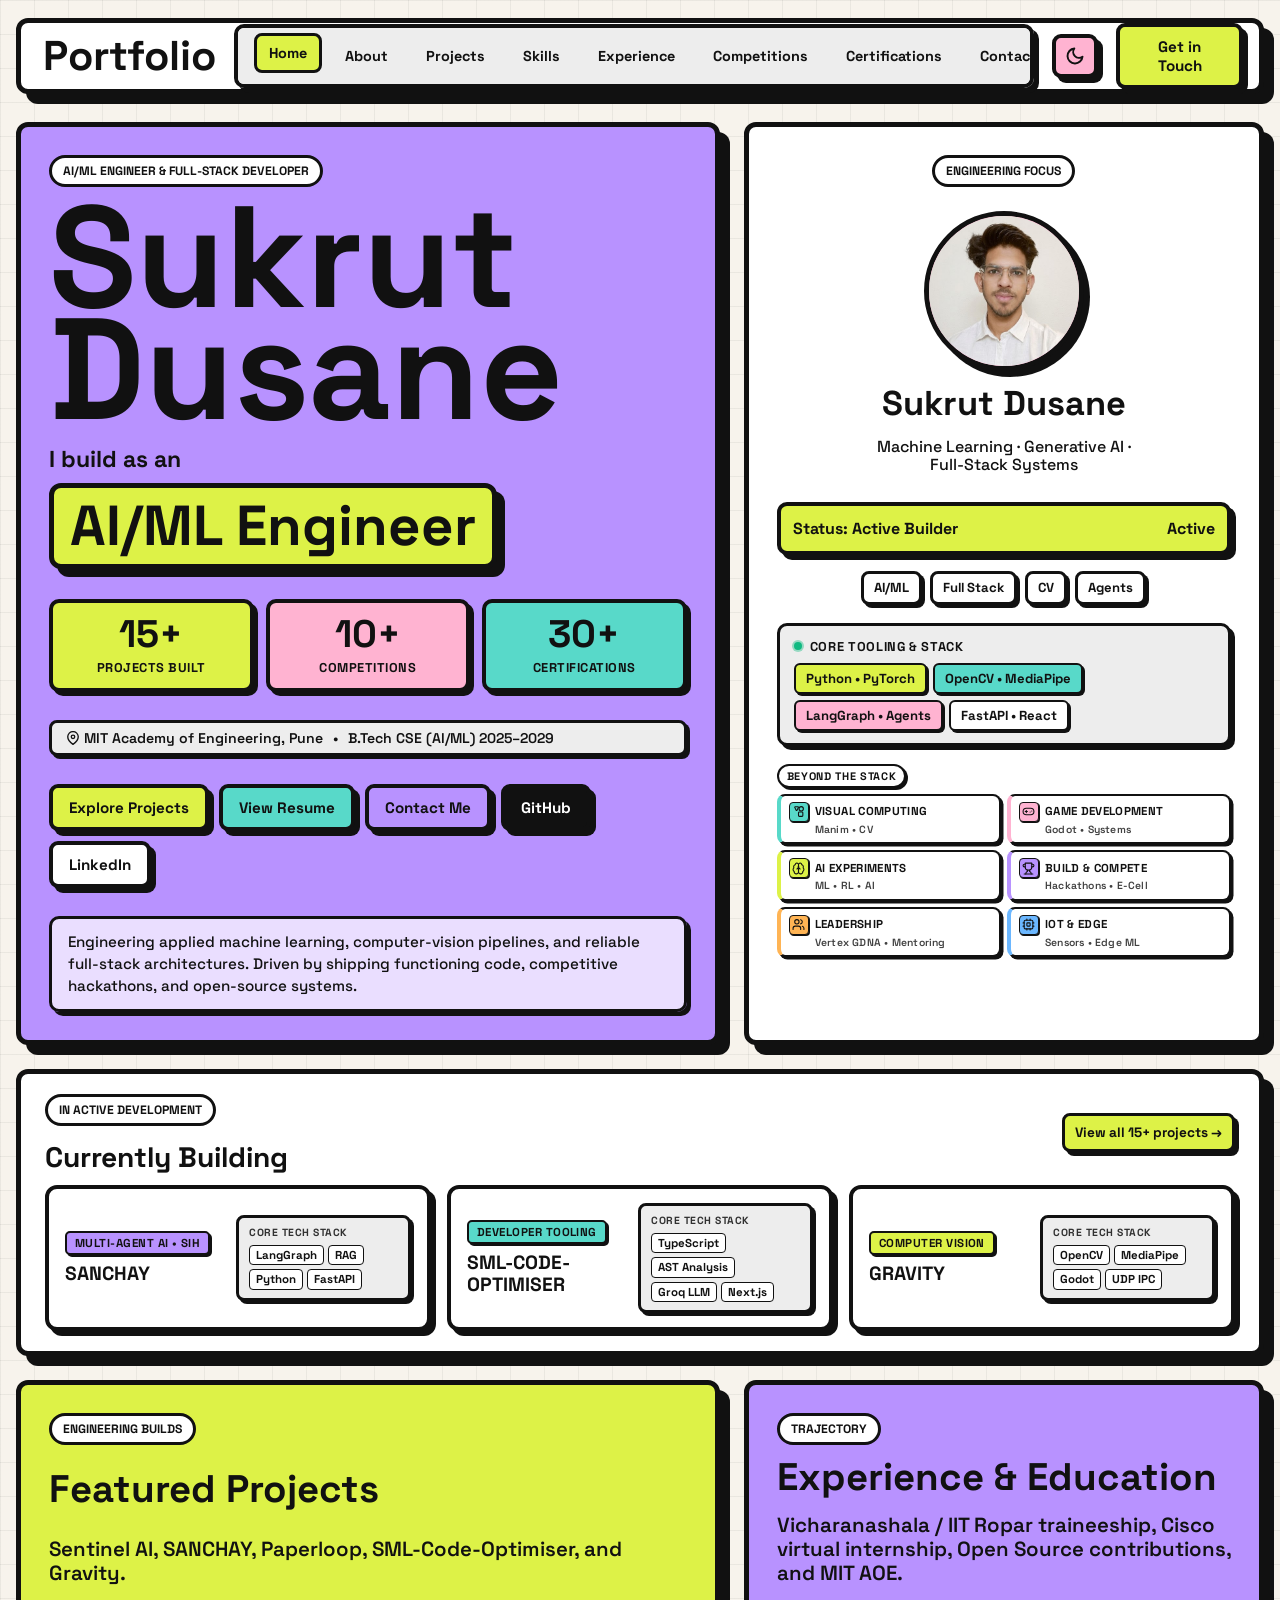
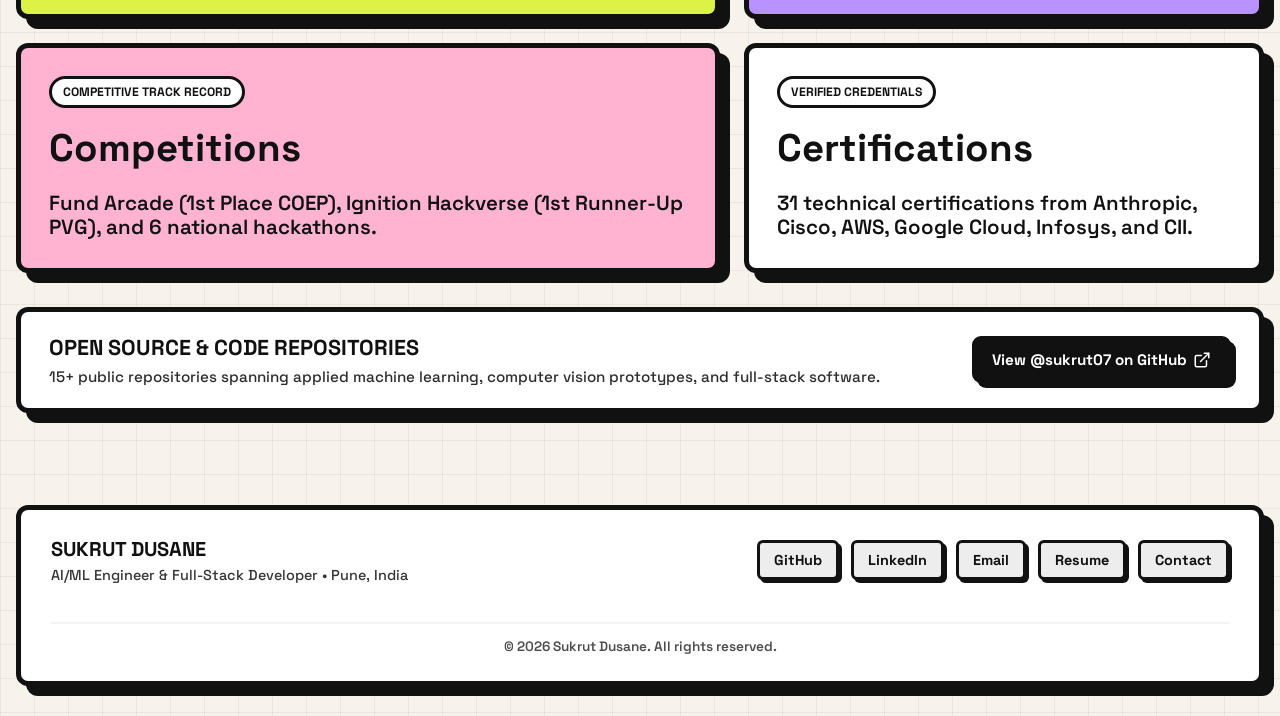
==== index.html @ 4e92581a "feat(nav): add Skills navigation tab between Projects and Experience across all pages" ====
<!DOCTYPE html>
<html lang="en">

<head>
  <meta charset="UTF-8" />
  <meta name="viewport" content="width=device-width, initial-scale=1.0" />
  <meta name="description" content="Sukrut Dusane — AI/ML Engineer & Full-Stack Developer building practical AI systems, intelligent web applications, and computer-vision projects. CSE (AI/ML) at MIT AOE, Pune." />
  <meta name="author" content="Sukrut Dusane" />
  <link rel="canonical" href="https://portfoliosukrut.vercel.app/" />

  <!-- Open Graph / Facebook -->
  <meta property="og:type" content="website" />
  <meta property="og:url" content="https://portfoliosukrut.vercel.app/" />
  <meta property="og:title" content="Sukrut Dusane | AI/ML Engineer & Full-Stack Developer" />
  <meta property="og:description" content="I build practical AI systems, intelligent web applications, and computer-vision projects." />
  <meta property="og:image" content="assets/profile.png" />

  <!-- Twitter -->
  <meta name="twitter:card" content="summary_large_image" />
  <meta name="twitter:url" content="https://portfoliosukrut.vercel.app/" />
  <meta name="twitter:title" content="Sukrut Dusane | AI/ML Engineer & Full-Stack Developer" />
  <meta name="twitter:description" content="I build practical AI systems, intelligent web applications, and computer-vision projects." />
  <meta name="twitter:image" content="assets/profile.png" />

  <title>Sukrut Dusane | AI/ML Engineer & Full-Stack Developer</title>

  <!-- Structured Data (JSON-LD) -->
  <script type="application/ld+json">
  {
    "@context": "https://schema.org",
    "@type": "Person",
    "name": "Sukrut Dusane",
    "url": "https://portfoliosukrut.vercel.app/",
    "jobTitle": "AI/ML Engineer & Full-Stack Developer",
    "alumniOf": {
      "@type": "CollegeOrUniversity",
      "name": "MIT Academy of Engineering, Pune"
    },
    "sameAs": [
      "https://github.com/sukrut07",
      "https://www.linkedin.com/in/sukrut-dusane-b44813386/"
    ]
  }
  </script>

  <link rel="preconnect" href="https://fonts.googleapis.com" />
  <link rel="preconnect" href="https://fonts.gstatic.com" crossorigin />
  <link href="https://fonts.googleapis.com/css2?family=Space+Grotesk:wght@400;500;600;700&display=swap" rel="stylesheet" />
  <link rel="icon" type="image/svg+xml" href="favicon.svg?v=3" />
  <link rel="icon" type="image/png" href="favicon.png?v=3" />
  <link rel="stylesheet" href="style.css" />
</head>

<body data-page="home">
  <header class="navbar" aria-label="Primary navigation">
    <a class="brand" href="index.html" aria-label="Portfolio home">Portfolio</a>
    <nav class="menu-bar" aria-label="Portfolio pages">
      <a href="index.html" data-nav="home">Home</a>
      <a href="about.html" data-nav="about">About</a>
      <a href="projects.html" data-nav="projects">Projects</a>
      <a href="skills.html" data-nav="skills">Skills</a>
      <a href="qualifications.html" data-nav="experience">Experience</a>
      <a href="participations.html" data-nav="achievements">Competitions</a>
      <a href="certifications.html" data-nav="certifications">Certifications</a>
      <a href="contact.html" data-nav="contact">Contact</a>
    </nav>
    <button class="touch-button" type="button" data-open-modal>Get in Touch</button>
  </header>

  <main class="page-shell home-grid profile-first-grid" aria-label="Portfolio home dashboard">
    <!-- Hero Main Section -->
    <section class="card hero-card profile-hero-card reveal" aria-labelledby="hero-title">
      <div>
        <div class="eyebrow">AI/ML Engineer & Full-Stack Developer</div>
        <h1 id="hero-title">Sukrut Dusane</h1>
        <p class="hero-role">
          <span class="role-prefix" id="role-prefix">I build as an</span>
          <span class="role-placard" id="role-placard">AI/ML Engineer</span>
        </p>
      </div>

      <div class="hero-stats-grid">
        <div class="hero-stat-box" style="background: var(--lime);">
          <div class="hero-stat-number" data-target="15">15+</div>
          <div class="hero-stat-label">Projects Built</div>
        </div>
        <div class="hero-stat-box" style="background: var(--pink);">
          <div class="hero-stat-number" data-target="10">10+</div>
          <div class="hero-stat-label">Competitions</div>
        </div>
        <div class="hero-stat-box" style="background: var(--cyan);">
          <div class="hero-stat-number" data-target="30">30+</div>
          <div class="hero-stat-label">Certifications</div>
        </div>
      </div>

      <div class="hero-meta-bar">
        <span>
          <svg width="14" height="14" viewBox="0 0 24 24" fill="none" stroke="currentColor" stroke-width="2.3" stroke-linecap="round" stroke-linejoin="round" aria-hidden="true" style="display:inline-block; vertical-align:-2px; margin-right:4px;"><path d="M21 10c0 7-9 13-9 13s-9-6-9-13a9 9 0 0 1 18 0z"></path><circle cx="12" cy="10" r="3"></circle></svg>MIT Academy of Engineering, Pune
        </span>
        <span>•</span>
        <span>B.Tech CSE (AI/ML) 2025–2029</span>
      </div>

      <div class="hero-actions-group">
        <a href="projects.html" class="cta-button btn-lime">Explore Projects</a>
        <a href="assets/resume.png" target="_blank" rel="noreferrer" class="ghost-button btn-cyan">View Resume</a>
        <button type="button" class="ghost-button btn-purple" data-open-modal>Contact Me</button>
        <a href="https://github.com/sukrut07" target="_blank" rel="noreferrer" class="ghost-button btn-dark" aria-label="GitHub Profile">GitHub</a>
        <a href="https://www.linkedin.com/in/sukrut-dusane-b44813386/" target="_blank" rel="noreferrer" class="ghost-button btn-white" aria-label="LinkedIn Profile">LinkedIn</a>
      </div>

      <p class="hero-copy">
        Engineering applied machine learning, computer-vision pipelines, and reliable full-stack architectures. Driven by shipping functioning code, competitive hackathons, and open-source systems.
      </p>
    </section>

    <!-- Profile Identity Card -->
    <aside class="card profile-card reveal" aria-labelledby="profile-title">
      <span class="panel-label">Engineering Focus</span>
      <span class="profile-frame">
        <img src="assets/profile.png" alt="Sukrut Dusane" width="160" height="160" fetchpriority="high" />
        <span class="profile-fallback" aria-hidden="true">SD</span>
      </span>
      <h2 id="profile-title" class="profile-name">Sukrut Dusane</h2>
      <p class="profile-tag" id="profile-tagline">Machine Learning · Generative AI · Full-Stack Systems</p>
      <div class="profile-meter" aria-label="Current status">
        <span id="profile-status">Status: Active Builder</span>
        <strong id="profile-score" class="focus-badge">Active</strong>
      </div>
      <div class="hero-strip" aria-label="Core domains">
        <span>AI/ML</span>
        <span>Full Stack</span>
        <span>CV</span>
        <span>Agents</span>
      </div>

      <div class="hero-tech-card" aria-label="Core Engineering Stack">
        <div class="hero-tech-card-header">
          <span class="hero-tech-pulse" aria-hidden="true"></span>
          <span>Core Tooling &amp; Stack</span>
        </div>
        <div class="hero-tech-chips">
          <span class="hero-tech-chip chip-lime">Python • PyTorch</span>
          <span class="hero-tech-chip chip-cyan">OpenCV • MediaPipe</span>
          <span class="hero-tech-chip chip-pink">LangGraph • Agents</span>
          <span class="hero-tech-chip chip-white">FastAPI • React</span>
        </div>
      </div>

      <!-- Beyond the Stack Section (Constrained inside available space) -->
      <section class="beyond-stack-section" aria-label="Beyond the Stack">
        <div class="beyond-stack-header">
          <span class="beyond-mini-badge">Beyond the Stack</span>
        </div>
        <div class="beyond-stack-grid">
          <!-- Card 01: Visual Computing -->
          <article class="beyond-card beyond-accent-cyan">
            <div class="beyond-card-header">
              <span class="beyond-icon-badge">
                <svg viewBox="0 0 24 24" width="13" height="13" fill="none" stroke="currentColor" stroke-width="2" stroke-linecap="round" stroke-linejoin="round" aria-hidden="true"><path d="M8.3 10a.7.7 0 0 1-.626-.379L5.055 4.38a.7.7 0 0 1 .625-1.02h5.64a.7.7 0 0 1 .625 1.02L9.325 9.62A.7.7 0 0 1 8.3 10Z"/><circle cx="17" cy="7" r="4"/><rect width="8" height="8" x="12" y="13" rx="1.5"/></svg>
              </span>
              <strong class="beyond-card-title">Visual Computing</strong>
            </div>
            <span class="beyond-card-sub">Manim • CV</span>
          </article>

          <!-- Card 02: Game Development -->
          <article class="beyond-card beyond-accent-pink">
            <div class="beyond-card-header">
              <span class="beyond-icon-badge">
                <svg viewBox="0 0 24 24" width="13" height="13" fill="none" stroke="currentColor" stroke-width="2" stroke-linecap="round" stroke-linejoin="round" aria-hidden="true"><line x1="6" y1="12" x2="10" y2="12"/><line x1="8" y1="10" x2="8" y2="14"/><line x1="15" y1="13" x2="15.01" y2="13"/><line x1="18" y1="11" x2="18.01" y2="11"/><rect width="20" height="12" x="2" y="6" rx="6"/></svg>
              </span>
              <strong class="beyond-card-title">Game Development</strong>
            </div>
            <span class="beyond-card-sub">Godot • Systems</span>
          </article>

          <!-- Card 03: AI Experiments -->
          <article class="beyond-card beyond-accent-lime">
            <div class="beyond-card-header">
              <span class="beyond-icon-badge">
                <svg viewBox="0 0 24 24" width="13" height="13" fill="none" stroke="currentColor" stroke-width="2" stroke-linecap="round" stroke-linejoin="round" aria-hidden="true"><path d="M12 5a3 3 0 1 0-5.997.125 4 4 0 0 0-2.526 5.77 4 4 0 0 0 .556 6.588A4 4 0 1 0 12 18Z"/><path d="M12 5a3 3 0 1 1 5.997.125 4 4 0 0 1 2.526 5.77 4 4 0 0 1-.556 6.588A4 4 0 1 1 12 18Z"/><path d="M15 13a4.5 4.5 0 0 1-3-4 4.5 4.5 0 0 1-3 4"/><path d="M12 8v4"/><path d="M12 16v2"/></svg>
              </span>
              <strong class="beyond-card-title">AI Experiments</strong>
            </div>
            <span class="beyond-card-sub">ML • RL • AI</span>
          </article>

          <!-- Card 04: Build & Compete -->
          <article class="beyond-card beyond-accent-purple">
            <div class="beyond-card-header">
              <span class="beyond-icon-badge">
                <svg viewBox="0 0 24 24" width="13" height="13" fill="none" stroke="currentColor" stroke-width="2" stroke-linecap="round" stroke-linejoin="round" aria-hidden="true"><path d="M6 9H4.5a2.5 2.5 0 0 1 0-5H6"/><path d="M18 9h1.5a2.5 2.5 0 0 0 0-5H18"/><path d="M4 22h16"/><path d="M10 14.66V17c0 .55-.47.98-.97 1.21C7.85 18.75 7 20.24 7 22"/><path d="M14 14.66V17c0 .55.47.98.97 1.21C16.15 18.75 17 20.24 17 22"/><path d="M18 2H6v7a6 6 0 0 0 12 0V2Z"/></svg>
              </span>
              <strong class="beyond-card-title">Build &amp; Compete</strong>
            </div>
            <span class="beyond-card-sub">Hackathons • E-Cell</span>
          </article>

          <!-- Card 05: Leadership -->
          <article class="beyond-card beyond-accent-orange" style="border-left: 4px solid var(--neon-orange);">
            <div class="beyond-card-header">
              <span class="beyond-icon-badge" style="background: var(--neon-orange);">
                <svg viewBox="0 0 24 24" width="13" height="13" fill="none" stroke="currentColor" stroke-width="2" stroke-linecap="round" stroke-linejoin="round" aria-hidden="true"><path d="M16 21v-2a4 4 0 0 0-4-4H6a4 4 0 0 0-4 4v2"/><circle cx="9" cy="7" r="4"/><path d="M22 21v-2a4 4 0 0 0-3-3.87"/><path d="M16 3.13a4 4 0 0 1 0 7.75"/></svg>
              </span>
              <strong class="beyond-card-title">LEADERSHIP</strong>
            </div>
            <span class="beyond-card-sub">Vertex GDNA • Mentoring</span>
          </article>

          <!-- Card 06: IoT & Edge -->
          <article class="beyond-card beyond-accent-blue" style="border-left: 4px solid var(--electric-blue);">
            <div class="beyond-card-header">
              <span class="beyond-icon-badge" style="background: var(--electric-blue);">
                <svg viewBox="0 0 24 24" width="13" height="13" fill="none" stroke="currentColor" stroke-width="2" stroke-linecap="round" stroke-linejoin="round" aria-hidden="true"><rect width="16" height="16" x="4" y="4" rx="2"/><rect width="6" height="6" x="9" y="9" rx="1"/><path d="M15 2v2"/><path d="M15 20v2"/><path d="M2 15h2"/><path d="M2 9h2"/><path d="M20 15h2"/><path d="M20 9h2"/><path d="M9 2v2"/><path d="M9 20v2"/></svg>
              </span>
              <strong class="beyond-card-title">IOT &amp; EDGE</strong>
            </div>
            <span class="beyond-card-sub">Sensors • Edge ML</span>
          </article>
        </div>
      </section>
    </aside>

    <!-- Currently Building Section -->
    <section class="currently-building-section card accent-white reveal" aria-labelledby="building-title">
      <div class="card-header">
        <div>
          <span class="panel-label">In Active Development</span>
          <h2 id="building-title">Currently Building</h2>
        </div>
        <a class="mini-link" href="projects.html">View all 15+ projects →</a>
      </div>

      <div class="building-grid">
        <article class="building-card">
          <div class="building-card-main">
            <span class="building-card-tag" style="background: var(--purple);">Multi-Agent AI • SIH</span>
            <h3 class="building-card-title">SANCHAY</h3>
          </div>
          <div class="building-tech-box">
            <span class="building-tech-title">CORE TECH STACK</span>
            <div class="building-tech-tags">
              <span>LangGraph</span>
              <span>RAG</span>
              <span>Python</span>
              <span>FastAPI</span>
            </div>
          </div>
        </article>

        <article class="building-card">
          <div class="building-card-main">
            <span class="building-card-tag" style="background: var(--cyan);">Developer Tooling</span>
            <h3 class="building-card-title">SML-Code-Optimiser</h3>
          </div>
          <div class="building-tech-box">
            <span class="building-tech-title">CORE TECH STACK</span>
            <div class="building-tech-tags">
              <span>TypeScript</span>
              <span>AST Analysis</span>
              <span>Groq LLM</span>
              <span>Next.js</span>
            </div>
          </div>
        </article>

        <article class="building-card">
          <div class="building-card-main">
            <span class="building-card-tag" style="background: var(--lime);">Computer Vision</span>
            <h3 class="building-card-title">Gravity</h3>
          </div>
          <div class="building-tech-box">
            <span class="building-tech-title">CORE TECH STACK</span>
            <div class="building-tech-tags">
              <span>OpenCV</span>
              <span>MediaPipe</span>
              <span>Godot</span>
              <span>UDP IPC</span>
            </div>
          </div>
        </article>
      </div>
    </section>

    <!-- Navigation Hub Cards -->
    <a class="card route-card accent-lime reveal" href="projects.html">
      <span class="panel-label">Engineering Builds</span>
      <h2>Featured Projects</h2>
      <p>Sentinel AI, SANCHAY, Paperloop, SML-Code-Optimiser, and Gravity.</p>
    </a>

    <a class="card route-card accent-purple reveal" href="qualifications.html">
      <span class="panel-label">Trajectory</span>
      <h2>Experience & Education</h2>
      <p>Vicharanashala / IIT Ropar traineeship, Cisco virtual internship, Open Source contributions, and MIT AOE.</p>
    </a>

    <a class="card route-card accent-pink reveal" href="participations.html">
      <span class="panel-label">Competitive Track Record</span>
      <h2>Competitions</h2>
      <p>Fund Arcade (1st Place COEP), Ignition Hackverse (1st Runner-Up PVG), and 6 national hackathons.</p>
    </a>

    <a class="card route-card accent-white reveal" href="certifications.html">
      <span class="panel-label">Verified Credentials</span>
      <h2>Certifications</h2>
      <p>31 technical certifications from Anthropic, Cisco, AWS, Google Cloud, Infosys, and CII.</p>
    </a>

    <!-- GitHub Proof Section -->
    <section class="github-proof-strip reveal" aria-label="Open Source Proof">
      <div class="github-proof-info">
        <h3>Open Source & Code Repositories</h3>
        <p>15+ public repositories spanning applied machine learning, computer vision prototypes, and full-stack software.</p>
      </div>
      <a href="https://github.com/sukrut07" target="_blank" rel="noreferrer" class="cta-button btn-dark">
        <span>View @sukrut07 on GitHub</span>
        <svg width="18" height="18" viewBox="0 0 24 24" fill="none" stroke="currentColor" stroke-width="2" stroke-linecap="round" stroke-linejoin="round" style="margin-left: 6px;"><path d="M18 13v6a2 2 0 0 1-2 2H5a2 2 0 0 1-2-2V8a2 2 0 0 1 2-2h6"></path><polyline points="15 3 21 3 21 9"></polyline><line x1="10" y1="14" x2="21" y2="3"></line></svg>
      </a>
    </section>
  </main>

  <!-- Consistent Site Footer -->
  <footer class="site-footer" role="contentinfo">
    <div class="footer-bio">
      <h3>Sukrut Dusane</h3>
      <p>AI/ML Engineer & Full-Stack Developer • Pune, India</p>
    </div>
    <div class="footer-links">
      <a href="https://github.com/sukrut07" target="_blank" rel="noreferrer" class="footer-link">GitHub</a>
      <a href="https://www.linkedin.com/in/sukrut-dusane-b44813386/" target="_blank" rel="noreferrer" class="footer-link">LinkedIn</a>
      <a href="mailto:sukrutdusane@gmail.com" class="footer-link">Email</a>
      <a href="assets/resume.png" target="_blank" rel="noreferrer" class="footer-link">Resume</a>
      <button type="button" class="footer-link" data-open-modal style="cursor: pointer;">Contact</button>
    </div>
    <div class="footer-copyright">
      <span>© 2026 Sukrut Dusane. All rights reserved.</span>
    </div>
  </footer>

  <!-- Contact Modal -->
  <div class="modal" id="contact-modal" role="dialog" aria-modal="true" aria-labelledby="modal-title" hidden>
    <div class="modal-backdrop" data-close-modal></div>
    <section class="modal-panel" tabindex="-1">
      <button class="modal-close" type="button" data-close-modal aria-label="Close contact modal">×</button>
      <span class="panel-label">Contact</span>
      <h2 id="modal-title">Let's build something intelligent.</h2>
      <p>Reach out for AI/ML engineering, full-stack systems, computer vision prototypes, or hackathon collaborations.</p>
      <div class="modal-actions-list">
        <a href="mailto:sukrutdusane@gmail.com" class="modal-action-row btn-lime">
          <span>Email Sukrut</span>
          <svg width="20" height="20" viewBox="0 0 24 24" fill="none" stroke="currentColor" stroke-width="2" stroke-linecap="round" stroke-linejoin="round">
            <path d="M4 4h16c1.1 0 2 .9 2 2v12c0 1.1-.9 2-2 2H4c-1.1 0-2-.9-2-2V6c0-1.1.9-2 2-2z"></path>
            <polyline points="22,6 12,13 2,6"></polyline>
          </svg>
        </a>
        <a href="https://www.linkedin.com/in/sukrut-dusane-b44813386/" target="_blank" rel="noreferrer" class="modal-action-row btn-purple">
          <span>LinkedIn</span>
          <svg width="20" height="20" viewBox="0 0 24 24" fill="none" stroke="currentColor" stroke-width="2" stroke-linecap="round" stroke-linejoin="round">
            <path d="M16 8a6 6 0 0 1 6 6v7h-4v-7a2 2 0 0 0-2-2 2 2 0 0 0-2 2v7h-4v-7a6 6 0 0 1 6-6z"></path>
            <rect x="2" y="9" width="4" height="12"></rect>
            <circle cx="4" cy="4" r="2"></circle>
          </svg>
        </a>
        <a href="https://github.com/sukrut07" target="_blank" rel="noreferrer" class="modal-action-row btn-dark">
          <span>GitHub</span>
          <svg width="20" height="20" viewBox="0 0 24 24" fill="none" stroke="currentColor" stroke-width="2" stroke-linecap="round" stroke-linejoin="round">
            <path d="M9 19c-5 1.5-5-2.5-7-3m14 6v-3.87a3.37 3.37 0 0 0-.94-2.61c3.14-.35 6.44-1.54 6.44-7A5.44 5.44 0 0 0 20 4.77 5.07 5.07 0 0 0 19.91 1S18.73.65 16 2.48a13.38 13.38 0 0 0-7 0C6.27.65 5.09 1 5.09 1A5.07 5.07 0 0 0 5 4.77a5.44 5.44 0 0 0-1.5 3.78c0 5.42 3.3 6.61 6.44 7A3.37 3.37 0 0 0 9 18.13V22"></path>
          </svg>
        </a>
        <a href="tel:9175117543" class="modal-action-row btn-white">
          <span>+91 91751 17543</span>
          <svg width="20" height="20" viewBox="0 0 24 24" fill="none" stroke="currentColor" stroke-width="2" stroke-linecap="round" stroke-linejoin="round">
            <path d="M22 16.92v3a2 2 0 0 1-2.18 2 19.79 19.79 0 0 1-8.63-3.07 19.5 19.5 0 0 1-6-6 19.79 19.79 0 0 1-3.07-8.67A2 2 0 0 1 4.11 2h3a2 2 0 0 1 2 1.72 12.84 12.84 0 0 0 .7 2.81 2 2 0 0 1-.45 2.11L8.09 9.91a16 16 0 0 0 6 6l1.27-1.27a2 2 0 0 1 2.11-.45 12.84 12.84 0 0 0 2.81.7A2 2 0 0 1 22 16.92z"></path>
          </svg>
        </a>
      </div>
    </section>
  </div>

  <script src="projects-data.js"></script>
  <script src="script.js"></script>
</body>

</html>
---- style.css ----
:root {
  --bg: #f7f3ec;
  --black: #111111;
  --white: #ffffff;
  --purple: #b892ff;
  --lime: #ddf247;
  --pink: #ffb3d1;
  --cyan: #58d9c9;
  --electric-blue: #6bb7ff;
  --neon-orange: #ffb454;
  --neon-mint: #bfffd8;
  --gray: #ededed;
  --grid-line: rgba(17, 17, 17, 0.055);
  --border: 5px solid var(--black);
  --radius: 12px;
  --shadow: 10px 10px 0 var(--black);
  --shadow-hover: 15px 15px 0 var(--black);
  --max-width: 1380px;
}

* {
  box-sizing: border-box;
}

html {
  scroll-behavior: smooth;
}

@media (prefers-reduced-motion: reduce) {
  *,
  *::before,
  *::after {
    animation-duration: 0.01ms !important;
    animation-iteration-count: 1 !important;
    transition-duration: 0.01ms !important;
    scroll-behavior: auto !important;
  }
}

body {
  margin: 0;
  min-height: 100vh;
  color: var(--black);
  background:
    linear-gradient(90deg, var(--grid-line) 1px, transparent 1px),
    linear-gradient(var(--grid-line) 1px, transparent 1px),
    var(--bg);
  background-size: 34px 34px;
  font-family: "Space Grotesk", Arial, sans-serif;
  font-weight: 500;
}

body.dark {
  --bg: #111111;
  --black: #f7f3ec;
  --white: #1e1e1e;
  --gray: #2c2c2c;
  --grid-line: rgba(247, 243, 236, 0.08);
  --purple: #c4a1ff;
  --lime: #d8ff3e;
  --pink: #ff8fb7;
  --cyan: #54ebd7;
  --electric-blue: #70baff;
  --neon-orange: #ffb86c;
  --neon-mint: #86efac;
  color: var(--black);
}

body.dark .hero-stat-box,
body.dark .achievement-tag,
body.dark .achievement-tag-small,
body.dark .btn-primary,
body.dark .filter-pill.active,
body.dark .building-card-tag,
body.dark .node-step,
body.dark .achievement-ribbon.gold,
body.dark .achievement-ribbon.silver,
body.dark .achievement-ribbon.bronze {
  color: #111111 !important;
}

body.modal-open {
  overflow: hidden;
}

a {
  color: inherit;
  text-decoration: none;
}

button,
a {
  font-family: inherit;
}

button {
  color: inherit;
}

.navbar {
  position: sticky;
  top: 18px;
  z-index: 20;
  width: min(calc(100% - 32px), var(--max-width));
  height: 76px;
  margin: 18px auto 28px;
  display: flex;
  align-items: center;
  justify-content: space-between;
  gap: 18px;
  padding: 12px 16px 12px 22px;
  background: var(--white);
  border: var(--border);
  border-radius: var(--radius);
  box-shadow: var(--shadow);
}

.brand {
  flex: 0 0 auto;
  font-size: clamp(1.65rem, 4vw, 2.6rem);
  font-weight: 700;
  letter-spacing: 0;
  line-height: 1;
}

.nav-actions {
  display: flex;
  align-items: center;
  gap: 12px;
}

.menu-bar {
  flex: 1 1 auto;
  display: flex;
  align-items: center;
  gap: 8px;
  padding: 8px;
  overflow-x: auto;
  border: 4px solid var(--black);
  border-radius: 10px;
  background: var(--gray);
  box-shadow: 5px 5px 0 var(--black);
}

.menu-bar::before,
.menu-bar::after {
  content: "";
  margin: auto;
}

.menu-bar a {
  display: inline-flex;
  min-height: 38px;
  align-items: center;
  justify-content: center;
  padding: 8px 12px;
  border: 3px solid transparent;
  border-radius: 8px;
  font-size: 0.9rem;
  font-weight: 700;
  white-space: nowrap;
  transition: transform 180ms ease, background 180ms ease, border-color 180ms ease;
}

.menu-bar a:hover,
.menu-bar a:focus-visible,
.menu-bar a.active {
  transform: translateY(-3px);
  border-color: var(--black);
  background: var(--lime);
  outline: none;
}

.nav-link,
.touch-button,
.cta-button,
.ghost-button {
  display: inline-flex;
  min-height: 44px;
  align-items: center;
  justify-content: center;
  padding: 10px 16px;
  border: 4px solid var(--black);
  border-radius: 9px;
  background: var(--lime);
  color: var(--black);
  box-shadow: 5px 5px 0 var(--black);
  font-size: 0.95rem;
  font-weight: 700;
  cursor: pointer;
  transition: transform 180ms ease, box-shadow 180ms ease, background 180ms ease;
}

.nav-link {
  background: var(--gray);
}

.touch-button:hover,
.nav-link:hover,
.cta-button:hover,
.ghost-button:hover,
.theme-toggle:hover {
  transform: translate(-2px, -2px);
  box-shadow: 8px 8px 0 var(--black);
}

.theme-toggle {
  display: inline-flex;
  align-items: center;
  justify-content: center;
  width: 48px;
  min-height: 44px;
  border: 4px solid var(--black);
  border-radius: 9px;
  background: var(--pink);
  box-shadow: 5px 5px 0 var(--black);
  color: var(--black);
  font-size: 1.05rem;
  font-weight: 700;
  cursor: pointer;
  transition: transform 180ms ease, box-shadow 180ms ease, background 180ms ease;
}

.theme-toggle svg {
  width: 20px;
  height: 20px;
  stroke: currentColor;
  display: block;
}

.dashboard {
  width: min(calc(100% - 32px), var(--max-width));
  margin: 0 auto;
  padding: 0 0 52px;
  display: grid;
  grid-template-columns: repeat(3, minmax(0, 1fr));
  grid-auto-rows: minmax(230px, auto);
  gap: 24px;
}

.page-shell {
  width: min(calc(100% - 32px), var(--max-width));
  margin: 0 auto;
  padding: 0 0 52px;
}

.home-grid {
  display: grid;
  grid-template-columns: 1.15fr 0.85fr;
  gap: 24px;
}

.profile-first-grid {
  grid-template-columns: 1.15fr 0.85fr;
}

.home-grid .hero-card {
  grid-column: 1;
  grid-row: 1;
  min-height: auto;
  justify-content: flex-start;
}

.profile-first-grid .profile-hero-card {
  grid-column: 1;
  grid-row: 1;
  min-height: auto;
  justify-content: flex-start;
  gap: 14px;
}

.profile-first-grid .profile-hero-card,
.profile-first-grid .profile-card {
  opacity: 1;
  transform: none;
}

.profile-first-grid .profile-card {
  grid-column: 2;
  grid-row: 1;
  min-height: auto;
}

.dynamic-profile {
  grid-column: 2;
  grid-row: 1;
}

.route-card {
  justify-content: space-between;
}

.route-card p,
.page-hero p,
.text-card p,
.contact-card p {
  margin-top: 18px;
  font-size: clamp(1.05rem, 1.6vw, 1.35rem);
  font-weight: 600;
  line-height: 1.18;
}

.card.accent-lime {
  background: var(--lime);
}

.card.accent-pink {
  background: var(--pink);
}

.card.accent-purple {
  background: var(--purple);
}

.card.accent-white {
  background: var(--white);
}

.inner-grid,
.contact-grid {
  display: grid;
  grid-template-columns: repeat(2, minmax(0, 1fr));
  gap: 24px;
}

.page-hero {
  min-height: 300px;
  background: var(--purple);
  justify-content: space-between;
}

.page-hero h1 {
  max-width: 1120px;
  font-size: clamp(3rem, 7vw, 6.6rem);
  line-height: 0.92;
}

.page-hero p {
  max-width: 760px;
}

.inner-grid .page-hero,
.project-page-hero,
.contact-card {
  grid-column: span 2;
}

.text-card {
  min-height: 300px;
  justify-content: space-between;
}

.projects-page-card,
.skills-page-card,
.qualifications-card,
.certifications-card {
  min-height: 480px;
}

.skills-page-card {
  padding: clamp(20px, 2.8vw, 34px);
  overflow: visible;
}

.project-list-large {
  grid-template-columns: repeat(auto-fit, minmax(280px, 1fr));
  align-items: start;
  overflow: visible;
  gap: 22px;
  padding: 4px 0;
}

.contact-grid .socials-card,
.contact-grid .resume-card {
  min-height: 360px;
}

.contact-card h1 {
  max-width: 980px;
  font-size: clamp(3.2rem, 8vw, 7.5rem);
  line-height: 0.9;
}

.profile-meter {
  width: 100%;
  display: flex;
  align-items: center;
  justify-content: space-between;
  gap: 12px;
  margin-top: 20px;
  padding: 12px;
  border: 4px solid var(--black);
  border-radius: 10px;
  background: var(--lime);
  box-shadow: 5px 5px 0 var(--black);
  font-weight: 700;
}

.profile-meter.changing,
.role-placard.changing,
.profile-tag.changing {
  animation: placardFlip 360ms ease both;
}

.profile-meter span {
  text-align: left;
}

.card {
  position: relative;
  display: flex;
  flex-direction: column;
  min-width: 0;
  min-height: 230px;
  padding: clamp(18px, 2.4vw, 28px);
  overflow: hidden;
  background: var(--white);
  border: var(--border);
  border-radius: var(--radius);
  box-shadow: var(--shadow);
  transition:
    transform 220ms ease,
    box-shadow 220ms ease,
    border-color 220ms ease,
    background 220ms ease;
}

.card:hover,
.card:focus-visible {
  transform: translateY(-8px) rotate(-0.6deg);
  box-shadow: var(--shadow-hover);
  border-color: var(--purple);
  outline: none;
}

.hero-card {
  background: var(--purple);
  min-height: auto;
  justify-content: flex-start;
}

.projects-card {
  grid-row: span 2;
  background: var(--gray);
}

.skills-card {
  grid-column: span 2;
  background: var(--lime);
}

.certifications-card {
  background: var(--pink);
}

.cert-page-grid {
  display: grid;
  gap: 24px;
}

.certificates-grid {
  display: grid;
  grid-template-columns: repeat(3, minmax(0, 1fr));
  align-items: start;
  gap: 24px;
}

body[data-page="certifications"] .certificates-grid {
  grid-template-columns: repeat(4, minmax(0, 1fr));
  gap: 18px;
}

.cert-card {
  min-height: 0;
  padding: 0;
  overflow: visible;
  background: var(--pink);
  content-visibility: auto;
  contain-intrinsic-size: 520px;
}

.certificates-grid .cert-card:nth-child(6n + 1) {
  background: var(--purple);
}

.certificates-grid .cert-card:nth-child(6n + 2) {
  background: var(--lime);
}

.certificates-grid .cert-card:nth-child(6n + 3) {
  background: var(--pink);
}

.certificates-grid .cert-card:nth-child(6n + 4) {
  background: var(--cyan);
}

.certificates-grid .cert-card:nth-child(6n + 5) {
  background: var(--electric-blue);
}

.certificates-grid .cert-card:nth-child(6n) {
  background: var(--neon-orange);
}

.certificates-grid .cert-card:nth-child(9n) {
  background: var(--neon-mint);
}

.cert-card img {
  display: block;
  width: 100%;
  aspect-ratio: 1.56;
  object-fit: cover;
  border-bottom: 5px solid var(--black);
  border-radius: 7px 7px 0 0;
  background: var(--gray);
}

.cert-content {
  display: grid;
  gap: 14px;
  padding: 18px;
}

body[data-page="certifications"] .cert-content {
  gap: 10px;
  padding: 14px;
}

body[data-page="certifications"] .cert-content .panel-label {
  margin-bottom: 8px;
  padding: 6px 9px;
  font-size: 0.66rem;
}

.cert-toggle {
  width: 100%;
  display: flex;
  align-items: center;
  justify-content: space-between;
  gap: 12px;
  padding: 0;
  border: 0;
  background: transparent;
  color: inherit;
  font-family: inherit;
  cursor: pointer;
  text-align: left;
}

.cert-toggle h2 {
  min-height: 2.1em;
  font-size: clamp(1.45rem, 2.2vw, 2.25rem);
}

body[data-page="certifications"] .cert-toggle h2 {
  min-height: 2.35em;
  font-size: clamp(1.05rem, 1.35vw, 1.45rem);
  line-height: 1.04;
}

.cert-toggle .cert-icon {
  font-size: 1.8rem;
  font-weight: 700;
  line-height: 1;
}

body[data-page="certifications"] .cert-toggle .cert-icon {
  font-size: 1.35rem;
}

.cert-body {
  display: grid;
  grid-template-rows: 0fr;
  transition: grid-template-rows 220ms ease;
}

.cert-collapsible.open .cert-body {
  grid-template-rows: 1fr;
}

.cert-inner {
  overflow: hidden;
  display: flex;
  flex-direction: column;
  gap: 14px;
}

body[data-page="certifications"] .cert-inner {
  gap: 10px;
}

.cert-content dl {
  display: grid;
  gap: 10px;
  margin: 0;
}

body[data-page="certifications"] .cert-content dl {
  gap: 8px;
}

.cert-content dl div {
  display: grid;
  grid-template-columns: 96px minmax(0, 1fr);
  gap: 10px;
  align-items: start;
  padding: 10px;
  border: 3px solid var(--black);
  border-radius: 9px;
  background: var(--white);
}

body[data-page="certifications"] .cert-content dl div {
  grid-template-columns: 76px minmax(0, 1fr);
  gap: 8px;
  padding: 8px;
  border-width: 2px;
  border-radius: 7px;
}

.cert-content dt,
.cert-content dd {
  margin: 0;
  line-height: 1.12;
}

body[data-page="certifications"] .cert-content dt,
body[data-page="certifications"] .cert-content dd {
  font-size: 0.82rem;
  line-height: 1.08;
}

.cert-content dt {
  font-weight: 700;
}

.credential-button {
  min-height: 44px;
  justify-self: start;
  padding: 10px 14px;
  border: 4px solid var(--black);
  border-radius: 9px;
  background: var(--lime);
  box-shadow: 5px 5px 0 var(--black);
  font-family: inherit;
  font-size: 0.95rem;
  font-weight: 700;
}

body[data-page="certifications"] .credential-button {
  min-height: 38px;
  padding: 8px 11px;
  border-width: 3px;
  border-radius: 7px;
  box-shadow: 4px 4px 0 var(--black);
  font-size: 0.82rem;
}

.credential-button:disabled {
  cursor: not-allowed;
  opacity: 0.86;
}

.qualifications-card {
  grid-column: span 2;
}

.contact-card {
  appearance: none;
  align-items: flex-start;
  text-align: left;
  background: var(--black);
  color: var(--white);
  cursor: pointer;
}

.socials-card {
  background: var(--purple);
}

.panel-label,
.eyebrow {
  display: inline-flex;
  width: max-content;
  margin-bottom: 14px;
  padding: 7px 11px;
  border: 3px solid var(--black);
  border-radius: 999px;
  background: var(--white);
  color: var(--black);
  font-size: 0.76rem;
  font-weight: 700;
  line-height: 1;
  text-transform: uppercase;
}

h1,
h2,
h3,
p {
  margin: 0;
}

h1 {
  font-size: clamp(4rem, 12vw, 9rem);
  font-weight: 700;
  line-height: 0.78;
}

h2 {
  font-size: clamp(1.75rem, 3vw, 3rem);
  font-weight: 700;
  line-height: 0.94;
}

h3 {
  margin-bottom: 10px;
  font-size: 0.95rem;
  font-weight: 700;
  text-transform: uppercase;
}

.hero-role {
  max-width: 720px;
  margin-top: 22px;
  font-size: clamp(1.8rem, 4.4vw, 4.2rem);
  font-weight: 700;
  line-height: 0.92;
}

.role-prefix {
  display: block;
  margin-bottom: 12px;
  font-size: clamp(1.05rem, 1.8vw, 1.45rem);
  line-height: 1;
  transition: opacity 200ms ease;
}

.role-prefix.changing {
  opacity: 0;
}

.role-placard {
  display: inline-flex;
  padding: 12px 16px;
  border: 5px solid var(--black);
  border-radius: 12px;
  background: var(--lime);
  box-shadow: 8px 8px 0 var(--black);
}

.hero-copy {
  margin-top: 14px;
  font-size: clamp(0.95rem, 1.15vw, 1.08rem);
  font-weight: 500;
  line-height: 1.45;
  color: #111111;
  background: rgba(255, 255, 255, 0.7);
  border: 3px solid var(--black);
  border-radius: 10px;
  padding: 12px 16px;
  box-shadow: 4px 4px 0 var(--black);
}

.hero-tech-card {
  width: 100%;
  margin-top: 10px;
  background: var(--gray);
  border: 3px solid var(--black);
  border-radius: 10px;
  box-shadow: 4px 4px 0 var(--black);
  padding: 12px 14px;
  display: flex;
  flex-direction: column;
  gap: 8px;
  text-align: left;
}

.hero-tech-card-header {
  display: flex;
  align-items: center;
  gap: 8px;
  font-size: 0.8rem;
  font-weight: 700;
  text-transform: uppercase;
  letter-spacing: 0.05em;
  color: var(--black);
}

.hero-tech-pulse {
  width: 8px;
  height: 8px;
  background: #10b981;
  border-radius: 50%;
  box-shadow: 0 0 0 2px rgba(16, 185, 129, 0.4);
  animation: pulse-ring 2s infinite;
}

@keyframes pulse-ring {
  0% {
    transform: scale(0.95);
    box-shadow: 0 0 0 0 rgba(16, 185, 129, 0.7);
  }
  70% {
    transform: scale(1);
    box-shadow: 0 0 0 6px rgba(16, 185, 129, 0);
  }
  100% {
    transform: scale(0.95);
    box-shadow: 0 0 0 0 rgba(16, 185, 129, 0);
  }
}

.hero-tech-chips {
  display: flex;
  flex-wrap: wrap;
  gap: 6px;
}

.hero-tech-chip {
  display: inline-flex;
  align-items: center;
  padding: 5px 10px;
  font-size: 0.82rem;
  font-weight: 700;
  border: 2px solid var(--black);
  border-radius: 6px;
  box-shadow: 2px 2px 0 var(--black);
  background: var(--white);
  color: var(--black);
  transition: transform 0.15s ease;
}

.hero-tech-chip:hover {
  transform: translate(-1px, -1px);
}

.hero-tech-chip.chip-lime {
  background: var(--lime);
}

.hero-tech-chip.chip-cyan {
  background: var(--cyan);
}

.hero-tech-chip.chip-pink {
  background: var(--pink);
}

.hero-tech-chip.chip-white {
  background: var(--white);
}

/* ==========================================================================
   Beyond the Stack Section (Profile Card - Constrained White Space)
   ========================================================================== */

.beyond-stack-section {
  width: 100%;
  margin-top: 10px;
  display: flex;
  flex-direction: column;
  gap: 6px;
  text-align: left;
}

.beyond-stack-header {
  display: flex;
  align-items: center;
  justify-content: flex-start;
}

.beyond-mini-badge {
  display: inline-flex;
  align-items: center;
  padding: 3px 8px;
  border: 2px solid var(--black);
  border-radius: 999px;
  background: var(--white);
  font-size: 0.68rem;
  font-weight: 800;
  text-transform: uppercase;
  letter-spacing: 0.06em;
  color: var(--black);
  box-shadow: 2px 2px 0 var(--black);
}

.beyond-stack-grid {
  display: grid;
  grid-template-columns: repeat(2, minmax(0, 1fr));
  gap: 6px;
  width: 100%;
}

.beyond-card {
  position: relative;
  background: var(--white);
  border: 2px solid var(--black);
  border-radius: 8px;
  box-shadow: 2.5px 2.5px 0 var(--black);
  padding: 6px 8px;
  display: flex;
  flex-direction: column;
  justify-content: center;
  gap: 2px;
  overflow: hidden;
  transition: transform 160ms ease, box-shadow 160ms ease;
  text-align: left;
}

.beyond-card:hover {
  transform: translateY(-2px);
  box-shadow: 3.5px 3.5px 0 var(--black);
}

.beyond-card:hover .beyond-icon-badge {
  transform: scale(1.08);
}

.beyond-accent-cyan {
  border-left: 4px solid var(--cyan);
}

.beyond-accent-pink {
  border-left: 4px solid var(--pink);
}

.beyond-accent-lime {
  border-left: 4px solid var(--lime);
}

.beyond-accent-purple {
  border-left: 4px solid var(--purple);
}

.beyond-card-header {
  display: flex;
  align-items: center;
  gap: 6px;
}

.beyond-icon-badge {
  flex-shrink: 0;
  width: 20px;
  height: 20px;
  display: inline-flex;
  align-items: center;
  justify-content: center;
  border: 1.5px solid var(--black);
  border-radius: 4px;
  box-shadow: 1px 1px 0 var(--black);
  transition: transform 160ms ease;
  color: #111111;
}

.beyond-accent-cyan .beyond-icon-badge {
  background: var(--cyan);
}

.beyond-accent-pink .beyond-icon-badge {
  background: var(--pink);
}

.beyond-accent-lime .beyond-icon-badge {
  background: var(--lime);
}

.beyond-accent-purple .beyond-icon-badge {
  background: var(--purple);
}

body.dark .beyond-icon-badge {
  color: #111111 !important;
}

.beyond-card-title {
  font-size: 0.72rem;
  font-weight: 800;
  text-transform: uppercase;
  letter-spacing: 0.03em;
  margin: 0;
  line-height: 1.15;
  color: var(--black);
}

.beyond-card-sub {
  font-size: 0.65rem;
  line-height: 1.2;
  color: var(--black);
  opacity: 0.8;
  font-weight: 600;
  letter-spacing: 0.02em;
  padding-left: 26px;
}

/* Dark mode overrides */
body.dark .profile-card {
  background: var(--white);
  border-color: var(--black);
}

body.dark .profile-name,
body.dark .profile-tag {
  color: var(--black);
}

body.dark .beyond-mini-badge {
  background: var(--white);
  border-color: var(--black);
  color: var(--black);
  box-shadow: 2px 2px 0 var(--black);
}

body.dark .beyond-card {
  background: var(--white);
  border-color: var(--black);
  box-shadow: 2.5px 2.5px 0 var(--black);
}

body.dark .beyond-card:hover {
  box-shadow: 3.5px 3.5px 0 var(--black);
}

body.dark .beyond-card-title,
body.dark .beyond-card-sub {
  color: var(--black);
}

@media (max-width: 480px) {
  .beyond-stack-grid {
    grid-template-columns: 1fr;
  }
}

@media (prefers-reduced-motion: reduce) {
  .beyond-card,
  .beyond-card:hover,
  .beyond-card:hover .beyond-icon-badge {
    transform: none !important;
    transition: none !important;
  }
}

@media (max-width: 520px) {
  .beyond-stack-grid {
    grid-template-columns: 1fr;
  }
}

@media (prefers-reduced-motion: reduce) {
  .beyond-card,
  .beyond-card:hover,
  .beyond-card:hover .beyond-icon-badge {
    transform: none !important;
    transition: none !important;
  }
}


.hero-strip {
  display: flex;
  flex-wrap: wrap;
  gap: 8px;
  margin-top: 8px;
  justify-content: center;
}

.hero-strip span,
.tag-row span {
  display: inline-flex;
  align-items: center;
  justify-content: center;
  min-height: 34px;
  padding: 6px 10px;
  border: 3px solid var(--black);
  border-radius: 8px;
  background: var(--white);
  box-shadow: 3px 3px 0 var(--black);
  font-size: clamp(0.82rem, 0.95vw, 0.92rem);
  font-weight: 700;
  line-height: 1.05;
  text-align: center;
}

.profile-card {
  align-items: center;
  justify-content: flex-start;
  text-align: center;
  gap: 8px;
}

.profile-frame {
  position: relative;
  width: min(72%, 160px);
  aspect-ratio: 1;
  margin: 2px auto 8px;
  border: 5px solid var(--black);
  border-radius: 50%;
  background: var(--pink);
  box-shadow: 6px 6px 0 var(--black);
  overflow: hidden;
  animation: float 4.5s ease-in-out infinite;
}

.profile-frame img,
.profile-fallback {
  position: absolute;
  inset: 0;
  width: 100%;
  height: 100%;
}

.profile-frame img {
  object-fit: cover;
  z-index: 2;
}

.profile-frame img[src=""],
.profile-frame img:not([src]) {
  display: none;
}

.profile-fallback {
  display: grid;
  place-items: center;
  font-size: clamp(3rem, 8vw, 5rem);
  font-weight: 700;
}

.profile-name {
  display: block;
  font-size: clamp(1.55rem, 3vw, 2.15rem);
  font-weight: 700;
  line-height: 0.95;
}

.profile-tag {
  display: block;
  max-width: 260px;
  margin-top: 10px;
  line-height: 1.12;
}

.card-header {
  display: flex;
  align-items: flex-start;
  justify-content: space-between;
  gap: 12px;
  margin-bottom: 18px;
}

.mini-link {
  flex: 0 0 auto;
  padding: 8px 10px;
  border: 3px solid var(--black);
  border-radius: 8px;
  background: var(--lime);
  box-shadow: 4px 4px 0 var(--black);
  font-size: 0.85rem;
  font-weight: 700;
}

.project-list {
  display: grid;
  gap: 14px;
  overflow: auto;
  padding: 4px 6px 6px 0;
}

.project-item,
.accordion-item {
  border: 4px solid var(--black);
  border-radius: 10px;
  background: var(--white);
  box-shadow: 5px 5px 0 var(--black);
}

.project-toggle,
.accordion-item button {
  width: 100%;
  display: flex;
  align-items: center;
  justify-content: space-between;
  gap: 12px;
  padding: 14px;
  border: 0;
  background: transparent;
  text-align: left;
  font-size: 1rem;
  font-weight: 700;
  cursor: pointer;
}

.project-body,
.accordion-content {
  display: grid;
  grid-template-rows: 0fr;
  transition: grid-template-rows 220ms ease;
}

.project-body {
  display: block;
  max-height: 0;
  overflow: hidden;
  transition: max-height 240ms ease;
}

.project-item.open .project-body {
  max-height: 320px;
}

.project-inner,
.accordion-content > * {
  overflow: hidden;
}

.project-item.open .project-body,
.accordion-item.open .accordion-content {
  grid-template-rows: 1fr;
}

.project-inner {
  padding: 0 14px 14px;
}

.project-inner p,
.about-card p,
.modal-panel p {
  font-size: 1.05rem;
  line-height: 1.28;
}

.project-meta {
  display: flex;
  align-items: center;
  justify-content: space-between;
  gap: 10px;
  margin-top: 14px;
  font-weight: 700;
}

.project-list-large .project-item {
  min-height: 112px;
  background: var(--white);
}

.project-list-large .project-item.open {
  min-height: 250px;
}

.project-list-large .project-toggle {
  min-height: 78px;
  align-items: flex-start;
  font-size: clamp(1rem, 1.5vw, 1.22rem);
}

.project-meta a {
  padding: 7px 10px;
  border: 3px solid var(--black);
  border-radius: 8px;
  background: var(--purple);
  box-shadow: 3px 3px 0 var(--black);
}

.project-skeleton {
  display: grid;
  gap: 12px;
  padding: 16px;
  border: 4px solid var(--black);
  border-radius: 10px;
  background: var(--white);
}

.project-skeleton span {
  height: 18px;
  border: 3px solid var(--black);
  background: linear-gradient(90deg, var(--white), var(--pink), var(--white));
  background-size: 220% 100%;
  animation: shimmer 1.2s linear infinite;
}

.about-card,
.resume-card {
  justify-content: space-between;
}

.resume-card {
  background: var(--pink);
}

.resume-card h2 {
  max-width: 360px;
}

.skill-groups {
  display: grid;
  grid-template-columns: repeat(3, minmax(0, 1fr));
  gap: 22px;
  margin-top: 22px;
}

.expanded-skills {
  grid-template-columns: repeat(auto-fit, minmax(280px, 1fr));
  align-items: stretch;
}

.skill-block {
  min-height: 300px;
  padding: clamp(18px, 2vw, 26px);
  border: 4px solid var(--black);
  border-radius: 12px;
  background: var(--white);
  box-shadow: 6px 6px 0 var(--black);
}

.skill-block h2 {
  margin-bottom: 20px;
  font-size: clamp(1.65rem, 2.25vw, 2.45rem);
  line-height: 1;
  overflow-wrap: anywhere;
}

.tag-row {
  display: flex;
  flex-wrap: wrap;
  align-items: flex-start;
  gap: 14px 12px;
  max-width: 100%;
}

.accordion {
  display: grid;
  gap: 13px;
  margin-top: 20px;
}

.accordion-content {
  max-height: 0;
  overflow: hidden;
  transition: max-height 220ms ease;
}

.accordion-item.open .accordion-content {
  max-height: 150px;
}

.accordion-content p {
  padding: 0 14px 12px;
  line-height: 1.1;
}

.qualification-table-wrap {
  width: 100%;
  margin-top: 24px;
  overflow-x: auto;
  border: 4px solid var(--black);
  border-radius: 10px;
  background: var(--white);
  box-shadow: 6px 6px 0 var(--black);
}

.qualification-table {
  width: 100%;
  min-width: 860px;
  border-collapse: separate;
  border-spacing: 0;
  font-size: clamp(0.92rem, 1.2vw, 1.05rem);
  line-height: 1.12;
}

.qualification-table th,
.qualification-table td {
  padding: 16px 18px;
  border-right: 3px solid var(--black);
  border-bottom: 3px solid var(--black);
  text-align: left;
  vertical-align: middle;
}

.qualification-table th {
  position: sticky;
  top: 0;
  z-index: 1;
  background: var(--lime);
  font-weight: 700;
}

.qualification-table th:last-child,
.qualification-table td:last-child {
  border-right: 0;
}

.qualification-table tbody tr:last-child td {
  border-bottom: 0;
}

.qualification-table tbody tr:nth-child(odd) td {
  background: var(--gray);
}

.qualification-table tbody tr:nth-child(even) td {
  background: var(--white);
}

.qualification-table tbody tr:hover td {
  background: var(--pink);
}

.qualification-table td:first-child,
.qualification-table td:nth-child(4),
.qualification-status {
  font-weight: 700;
}

.qualification-link {
  display: block;
  color: inherit;
  text-decoration: none;
}

.qualification-link:focus-visible {
  outline: 3px solid var(--black);
  outline-offset: 4px;
}

.qualification-status {
  display: inline-flex;
  align-items: center;
  min-height: 34px;
  padding: 7px 12px;
  border: 3px solid var(--black);
  border-radius: 8px;
  background: var(--white);
  box-shadow: 4px 4px 0 var(--black);
  line-height: 1;
  white-space: nowrap;
}

.contact-question {
  margin-top: auto;
  font-size: clamp(2.2rem, 5vw, 4.3rem);
  font-weight: 700;
  line-height: 0.9;
}

.contact-action {
  margin-top: 18px;
  padding: 8px 12px;
  border: 3px solid var(--white);
  border-radius: 8px;
  background: var(--purple);
  color: var(--black);
  box-shadow: 5px 5px 0 var(--white);
  font-size: 1.2rem;
  font-weight: 700;
}

.social-grid {
  display: grid;
  grid-template-columns: repeat(2, minmax(0, 1fr));
  gap: 12px;
  margin-top: auto;
}

.social-grid a {
  display: grid;
  gap: 8px;
  min-height: 92px;
  padding: 12px;
  border: 4px solid var(--black);
  border-radius: 10px;
  background: var(--white);
  box-shadow: 5px 5px 0 var(--black);
  font-weight: 700;
  transition: transform 180ms ease, box-shadow 180ms ease;
}

.social-grid a:hover,
.social-grid a:focus-visible {
  transform: translate(-2px, -2px);
  box-shadow: 8px 8px 0 var(--black);
  outline: none;
}

.social-grid span {
  width: 36px;
  height: 36px;
  display: grid;
  place-items: center;
  border: 3px solid var(--black);
  border-radius: 50%;
  background: var(--lime);
}

.about-grid {
  display: grid;
  grid-template-columns: 1.15fr 0.85fr;
  gap: 24px;
}

.about-hero {
  grid-column: 1 / -1;
  min-height: 340px;
  background: var(--electric-blue);
}

.about-hero h1 {
  font-size: clamp(2.8rem, 6vw, 6rem);
}

.about-portrait {
  align-items: center;
  text-align: center;
  background: var(--neon-orange);
}

.about-copy,
.about-lab {
  min-height: 360px;
}

.about-copy {
  background: var(--neon-mint);
}

.about-copy h2 {
  line-height: 1.15;
  margin-bottom: 16px;
}

.about-lab {
  background: var(--lime);
}

.about-copy p {
  font-size: 1.08rem;
  line-height: 1.55;
}

.about-lab li,
.contact-list a {
  font-size: 1.08rem;
  line-height: 1.28;
}

.about-pill-row,
.contact-list {
  display: flex;
  flex-wrap: wrap;
  gap: 12px;
  margin-top: 22px;
}

.about-pill-row span,
.contact-list a {
  padding: 10px 12px;
  border: 3px solid var(--black);
  border-radius: 9px;
  background: var(--white);
  box-shadow: 4px 4px 0 var(--black);
  font-weight: 700;
}

body[data-page="about"] .about-pill-row span:nth-child(6n + 1),
body[data-page="about"] .mini-link:nth-child(6n + 1) {
  background: var(--lime);
}

body[data-page="about"] .about-pill-row span:nth-child(6n + 2),
body[data-page="about"] .mini-link:nth-child(6n + 2) {
  background: var(--cyan) !important;
}

body[data-page="about"] .about-pill-row span:nth-child(6n + 3),
body[data-page="about"] .mini-link:nth-child(6n + 3) {
  background: var(--pink) !important;
}

body[data-page="about"] .about-pill-row span:nth-child(6n + 4),
body[data-page="about"] .mini-link:nth-child(6n + 4) {
  background: var(--purple) !important;
}

body[data-page="about"] .about-pill-row span:nth-child(6n + 5),
body[data-page="about"] .mini-link:nth-child(6n + 5) {
  background: var(--electric-blue);
}

body[data-page="about"] .about-pill-row span:nth-child(6n),
body[data-page="about"] .mini-link:nth-child(6n) {
  background: var(--neon-orange);
}

.brutal-list {
  display: grid;
  gap: 12px;
  margin: 22px 0 0;
  padding-left: 22px;
}

/* ── Core Principles KPI Section ────────────────────────────── */
.principles-section {
  grid-column: 1 / -1;
  padding: 0;
}

.principles-label {
  display: inline-block;
  margin-bottom: 16px;
}

.principles-grid {
  display: grid;
  grid-template-columns: repeat(4, minmax(0, 1fr));
  gap: 20px;
  width: 100%;
}

.principles-card {
  border: 4px solid var(--black);
  border-radius: var(--radius);
  box-shadow: 6px 6px 0 var(--black);
  padding: 24px 22px;
  display: flex;
  flex-direction: column;
  gap: 10px;
  min-height: 0;
  transition: transform 0.15s ease, box-shadow 0.15s ease;
}

.principles-card:hover {
  transform: translate(-2px, -2px);
  box-shadow: 8px 8px 0 var(--black);
}

.principles-card.accent-lime  { background: var(--lime); }
.principles-card.accent-purple { background: var(--purple); }
.principles-card.accent-pink   { background: var(--pink); }
.principles-card.accent-cyan   { background: var(--cyan); }

.principles-num {
  font-size: 2.4rem;
  font-weight: 900;
  line-height: 1;
  letter-spacing: -2px;
  color: var(--black);
  opacity: 0.18;
  display: block;
}

.principles-title {
  font-size: 1.05rem;
  font-weight: 800;
  text-transform: uppercase;
  letter-spacing: 0.02em;
  color: var(--black);
  margin: 0;
  line-height: 1.2;
}

.principles-desc {
  font-size: 0.92rem;
  line-height: 1.45;
  color: var(--black);
  margin: 0;
  opacity: 0.82;
}

@media (max-width: 1023px) {
  .principles-grid {
    grid-template-columns: repeat(2, minmax(0, 1fr));
  }
}

@media (max-width: 767px) {
  .principles-grid {
    grid-template-columns: 1fr;
  }
}


.contact-detail-card {
  justify-content: space-between;
}


.contact-options {
  display: grid;
  grid-template-columns: repeat(2, minmax(0, 1fr));
  gap: 12px;
  margin-top: 22px;
}

.contact-options a {
  padding: 12px;
  border: 3px solid var(--black);
  border-radius: 10px;
  background: var(--gray);
  box-shadow: 4px 4px 0 var(--black);
  font-weight: 700;
}

.modal {
  position: fixed;
  inset: 0;
  z-index: 50;
  display: grid;
  place-items: center;
  padding: 22px;
}

.modal[hidden] {
  display: none;
}

.modal-backdrop {
  position: absolute;
  inset: 0;
  background: rgba(17, 17, 17, 0.72);
}

.modal-panel {
  position: relative;
  width: min(100%, 620px);
  padding: clamp(22px, 4vw, 36px);
  border: 5px solid var(--black);
  border-radius: 12px;
  background: var(--white);
  box-shadow: 14px 14px 0 var(--lime);
  animation: pop 190ms ease both;
}

.modal-close {
  position: absolute;
  top: 14px;
  right: 14px;
  width: 42px;
  height: 42px;
  border: 4px solid var(--black);
  border-radius: 8px;
  background: var(--pink);
  box-shadow: 4px 4px 0 var(--black);
  font-size: 1.8rem;
  font-weight: 700;
  line-height: 1;
  cursor: pointer;
}

.modal-panel h2 {
  max-width: 520px;
  margin-bottom: 18px;
}

.modal-actions {
  display: flex;
  flex-wrap: wrap;
  gap: 14px;
  margin-top: 24px;
}

.ghost-button {
  background: var(--white);
}

.reveal {
  opacity: 0;
  transform: translateY(22px);
}

.reveal.visible {
  opacity: 1;
  transform: translateY(0);
  transition:
    opacity 520ms ease,
    transform 520ms ease,
    box-shadow 220ms ease,
    border-color 220ms ease,
    background 220ms ease;
}

.reveal.visible.card:hover,
.reveal.visible.card:focus-visible {
  transform: translateY(-8px) rotate(-0.6deg);
}

@keyframes float {
  0%,
  100% {
    transform: translateY(0) rotate(-1deg);
  }
  50% {
    transform: translateY(-12px) rotate(2deg);
  }
}

@keyframes shimmer {
  to {
    background-position: -220% 0;
  }
}

@keyframes pop {
  from {
    opacity: 0;
    transform: translateY(14px) scale(0.96);
  }
  to {
    opacity: 1;
    transform: translateY(0) scale(1);
  }
}

@keyframes gridDrift {
  from {
    background-position: 0 0, 0 0, 0 0;
  }
  to {
    background-position: 68px 34px, 68px 34px, 0 0;
  }
}

@keyframes placardFlip {
  0% {
    opacity: 1;
    transform: translateY(0) rotate(0);
  }
  45% {
    opacity: 0;
    transform: translateY(10px) rotate(1deg);
  }
  100% {
    opacity: 1;
    transform: translateY(0) rotate(0);
  }
}

@media (max-width: 1199px) {
  .navbar {
    align-items: flex-start;
    height: auto;
    flex-wrap: wrap;
  }

  .menu-bar {
    order: 3;
    width: 100%;
  }

  .home-grid,
  .inner-grid,
  .contact-grid,
  .about-grid {
    grid-template-columns: 1fr 1fr;
  }

  .certificates-grid {
    grid-template-columns: repeat(2, minmax(0, 1fr));
  }

  body[data-page="certifications"] .certificates-grid {
    grid-template-columns: repeat(2, minmax(0, 1fr));
  }

  .home-grid .hero-card {
    grid-column: 1 / -1;
    grid-row: auto;
    min-height: auto;
  }

  .profile-first-grid .profile-hero-card {
    grid-column: 1 / -1;
    grid-row: auto;
    min-height: auto;
  }

  .profile-first-grid .profile-card,
  .dynamic-profile {
    grid-column: 1 / -1;
    grid-row: auto;
    height: auto;
    min-height: auto;
  }

  .dashboard {
    grid-template-columns: repeat(2, minmax(0, 1fr));
  }

  .projects-card {
    grid-row: span 2;
  }

  .qualifications-card {
    grid-column: span 1;
  }

  .skill-groups:not(.expanded-skills) {
    grid-template-columns: 1fr;
  }

  .expanded-skills {
    grid-template-columns: repeat(2, minmax(0, 1fr));
  }

  .skill-block {
    min-height: 260px;
  }
}

@media (max-width: 767px) {
  .navbar {
    top: 10px;
    width: calc(100% - 20px);
    height: auto;
    margin-top: 10px;
    padding: 12px;
  }

  .nav-link {
    display: none;
  }

  .brand {
    font-size: 2rem;
  }

  .menu-bar {
    gap: 6px;
    padding: 6px;
  }

  .menu-bar a {
    min-height: 34px;
    padding: 7px 9px;
    font-size: 0.82rem;
  }

  .touch-button {
    padding-inline: 12px;
  }

  .dashboard,
  .page-shell {
    width: calc(100% - 20px);
  }

  .dashboard {
    grid-template-columns: 1fr;
    gap: 18px;
  }

  .home-grid,
  .inner-grid,
  .contact-grid,
  .about-grid {
    grid-template-columns: 1fr;
    gap: 18px;
  }

  .hero-card,
  .skills-card,
  .qualifications-card,
  .projects-card {
    grid-column: span 1;
    grid-row: span 1;
  }

  .inner-grid .page-hero,
  .project-page-hero,
  .contact-card {
    grid-column: span 1;
  }

  .hero-card {
    min-height: auto;
  }

  .home-grid .hero-card {
    min-height: auto;
  }

  .profile-first-grid .profile-hero-card {
    min-height: auto;
  }

  .profile-first-grid .profile-card {
    height: auto;
    min-height: auto;
  }

  .page-hero {
    min-height: 360px;
  }

  .page-hero h1,
  .contact-card h1 {
    font-size: clamp(2.6rem, 14vw, 4.8rem);
  }

  .project-list-large {
    grid-template-columns: 1fr;
  }

  .certificates-grid {
    grid-template-columns: 1fr;
  }

  body[data-page="certifications"] .certificates-grid {
    grid-template-columns: 1fr;
  }

  .expanded-skills {
    grid-template-columns: 1fr;
  }

  .skill-block {
    min-height: 0;
  }

  .skill-block h2 {
    font-size: clamp(1.9rem, 12vw, 3rem);
  }

  .contact-options {
    grid-template-columns: 1fr;
  }

  h1 {
    font-size: clamp(4rem, 20vw, 7rem);
  }

  .card {
    min-height: 220px;
    padding: 18px;
  }

  .social-grid {
    grid-template-columns: 1fr;
  }
}

@media (prefers-reduced-motion: reduce) {
  *,
  *::before,
  *::after {
    animation-duration: 0.01ms !important;
    animation-iteration-count: 1 !important;
    scroll-behavior: auto !important;
    transition-duration: 0.01ms !important;
  }
}

.hover-reveal-container {
  position: relative;
  width: 100%;
  aspect-ratio: 1.56;
  overflow: hidden;
  border-bottom: 5px solid var(--black);
  border-radius: 7px 7px 0 0;
  background: var(--gray);
}

.hover-reveal-container img {
  position: absolute;
  top: 0;
  left: 0;
  width: 100%;
  height: 100%;
  border-bottom: none;
  border-radius: 0;
}

.hover-reveal-container .reveal-top {
  z-index: 2;
  transition: transform 350ms cubic-bezier(0.4, 0, 0.2, 1);
}

.cert-card:hover .hover-reveal-container .reveal-top {
  transform: translateX(100%);
}

/* ==========================================================================
   Competitions 4-Column Grid & Interactive Cards
   ========================================================================== */
.competitions-grid {
  display: grid;
  grid-template-columns: repeat(4, minmax(0, 1fr));
  gap: 20px;
  align-items: stretch;
}

.comp-card {
  position: relative;
  overflow: hidden;
  min-height: 250px;
  background: var(--white);
  border: 4px solid var(--black);
  border-radius: var(--radius);
  box-shadow: var(--shadow);
  padding: 20px 18px;
  display: flex;
  flex-direction: column;
  justify-content: space-between;
  cursor: pointer;
  transition: transform 200ms ease, box-shadow 200ms ease, border-color 200ms ease;
  outline: none;
}

.comp-card:hover,
.comp-card:focus-visible {
  transform: translateY(-4px);
  box-shadow: var(--shadow-hover);
  border-color: var(--purple);
}

.comp-card-content {
  display: flex;
  flex-direction: column;
  gap: 8px;
  flex: 1 1 auto;
}

.comp-badge-row {
  display: flex;
  justify-content: space-between;
  align-items: center;
  gap: 8px;
  margin-bottom: 4px;
}

.comp-badge {
  display: inline-flex;
  align-items: center;
  gap: 5px;
  font-size: 0.72rem;
  font-weight: 700;
  text-transform: uppercase;
  letter-spacing: 0.04em;
  padding: 3px 8px;
  border: 2px solid var(--black);
  border-radius: 5px;
  box-shadow: 2px 2px 0 var(--black);
  white-space: nowrap;
}

.comp-badge svg {
  width: 13px;
  height: 13px;
  stroke: currentColor;
  flex-shrink: 0;
}

.comp-badge.win-badge {
  background: var(--lime);
  color: #111111;
}

.comp-badge.runner-badge {
  background: var(--pink);
  color: #111111;
}

.comp-badge.part-badge {
  background: var(--gray);
  color: #111111;
}

.comp-year {
  font-size: 0.8rem;
  font-weight: 700;
  color: var(--black);
}

.comp-title {
  margin: 0;
  font-size: clamp(1.1rem, 1.35vw, 1.35rem);
  font-weight: 700;
  line-height: 1.18;
  color: var(--black);
}

.comp-organizer {
  margin: 0;
  font-size: 0.82rem;
  font-weight: 600;
  color: #333333;
  line-height: 1.3;
}

.comp-desc {
  margin: 4px 0 0;
  font-size: 0.82rem;
  line-height: 1.4;
  color: #222222;
  display: -webkit-box;
  -webkit-line-clamp: 3;
  -webkit-box-orient: vertical;
  overflow: hidden;
}

.comp-footer {
  display: flex;
  justify-content: space-between;
  align-items: center;
  margin-top: 14px;
  padding-top: 10px;
  border-top: 2px dashed rgba(0, 0, 0, 0.25);
}

.comp-pill {
  font-size: 0.72rem;
  font-weight: 700;
  padding: 2px 6px;
  border: 1.5px solid var(--black);
  border-radius: 4px;
  background: var(--white);
  color: var(--black);
  box-shadow: 1.5px 1.5px 0 var(--black);
}

.comp-hover-hint {
  font-size: 0.72rem;
  font-weight: 700;
  color: var(--purple);
  text-transform: uppercase;
  letter-spacing: 0.03em;
}

/* Certificate Hover Overlay contained in card */
.comp-cert-overlay {
  position: absolute;
  inset: 0;
  width: 100%;
  height: 100%;
  background: rgba(18, 18, 22, 0.94);
  display: flex;
  flex-direction: column;
  align-items: center;
  justify-content: center;
  padding: 14px;
  opacity: 0;
  pointer-events: none;
  transform: scale(0.97);
  transition: opacity 220ms ease, transform 220ms ease;
  z-index: 5;
  border-radius: calc(var(--radius) - 4px);
}

.comp-card:hover .comp-cert-overlay,
.comp-card:focus-visible .comp-cert-overlay {
  opacity: 1;
  pointer-events: auto;
  transform: scale(1);
}

.comp-cert-wrap {
  width: 100%;
  height: calc(100% - 32px);
  display: flex;
  align-items: center;
  justify-content: center;
  overflow: hidden;
}

.comp-cert-overlay img {
  max-width: 100%;
  max-height: 100%;
  object-fit: contain;
  border: 2px solid var(--black);
  border-radius: 6px;
  background: #ffffff;
  box-shadow: 0 4px 16px rgba(0, 0, 0, 0.5);
}

.comp-cert-label {
  margin-top: 8px;
  font-size: 0.72rem;
  font-weight: 800;
  text-transform: uppercase;
  letter-spacing: 0.05em;
  color: #111111;
  background: var(--lime);
  padding: 3px 8px;
  border: 2px solid var(--black);
  border-radius: 4px;
  box-shadow: 2px 2px 0 var(--black);
}

/* Certificate Lightbox Modal */
.cert-lightbox-panel {
  max-width: 840px;
  width: min(92vw, 840px);
}

.lightbox-img-wrap {
  margin: 16px 0;
  width: 100%;
  max-height: 65vh;
  display: flex;
  align-items: center;
  justify-content: center;
  background: #111111;
  border: 4px solid var(--black);
  border-radius: 8px;
  padding: 10px;
  overflow: hidden;
}

.lightbox-img-wrap img {
  max-width: 100%;
  max-height: 60vh;
  object-fit: contain;
  border-radius: 4px;
}

.lightbox-actions {
  display: flex;
  justify-content: flex-end;
  gap: 12px;
}

@media (max-width: 1100px) {
  .competitions-grid {
    grid-template-columns: repeat(2, minmax(0, 1fr));
    gap: 16px;
  }
}

@media (max-width: 640px) {
  .competitions-grid {
    grid-template-columns: 1fr;
    gap: 14px;
  }
}

body.dark .comp-card {
  background: #1e1e24;
  border-color: #000000;
}

body.dark .comp-title {
  color: #ffffff;
}

body.dark .comp-organizer {
  color: #bbbbbb;
}

body.dark .comp-desc {
  color: #dddddd;
}

body.dark .comp-year {
  color: #ffffff;
}

body.dark .comp-pill {
  background: #2a2a32;
  color: #ffffff;
}

.hero-stat-box {
  border: 4px solid var(--black);
  border-radius: 10px;
  padding: 16px;
  box-shadow: 5px 5px 0 var(--black);
  transition: transform 200ms ease, box-shadow 200ms ease;
  cursor: default;
}

.hero-stat-box:hover {
  transform: translate(-3px, -3px);
  box-shadow: 8px 8px 0 var(--black);
}

/* ==========================================================================
   Project Filtering & Category Pills
   ========================================================================== */

.filter-bar {
  display: flex;
  flex-wrap: wrap;
  align-items: center;
  gap: 10px;
  margin: 20px 0 28px;
}

.filter-pill {
  display: inline-flex;
  align-items: center;
  gap: 6px;
  padding: 8px 16px;
  border: 3px solid var(--black);
  border-radius: 8px;
  background: var(--white);
  color: var(--black);
  font-size: 0.88rem;
  font-weight: 700;
  cursor: pointer;
  box-shadow: 3px 3px 0 var(--black);
  transition: transform 160ms ease, box-shadow 160ms ease, background 160ms ease;
}

.filter-pill:hover,
.filter-pill:focus-visible {
  transform: translate(-2px, -2px);
  box-shadow: 5px 5px 0 var(--black);
  outline: none;
}

.filter-pill.active {
  background: var(--lime);
  box-shadow: 4px 4px 0 var(--black);
}

/* ==========================================================================
   Featured Projects Grid & Rich Cards
   ========================================================================== */

.featured-section {
  margin-bottom: 40px;
}

.section-headline {
  font-size: clamp(1.6rem, 3.2vw, 2.2rem);
  font-weight: 700;
  margin: 0 0 20px;
  display: flex;
  align-items: center;
  gap: 12px;
}

.featured-grid {
  display: grid;
  grid-template-columns: repeat(2, minmax(0, 1fr));
  gap: 24px;
}

.featured-card {
  display: flex;
  flex-direction: column;
  justify-content: space-between;
  padding: 24px;
  border: var(--border);
  border-radius: var(--radius);
  background: var(--white);
  box-shadow: var(--shadow);
  transition: transform 180ms ease, box-shadow 180ms ease;
  position: relative;
  overflow: hidden;
}

.featured-card:hover {
  transform: translate(-3px, -3px);
  box-shadow: var(--shadow-hover);
}

.featured-card .badge-row {
  display: flex;
  flex-wrap: wrap;
  gap: 8px;
  align-items: center;
  margin-bottom: 14px;
}

.achievement-tag {
  display: inline-flex;
  align-items: center;
  gap: 6px;
  padding: 5px 11px;
  font-size: 0.78rem;
  font-weight: 700;
  text-transform: uppercase;
  border: 2px solid var(--black);
  border-radius: 6px;
  box-shadow: 2px 2px 0 var(--black);
  line-height: 1.2;
}

.category-tag {
  display: inline-flex;
  padding: 4px 8px;
  font-size: 0.74rem;
  font-weight: 700;
  text-transform: uppercase;
  border: 2px solid var(--black);
  border-radius: 6px;
  background: var(--gray);
  color: var(--black);
}

.featured-card h3 {
  font-size: clamp(1.4rem, 2.4vw, 1.85rem);
  font-weight: 700;
  margin: 0 0 8px;
}

.featured-card .tagline {
  font-size: 0.98rem;
  font-weight: 600;
  color: var(--black);
  margin: 0 0 12px;
  line-height: 1.35;
}

.featured-card .summary {
  font-size: 0.92rem;
  line-height: 1.45;
  margin: 0 0 18px;
  flex-grow: 1;
}

.tech-pills {
  display: flex;
  flex-wrap: wrap;
  gap: 6px;
  margin-bottom: 20px;
}

.tech-pill {
  padding: 3px 8px;
  font-size: 0.78rem;
  font-weight: 700;
  border: 2px solid var(--black);
  border-radius: 5px;
  background: var(--gray);
  color: var(--black);
}

.project-actions {
  display: flex;
  flex-wrap: wrap;
  gap: 10px;
  margin-top: auto;
  padding-top: 14px;
  border-top: 2px solid var(--grid-line);
}

.btn-action {
  display: inline-flex;
  align-items: center;
  gap: 6px;
  padding: 8px 14px;
  font-size: 0.86rem;
  font-weight: 700;
  border: 3px solid var(--black);
  border-radius: 7px;
  box-shadow: 3px 3px 0 var(--black);
  cursor: pointer;
  text-decoration: none;
  transition: transform 150ms ease, box-shadow 150ms ease;
  background: var(--white);
  color: var(--black);
}

.btn-action:hover,
.btn-action:focus-visible {
  transform: translate(-2px, -2px);
  box-shadow: 5px 5px 0 var(--black);
  outline: none;
}

.btn-primary {
  background: var(--lime);
  color: var(--black);
}

.btn-secondary {
  background: var(--purple);
  color: var(--white);
}

.btn-dark {
  background: var(--black);
  color: var(--white);
}

/* ==========================================================================
   Project Case-Study Modal
   ========================================================================== */

.project-modal-panel {
  max-width: 820px;
  max-height: 88vh;
  overflow-y: auto;
  text-align: left;
}

.case-study-badge {
  margin-bottom: 12px;
}

.case-study-title {
  font-size: clamp(1.8rem, 3.5vw, 2.6rem);
  font-weight: 700;
  margin: 0 0 6px;
}

.case-study-tagline {
  font-size: 1.05rem;
  font-weight: 600;
  margin-bottom: 20px;
  color: var(--black);
}

.case-study-section {
  margin: 16px 0;
  padding: 16px;
  border: 3px solid var(--black);
  border-radius: 9px;
  background: var(--gray);
}

.case-study-section h4 {
  font-size: 0.88rem;
  font-weight: 700;
  text-transform: uppercase;
  letter-spacing: 0.5px;
  margin: 0 0 8px;
  color: var(--black);
}

.case-study-section p {
  margin: 0;
  font-size: 0.94rem;
  line-height: 1.5;
}

.case-study-list {
  margin: 8px 0 0;
  padding-left: 20px;
  display: grid;
  gap: 8px;
  font-size: 0.92rem;
  line-height: 1.45;
}

/* ==========================================================================
   Experience Grid & Interactive Cards (2-Column Based)
   ========================================================================== */

.experience-section {
  margin: 32px 0 40px;
}

.section-title-wrap {
  display: flex;
  justify-content: space-between;
  align-items: center;
  flex-wrap: wrap;
  gap: 14px;
  margin-bottom: 24px;
}

.section-title-wrap .section-headline {
  margin: 0;
  display: flex;
  align-items: center;
  gap: 14px;
}

/* Neo-Brutalist Themed Icon Badges */
.theme-icon-badge {
  display: inline-flex;
  align-items: center;
  justify-content: center;
  width: 44px;
  height: 44px;
  border: 3px solid var(--black);
  border-radius: 10px;
  box-shadow: 3px 3px 0 var(--black);
  font-size: 1.35rem;
  flex-shrink: 0;
  transition: transform 160ms ease, box-shadow 160ms ease;
}

.theme-icon-badge svg {
  width: 22px;
  height: 22px;
  stroke: currentColor;
  display: block;
}

.theme-icon-badge:hover {
  transform: rotate(-6deg) scale(1.08);
}

.theme-icon-badge.bg-lime {
  background: var(--lime);
  color: #111111;
}

.theme-icon-badge.bg-cyan {
  background: var(--cyan);
  color: #111111;
}

.theme-icon-badge.bg-pink {
  background: var(--pink);
  color: #111111;
}

.theme-icon-badge.bg-purple {
  background: var(--purple);
  color: #111111;
}

.section-badge-pill {
  display: inline-flex;
  align-items: center;
  padding: 6px 14px;
  font-size: 0.82rem;
  font-weight: 700;
  text-transform: uppercase;
  letter-spacing: 0.5px;
  border: 2px solid var(--black);
  border-radius: 8px;
  background: var(--white);
  box-shadow: 2px 2px 0 var(--black);
  color: var(--black);
}

/* 2-Column Experience Grid */
.experience-grid {
  display: grid;
  grid-template-columns: repeat(2, minmax(0, 1fr));
  gap: 24px;
  margin: 0 0 36px;
}

.experience-card {
  display: flex;
  flex-direction: column;
  justify-content: space-between;
  border: var(--border);
  border-radius: var(--radius);
  background: var(--white);
  padding: 24px;
  box-shadow: var(--shadow);
  transition: transform 180ms ease, box-shadow 180ms ease, border-color 180ms ease;
  cursor: pointer;
  position: relative;
  outline: none;
  text-align: left;
}

.experience-card:hover,
.experience-card:focus-visible {
  transform: translate(-4px, -4px);
  box-shadow: var(--shadow-hover);
}

.experience-card:focus-visible {
  outline: 3px solid var(--black);
  outline-offset: 4px;
}

.experience-card.span-2 {
  grid-column: span 2;
}

.experience-card-top {
  display: flex;
  flex-direction: column;
  gap: 12px;
}

.role-badge-row {
  display: flex;
  align-items: center;
  justify-content: space-between;
  gap: 12px;
  flex-wrap: wrap;
}

.role-meta-group {
  display: flex;
  align-items: center;
  gap: 8px;
  flex-wrap: wrap;
}

.experience-badge {
  display: inline-flex;
  align-items: center;
  padding: 5px 12px;
  font-size: 0.78rem;
  font-weight: 700;
  text-transform: uppercase;
  letter-spacing: 0.4px;
  border: 2px solid var(--black);
  border-radius: 6px;
  box-shadow: 2px 2px 0 var(--black);
  color: #111111;
  white-space: nowrap;
}

.experience-year-tag {
  font-size: 0.82rem;
  font-weight: 700;
  color: var(--black);
  opacity: 0.85;
}

.experience-role {
  font-size: clamp(1.25rem, 2vw, 1.45rem);
  font-weight: 700;
  margin: 0;
  line-height: 1.25;
}

.experience-org {
  font-size: 0.98rem;
  font-weight: 600;
  color: var(--black);
  opacity: 0.9;
  margin-top: 4px;
}

.experience-preview-desc {
  font-size: 0.92rem;
  line-height: 1.5;
  color: var(--black);
  margin: 8px 0 0;
}

.experience-tags {
  display: flex;
  flex-wrap: wrap;
  gap: 6px;
  margin-top: 14px;
}

.experience-card-cta {
  display: flex;
  align-items: center;
  justify-content: space-between;
  margin-top: 20px;
  padding-top: 14px;
  border-top: 2px dashed var(--grid-line);
  font-size: 0.86rem;
  font-weight: 700;
  color: var(--black);
}

.experience-card-cta .cta-prompt {
  display: inline-flex;
  align-items: center;
  gap: 6px;
}

.experience-card-cta .cta-arrow {
  display: inline-flex;
  align-items: center;
  justify-content: center;
  width: 26px;
  height: 26px;
  border: 2px solid var(--black);
  border-radius: 6px;
  background: var(--gray);
  box-shadow: 1.5px 1.5px 0 var(--black);
  transition: transform 160ms ease, background 160ms ease;
}

.experience-card:hover .experience-card-cta .cta-arrow {
  transform: translate(2px, -2px);
  background: var(--lime);
}

/* ==========================================================================
   Experience / Internship Modal Panel
   ========================================================================== */

.exp-modal-panel {
  max-width: 760px;
  max-height: 88vh;
  overflow-y: auto;
  text-align: left;
}

.exp-modal-header {
  border-bottom: 3px solid var(--black);
  padding-bottom: 16px;
  margin-bottom: 20px;
}

.exp-modal-header-top {
  display: flex;
  align-items: center;
  justify-content: space-between;
  gap: 12px;
  flex-wrap: wrap;
  margin-bottom: 14px;
}

.exp-modal-badges {
  display: flex;
  align-items: center;
  gap: 8px;
  flex-wrap: wrap;
}

.exp-modal-title {
  font-size: clamp(1.6rem, 3.2vw, 2.3rem);
  font-weight: 700;
  margin: 0 0 6px;
  line-height: 1.15;
}

.exp-modal-org {
  font-size: 1.05rem;
  font-weight: 600;
  color: var(--black);
}

.exp-modal-mode {
  font-size: 0.86rem;
  font-weight: 700;
  text-transform: uppercase;
  letter-spacing: 0.5px;
  margin-top: 6px;
  opacity: 0.75;
}

.exp-modal-section {
  margin: 18px 0;
  padding: 18px;
  border: 3px solid var(--black);
  border-radius: 10px;
  background: var(--gray);
}

.exp-modal-section h4 {
  font-size: 0.88rem;
  font-weight: 700;
  text-transform: uppercase;
  letter-spacing: 0.5px;
  margin: 0 0 10px;
  color: var(--black);
}

.exp-modal-section p {
  margin: 0;
  font-size: 0.95rem;
  line-height: 1.55;
}

.exp-modal-list {
  margin: 0;
  padding: 0;
  list-style: none;
  display: grid;
  gap: 10px;
}

.exp-modal-list li {
  position: relative;
  padding-left: 26px;
  font-size: 0.94rem;
  line-height: 1.5;
}

.exp-modal-list li::before {
  content: "✔";
  position: absolute;
  left: 0;
  top: 1px;
  font-weight: 900;
  font-size: 0.85rem;
  color: var(--black);
}

.exp-competencies-grid {
  display: flex;
  flex-wrap: wrap;
  gap: 8px;
}

.competency-pill {
  display: inline-flex;
  align-items: center;
  gap: 6px;
  padding: 5px 12px;
  font-size: 0.82rem;
  font-weight: 700;
  border: 2px solid var(--black);
  border-radius: 6px;
  background: var(--white);
  box-shadow: 2px 2px 0 var(--black);
  color: var(--black);
}

.competency-pill svg {
  flex-shrink: 0;
  stroke: currentColor;
}

.exp-modal-footer {
  margin-top: 24px;
  padding-top: 18px;
  border-top: 3px solid var(--black);
  display: flex;
  justify-content: flex-end;
}

/* ==========================================================================
   Hackathons & Achievements Highlight Badges
   ========================================================================== */

.achievement-ribbon {
  display: inline-flex;
  align-items: center;
  gap: 6px;
  padding: 4px 10px;
  font-size: 0.76rem;
  font-weight: 700;
  text-transform: uppercase;
  border: 2px solid var(--black);
  border-radius: 6px;
  box-shadow: 2px 2px 0 var(--black);
  margin-bottom: 8px;
}

.achievement-ribbon.gold {
  background: var(--lime);
}

.achievement-ribbon.silver {
  background: var(--cyan);
}

.achievement-ribbon.bronze {
  background: var(--neon-orange);
}

.achievement-ribbon.special {
  background: var(--purple);
  color: var(--white);
}

/* Mobile & Tablet Responsiveness for added sections */
@media (max-width: 1199px) {
  .featured-grid {
    grid-template-columns: 1fr;
  }
}

@media (max-width: 767px) {
  .featured-grid {
    grid-template-columns: 1fr;
  }

  .featured-card {
    padding: 18px;
  }

  .project-actions {
    flex-direction: column;
  }

  .btn-action {
    width: 100%;
    justify-content: center;
  }

  .project-modal-panel {
    padding: 20px 16px;
    width: 95%;
  }

  .experience-grid {
    grid-template-columns: 1fr;
    gap: 16px;
  }

  .experience-card.span-2 {
    grid-column: span 1;
  }

  .experience-card {
    padding: 18px 16px;
  }

  .exp-modal-panel {
    padding: 20px 16px;
    width: 95%;
  }

  .section-title-wrap {
    flex-direction: column;
    align-items: flex-start;
  }
}

/* Reusable UI Components replacing inline styling */
.hero-stats-grid {
  display: grid;
  grid-template-columns: repeat(auto-fit, minmax(130px, 1fr));
  gap: 12px;
  margin: 16px 0 14px;
}

.hero-stat-box {
  border: 4px solid var(--black);
  border-radius: 10px;
  padding: 12px 10px;
  text-align: center;
  box-shadow: 4px 4px 0 var(--black);
  color: #111111;
  transition: transform 150ms ease;
}

.hero-stat-box:hover {
  transform: translateY(-2px);
}

.hero-stat-number {
  font-size: clamp(1.8rem, 3vw, 2.4rem);
  font-weight: 700;
  line-height: 1;
}

.hero-stat-label {
  font-size: 0.8rem;
  font-weight: 700;
  text-transform: uppercase;
  margin-top: 6px;
  letter-spacing: 0.5px;
}

.hero-actions-group {
  display: flex;
  gap: 10px;
  flex-wrap: wrap;
  margin-top: 14px;
}

.hero-meta-bar {
  display: inline-flex;
  align-items: center;
  gap: 10px;
  padding: 6px 14px;
  margin-top: 0;
  background: var(--gray);
  border: 3px solid var(--black);
  border-radius: 8px;
  font-size: 0.88rem;
  font-weight: 600;
  box-shadow: 3px 3px 0 var(--black);
}

.btn-lime {
  background: var(--lime) !important;
  color: #111111 !important;
}

.btn-purple {
  background: var(--purple) !important;
  color: #111111 !important;
}

.btn-pink {
  background: var(--pink) !important;
  color: #111111 !important;
}

.btn-cyan {
  background: var(--cyan) !important;
  color: #111111 !important;
}

.btn-white {
  background: var(--white) !important;
  color: var(--black) !important;
}

.btn-dark {
  background: #111111 !important;
  color: #ffffff !important;
}

/* Modal and Focus Trap Styles */
.modal-actions-list {
  display: flex;
  flex-direction: column;
  gap: 12px;
  align-items: stretch;
  margin-top: 20px;
}

.modal-action-row {
  display: flex;
  justify-content: space-between;
  align-items: center;
  padding: 12px 18px;
  border: 4px solid var(--black);
  border-radius: 9px;
  font-weight: 700;
  box-shadow: 5px 5px 0 var(--black);
  transition: transform 180ms ease, box-shadow 180ms ease;
}

.modal-action-row:hover {
  transform: translate(-2px, -2px);
  box-shadow: 8px 8px 0 var(--black);
}

/* Case Study Visual Architecture Pipeline */
.case-study-pipeline-wrap {
  margin: 16px 0;
  padding: 14px;
  border: 3px solid var(--black);
  border-radius: 9px;
  background: var(--gray);
  box-shadow: 4px 4px 0 var(--black);
}

.pipeline-nodes-container {
  display: flex;
  align-items: center;
  justify-content: space-between;
  gap: 8px;
  overflow-x: auto;
  padding: 8px 4px;
}

.pipeline-node {
  flex: 1;
  min-width: 110px;
  background: var(--white);
  border: 3px solid var(--black);
  border-radius: 8px;
  padding: 10px 8px;
  box-shadow: 3px 3px 0 var(--black);
  text-align: center;
}

.node-step {
  display: inline-block;
  font-size: 0.72rem;
  font-weight: 700;
  padding: 2px 6px;
  background: var(--lime);
  color: #111111;
  border: 2px solid var(--black);
  border-radius: 4px;
  margin-bottom: 4px;
}

.node-title {
  display: block;
  font-size: 0.88rem;
  font-weight: 700;
  color: var(--black);
  margin-bottom: 2px;
}

.node-desc {
  display: block;
  font-size: 0.75rem;
  color: var(--black);
  opacity: 0.85;
  line-height: 1.25;
}

.pipeline-arrow {
  font-size: 1.1rem;
  font-weight: 700;
  color: var(--black);
  user-select: none;
  padding: 0 4px;
}

.project-notice {
  font-size: 0.88rem;
  font-weight: 700;
  padding: 8px 14px;
  border: 2px solid var(--black);
  border-radius: 6px;
  background: var(--purple);
  color: #111111;
  display: inline-block;
}

/* Compact Project Links in More Projects */
.project-compact-link {
  font-size: 0.78rem;
  font-weight: 700;
  border: 2px solid var(--black);
  padding: 3px 8px;
  border-radius: 4px;
  background: var(--gray);
  box-shadow: 2px 2px 0 var(--black);
  transition: transform 120ms ease;
}

.project-compact-link:hover {
  transform: translateY(-2px);
  background: var(--lime);
  color: #111111;
}

.project-compact-link.live-link {
  background: var(--lime);
  color: #111111;
}

.achievement-tag-small {
  font-size: 0.75rem;
  font-weight: 700;
  border: 2px solid var(--black);
  padding: 0.15rem 0.5rem;
  border-radius: 4px;
  color: #111111;
}

.project-category-name {
  font-size: 0.78rem;
  font-weight: 700;
  color: var(--black);
}

.project-inner-tagline {
  font-weight: 700;
  margin-bottom: 6px;
  font-size: 0.95rem;
}

.project-inner-desc {
  margin: 0;
  font-size: 0.9rem;
  line-height: 1.45;
}

.project-inner-tech {
  display: flex;
  flex-wrap: wrap;
  gap: 6px;
  margin: 12px 0 10px;
}

/* Currently Building Section */
.currently-building-section {
  grid-column: 1 / -1;
  min-height: auto;
  padding: 20px 24px;
  margin-top: 0;
  margin-bottom: 0;
}

.currently-building-section .card-header {
  display: flex;
  justify-content: space-between;
  align-items: center;
  margin-bottom: 14px;
}

.currently-building-section .card-header h2 {
  font-size: clamp(1.35rem, 2.2vw, 1.8rem);
  margin-top: 4px;
  margin-bottom: 0;
}

.building-grid {
  display: grid;
  grid-template-columns: repeat(3, 1fr);
  gap: 16px;
  margin-top: 0;
}

.building-card {
  border: 4px solid var(--black);
  border-radius: 12px;
  background: var(--white);
  padding: 14px 16px;
  box-shadow: 5px 5px 0 var(--black);
  transition: transform 180ms ease, box-shadow 180ms ease;
  display: flex;
  align-items: center;
  justify-content: space-between;
  gap: 14px;
  min-height: auto;
}

.building-card:hover {
  transform: translate(-2px, -2px);
  box-shadow: 8px 8px 0 var(--black);
}

.building-card-main {
  display: flex;
  flex-direction: column;
  align-items: flex-start;
  gap: 8px;
  flex: 1 1 auto;
  min-width: 0;
}

.building-card-tag {
  display: inline-block;
  font-size: 0.72rem;
  font-weight: 700;
  text-transform: uppercase;
  letter-spacing: 0.04em;
  padding: 3px 8px;
  border: 2px solid var(--black);
  border-radius: 5px;
  box-shadow: 2px 2px 0 var(--black);
  color: #111111;
  white-space: nowrap;
}

.building-card-title {
  margin: 0;
  font-size: clamp(1.15rem, 1.5vw, 1.45rem);
  font-weight: 700;
  line-height: 1.15;
  color: var(--black);
  word-break: break-word;
}

.building-tech-box {
  background: var(--gray);
  border: 3px solid var(--black);
  border-radius: 8px;
  box-shadow: 3px 3px 0 var(--black);
  padding: 8px 10px;
  display: flex;
  flex-direction: column;
  gap: 6px;
  flex: 0 0 auto;
  max-width: 175px;
}

.building-tech-title {
  font-size: 0.65rem;
  font-weight: 800;
  text-transform: uppercase;
  letter-spacing: 0.05em;
  color: var(--black);
  opacity: 0.85;
}

.building-tech-tags {
  display: flex;
  flex-wrap: wrap;
  gap: 4px;
}

.building-tech-tags span {
  display: inline-block;
  font-size: 0.72rem;
  font-weight: 700;
  padding: 2px 6px;
  background: var(--white);
  border: 1.5px solid var(--black);
  border-radius: 4px;
  color: var(--black);
  line-height: 1.25;
  white-space: nowrap;
}

@media (max-width: 1024px) {
  .building-grid {
    grid-template-columns: repeat(2, 1fr);
  }
}

@media (max-width: 640px) {
  .building-grid {
    grid-template-columns: 1fr;
  }

  .building-card {
    flex-direction: column;
    align-items: flex-start;
    gap: 12px;
  }

  .building-tech-box {
    max-width: 100%;
    width: 100%;
  }
}

body.dark .building-tech-box {
  background: #252528;
  border-color: var(--black);
}

body.dark .building-tech-tags span {
  background: #18181b;
  color: #f4f4f5;
  border-color: #000;
}

/* GitHub Proof Strip */
.github-proof-strip {
  grid-column: 1 / -1;
  border: var(--border);
  border-radius: var(--radius);
  background: var(--white);
  padding: 22px 28px;
  box-shadow: var(--shadow);
  display: flex;
  align-items: center;
  justify-content: space-between;
  gap: 20px;
  flex-wrap: wrap;
  margin-top: 10px;
}

.github-proof-info h3 {
  margin: 0 0 6px;
  font-size: 1.35rem;
  font-weight: 700;
}

.github-proof-info p {
  margin: 0;
  font-size: 0.95rem;
  opacity: 0.88;
}

/* Real Consistent Site Footer */
.site-footer {
  width: min(calc(100% - 32px), var(--max-width));
  margin: 40px auto 30px;
  border: var(--border);
  border-radius: var(--radius);
  background: var(--white);
  box-shadow: var(--shadow);
  padding: 26px 30px;
  display: flex;
  align-items: center;
  justify-content: space-between;
  gap: 24px;
  flex-wrap: wrap;
}

.footer-bio h3 {
  margin: 0 0 4px;
  font-size: 1.25rem;
  font-weight: 700;
}

.footer-bio p {
  margin: 0;
  font-size: 0.9rem;
  opacity: 0.85;
}

.footer-links {
  display: flex;
  align-items: center;
  gap: 12px;
  flex-wrap: wrap;
}

.footer-link {
  font-weight: 700;
  font-size: 0.9rem;
  padding: 8px 14px;
  border: 3px solid var(--black);
  border-radius: 6px;
  background: var(--gray);
  box-shadow: 3px 3px 0 var(--black);
  transition: transform 150ms ease, background 150ms ease;
  color: var(--black);
}

.footer-link:hover {
  transform: translate(-2px, -2px);
  background: var(--lime);
  color: #111111;
}

.footer-copyright {
  width: 100%;
  margin-top: 14px;
  padding-top: 14px;
  border-top: 2px solid var(--grid-line);
  font-size: 0.85rem;
  font-weight: 600;
  opacity: 0.75;
  display: flex;
  justify-content: center;
  text-align: center;
  flex-wrap: wrap;
  gap: 8px;
}

/* Compact Certification System */
.cert-category-block {
  margin-top: 28px;
}

.cert-category-title {
  font-size: 1.35rem;
  font-weight: 700;
  display: flex;
  align-items: center;
  gap: 12px;
  margin-bottom: 16px;
  border-bottom: 3px solid var(--black);
  padding-bottom: 10px;
}

.category-logo-icon {
  display: inline-flex;
  align-items: center;
  justify-content: center;
  width: 38px;
  height: 38px;
  border: 2.5px solid var(--black);
  border-radius: 8px;
  box-shadow: 2px 2px 0 var(--black);
  flex-shrink: 0;
  color: #111111;
  transition: transform 120ms ease;
}

.cat-logo-ai {
  background: var(--lime);
}

.cat-logo-ml {
  background: var(--cyan);
}

.cat-logo-prog {
  background: var(--pink);
}

.cat-logo-cloud {
  background: var(--purple);
  color: #ffffff;
}

body.dark .cat-logo-cloud {
  color: #ffffff;
}

.compact-cert-grid {
  display: grid;
  grid-template-columns: repeat(auto-fill, minmax(290px, 1fr));
  gap: 16px;
}

.compact-cert-card {
  position: relative;
  overflow: hidden;
  border: 3px solid var(--black);
  border-radius: 9px;
  background: var(--white);
  padding: 16px 18px;
  box-shadow: 4px 4px 0 var(--black);
  display: flex;
  flex-direction: column;
  justify-content: space-between;
  min-height: 230px;
  cursor: pointer;
  transition: transform 150ms ease, box-shadow 150ms ease, border-color 150ms ease;
  outline: none;
}

.compact-cert-card:hover,
.compact-cert-card:focus-visible {
  transform: translate(-3px, -3px);
  box-shadow: 6px 6px 0 var(--black);
  border-color: var(--purple);
}

.compact-cert-card:hover .comp-cert-overlay,
.compact-cert-card:focus-visible .comp-cert-overlay {
  opacity: 1;
  pointer-events: auto;
  transform: scale(1);
}

.compact-cert-header {
  display: flex;
  justify-content: space-between;
  align-items: center;
  margin-bottom: 8px;
}

.cert-issuer-badge {
  font-size: 0.72rem;
  font-weight: 700;
  text-transform: uppercase;
  padding: 2px 7px;
  border: 2px solid var(--black);
  border-radius: 4px;
  background: var(--gray);
  color: var(--black);
  box-shadow: 1.5px 1.5px 0 var(--black);
}

.cert-year-tag {
  font-size: 0.78rem;
  font-weight: 700;
  color: var(--black);
  opacity: 0.75;
}

.compact-cert-title {
  font-size: 1.05rem;
  font-weight: 700;
  margin: 0 0 8px;
  line-height: 1.35;
  color: var(--black);
}

.compact-cert-meta {
  font-size: 0.82rem;
  opacity: 0.85;
  margin-bottom: 12px;
  color: #222222;
}

.compact-cert-actions {
  display: flex;
  justify-content: space-between;
  gap: 8px;
  align-items: center;
  margin-top: auto;
  padding-top: 10px;
  border-top: 2px dashed rgba(0, 0, 0, 0.2);
}

.cert-verify-btn {
  display: inline-flex;
  align-items: center;
  justify-content: center;
  gap: 6px;
  font-size: 0.8rem;
  font-weight: 700;
  padding: 5px 12px;
  border: 2px solid var(--black);
  border-radius: 6px;
  background: var(--lime);
  color: #111111;
  box-shadow: 2px 2px 0 var(--black);
  transition: transform 120ms ease, background 120ms ease;
  text-decoration: none;
}

.cert-verify-btn:hover {
  transform: translateY(-2px);
  background: var(--cyan);
}

body.dark .compact-cert-card {
  background: #1e1e24;
  border-color: #000000;
}

body.dark .compact-cert-title {
  color: #ffffff;
}

body.dark .compact-cert-meta {
  color: #bbbbbb;
}

body.dark .cert-year-tag {
  color: #dddddd;
}

/* Card Visual Architecture Flow */
.card-visual-flow {
  margin: 14px 0 16px;
  padding: 10px 12px;
  background: var(--gray);
  border: 2px solid var(--black);
  border-radius: 8px;
  box-shadow: 2px 2px 0 var(--black);
}

.flow-label {
  display: block;
  font-size: 0.72rem;
  font-weight: 700;
  text-transform: uppercase;
  margin-bottom: 6px;
  letter-spacing: 0.5px;
  color: var(--black);
  opacity: 0.8;
}

.flow-tags {
  display: flex;
  align-items: center;
  flex-wrap: wrap;
  gap: 6px;
}

.flow-tag {
  font-size: 0.76rem;
  font-weight: 700;
  padding: 2px 6px;
  background: var(--white);
  border: 1.5px solid var(--black);
  border-radius: 4px;
  color: var(--black);
}

.flow-sep {
  font-size: 0.72rem;
  font-weight: 700;
  color: var(--black);
  opacity: 0.6;
}

/* ==========================================================================
   Projects Page — 4-Column KPI Card Grid System
   ========================================================================== */

/* Section wrapper */
.projects-kpi-section {
  width: min(calc(100% - 32px), var(--max-width));
  margin: 0 auto 60px;
}

/* Section headings for Featured / Engineering Projects groups */
.proj-section-label {
  display: flex;
  align-items: center;
  gap: 10px;
  margin: 0 0 20px;
  font-size: 0.8rem;
  font-weight: 700;
  text-transform: uppercase;
  letter-spacing: 1px;
  color: var(--black);
  opacity: 0.7;
}

.proj-section-label::after {
  content: "";
  flex: 1;
  height: 2px;
  background: var(--grid-line);
  border-radius: 2px;
}

/* Featured group — 3 columns desktop, spacious */
.proj-featured-grid {
  display: grid;
  grid-template-columns: repeat(3, minmax(0, 1fr));
  gap: 20px;
  margin-bottom: 48px;
}

/* Engineering (remaining) group — 4 columns desktop, compact */
.proj-engineering-grid {
  display: grid;
  grid-template-columns: repeat(4, minmax(0, 1fr));
  gap: 18px;
}

/* ── Base KPI Card ── */
.proj-kpi-card {
  display: flex;
  flex-direction: column;
  background: var(--white);
  border: 3px solid var(--black);
  border-radius: 10px;
  box-shadow: 5px 5px 0 var(--black);
  padding: 20px;
  transition: transform 160ms ease, box-shadow 160ms ease;
  cursor: default;
  min-height: 0;
}

.proj-kpi-card:hover {
  transform: translate(-3px, -3px);
  box-shadow: 8px 8px 0 var(--black);
}

/* Featured card — slightly more prominent */
.proj-kpi-card.featured {
  border-width: 4px;
  box-shadow: 6px 6px 0 var(--black);
  padding: 22px;
}

.proj-kpi-card.featured:hover {
  transform: translate(-4px, -4px);
  box-shadow: 10px 10px 0 var(--black);
}

/* ── Card Top Row: number + icon ── */
.proj-kpi-top {
  display: flex;
  align-items: flex-start;
  justify-content: space-between;
  margin-bottom: 14px;
}

.proj-kpi-num {
  font-size: 0.75rem;
  font-weight: 700;
  font-variant-numeric: tabular-nums;
  color: var(--black);
  opacity: 0.45;
  letter-spacing: 0.5px;
}

.proj-kpi-icon {
  display: flex;
  align-items: center;
  justify-content: center;
  width: 36px;
  height: 36px;
  border-radius: 8px;
  border: 2px solid var(--black);
  flex-shrink: 0;
  box-shadow: 2px 2px 0 var(--black);
}

.proj-kpi-card.featured .proj-kpi-icon {
  width: 40px;
  height: 40px;
  border-radius: 9px;
}

.proj-kpi-icon svg {
  width: 18px;
  height: 18px;
  stroke: var(--black);
  fill: none;
  stroke-width: 2;
  stroke-linecap: round;
  stroke-linejoin: round;
  flex-shrink: 0;
}

.proj-kpi-card.featured .proj-kpi-icon svg {
  width: 20px;
  height: 20px;
}

/* ── Card Body ── */
.proj-kpi-body {
  flex: 1;
  display: flex;
  flex-direction: column;
  gap: 6px;
  margin-bottom: 14px;
}

.proj-kpi-category {
  font-size: 0.7rem;
  font-weight: 700;
  text-transform: uppercase;
  letter-spacing: 0.6px;
  color: var(--black);
  opacity: 0.55;
  line-height: 1;
}

.proj-kpi-title {
  font-size: 1.05rem;
  font-weight: 700;
  margin: 0;
  line-height: 1.2;
  color: var(--black);
  text-transform: none;
}

.proj-kpi-card.featured .proj-kpi-title {
  font-size: 1.2rem;
}

.proj-kpi-tagline {
  font-size: 0.84rem;
  line-height: 1.45;
  margin: 4px 0 0;
  color: var(--black);
  opacity: 0.8;
  flex: 1;
}

/* ── Tech Tag Stack ── */
.proj-kpi-stack {
  display: flex;
  flex-wrap: wrap;
  gap: 5px;
  margin-top: 10px;
}

.proj-kpi-tech {
  font-size: 0.7rem;
  font-weight: 700;
  padding: 2px 7px;
  border: 1.5px solid var(--black);
  border-radius: 4px;
  background: var(--gray);
  color: var(--black);
  white-space: nowrap;
}

/* ── Card Actions ── */
.proj-kpi-actions {
  display: flex;
  gap: 8px;
  flex-wrap: wrap;
  padding-top: 12px;
  border-top: 2px solid var(--grid-line);
  margin-top: auto;
}

.proj-kpi-github {
  display: inline-flex;
  align-items: center;
  gap: 5px;
  padding: 6px 12px;
  font-size: 0.78rem;
  font-weight: 700;
  background: var(--black);
  color: var(--white);
  border: 2px solid var(--black);
  border-radius: 6px;
  box-shadow: 2px 2px 0 var(--black);
  text-decoration: none;
  transition: transform 130ms ease, box-shadow 130ms ease;
  white-space: nowrap;
}

.proj-kpi-github:hover,
.proj-kpi-github:focus-visible {
  transform: translate(-2px, -2px);
  box-shadow: 4px 4px 0 var(--black);
  outline: none;
}

.proj-kpi-github svg {
  width: 13px;
  height: 13px;
  stroke: currentColor;
  fill: none;
  flex-shrink: 0;
}

.proj-kpi-live {
  display: inline-flex;
  align-items: center;
  gap: 5px;
  padding: 6px 12px;
  font-size: 0.78rem;
  font-weight: 700;
  background: var(--lime);
  color: var(--black);
  border: 2px solid var(--black);
  border-radius: 6px;
  box-shadow: 2px 2px 0 var(--black);
  text-decoration: none;
  transition: transform 130ms ease, box-shadow 130ms ease;
  white-space: nowrap;
}

.proj-kpi-live:hover,
.proj-kpi-live:focus-visible {
  transform: translate(-2px, -2px);
  box-shadow: 4px 4px 0 var(--black);
  outline: none;
}

.proj-kpi-casestudy {
  display: inline-flex;
  align-items: center;
  gap: 5px;
  padding: 6px 12px;
  font-size: 0.78rem;
  font-weight: 700;
  background: var(--white);
  color: var(--black);
  border: 2px solid var(--black);
  border-radius: 6px;
  box-shadow: 2px 2px 0 var(--black);
  cursor: pointer;
  font-family: inherit;
  transition: transform 130ms ease, box-shadow 130ms ease, background 130ms ease;
  white-space: nowrap;
}

.proj-kpi-casestudy:hover,
.proj-kpi-casestudy:focus-visible {
  transform: translate(-2px, -2px);
  box-shadow: 4px 4px 0 var(--black);
  background: var(--lime);
  outline: none;
}

/* ── Projects Page Hero — make compact ── */
.project-page-hero .panel-label {
  margin-bottom: 8px;
}

.project-page-hero h1 {
  font-size: clamp(2.8rem, 7vw, 5.5rem);
  line-height: 0.9;
  margin-bottom: 12px;
}

.project-page-hero p {
  font-size: 0.98rem;
  line-height: 1.55;
  max-width: 640px;
  margin-top: 12px;
  opacity: 0.85;
}

/* ── Responsive: Tablet ── */
@media (max-width: 1099px) {
  .proj-featured-grid {
    grid-template-columns: repeat(2, minmax(0, 1fr));
  }

  .proj-engineering-grid {
    grid-template-columns: repeat(2, minmax(0, 1fr));
  }
}

@media (max-width: 767px) {
  .proj-featured-grid {
    grid-template-columns: 1fr;
    gap: 16px;
    margin-bottom: 32px;
  }

  .proj-engineering-grid {
    grid-template-columns: 1fr;
    gap: 14px;
  }

  .proj-kpi-card {
    padding: 16px;
  }

  .proj-kpi-card.featured {
    padding: 18px;
  }

  .proj-kpi-title {
    font-size: 1rem;
  }

  .proj-kpi-card.featured .proj-kpi-title {
    font-size: 1.1rem;
  }
}

@media (max-width: 480px) {
  .proj-kpi-actions {
    flex-direction: column;
  }

  .proj-kpi-github,
  .proj-kpi-live,
  .proj-kpi-casestudy {
    width: 100%;
    justify-content: center;
  }
}

/* ── Dark mode support ── */
body.dark .proj-kpi-card {
  background: #1e1e1e;
  border-color: #000000;
}

body.dark .proj-kpi-tech {
  background: #2a2a2a;
}

body.dark .proj-kpi-github {
  background: var(--black);
  color: #111111;
}

body.dark .experience-card {
  background: #1e1e1e;
  border-color: #000000;
}

body.dark .section-badge-pill {
  background: #2a2a2a;
  color: var(--black);
  border-color: #000000;
}

body.dark .competency-pill {
  background: #2a2a2a;
  color: var(--black);
  border-color: #000000;
}

body.dark .exp-modal-section {
  background: #242424;
  border-color: #000000;
}

body.dark .experience-card-cta .cta-arrow {
  background: #2a2a2a;
  color: var(--black);
  border-color: #000000;
}

body.dark .theme-icon-badge.bg-lime,
body.dark .theme-icon-badge.bg-cyan,
body.dark .theme-icon-badge.bg-pink,
body.dark .theme-icon-badge.bg-purple {
  color: #111111;
}

body.dark .experience-badge {
  color: #111111;
}
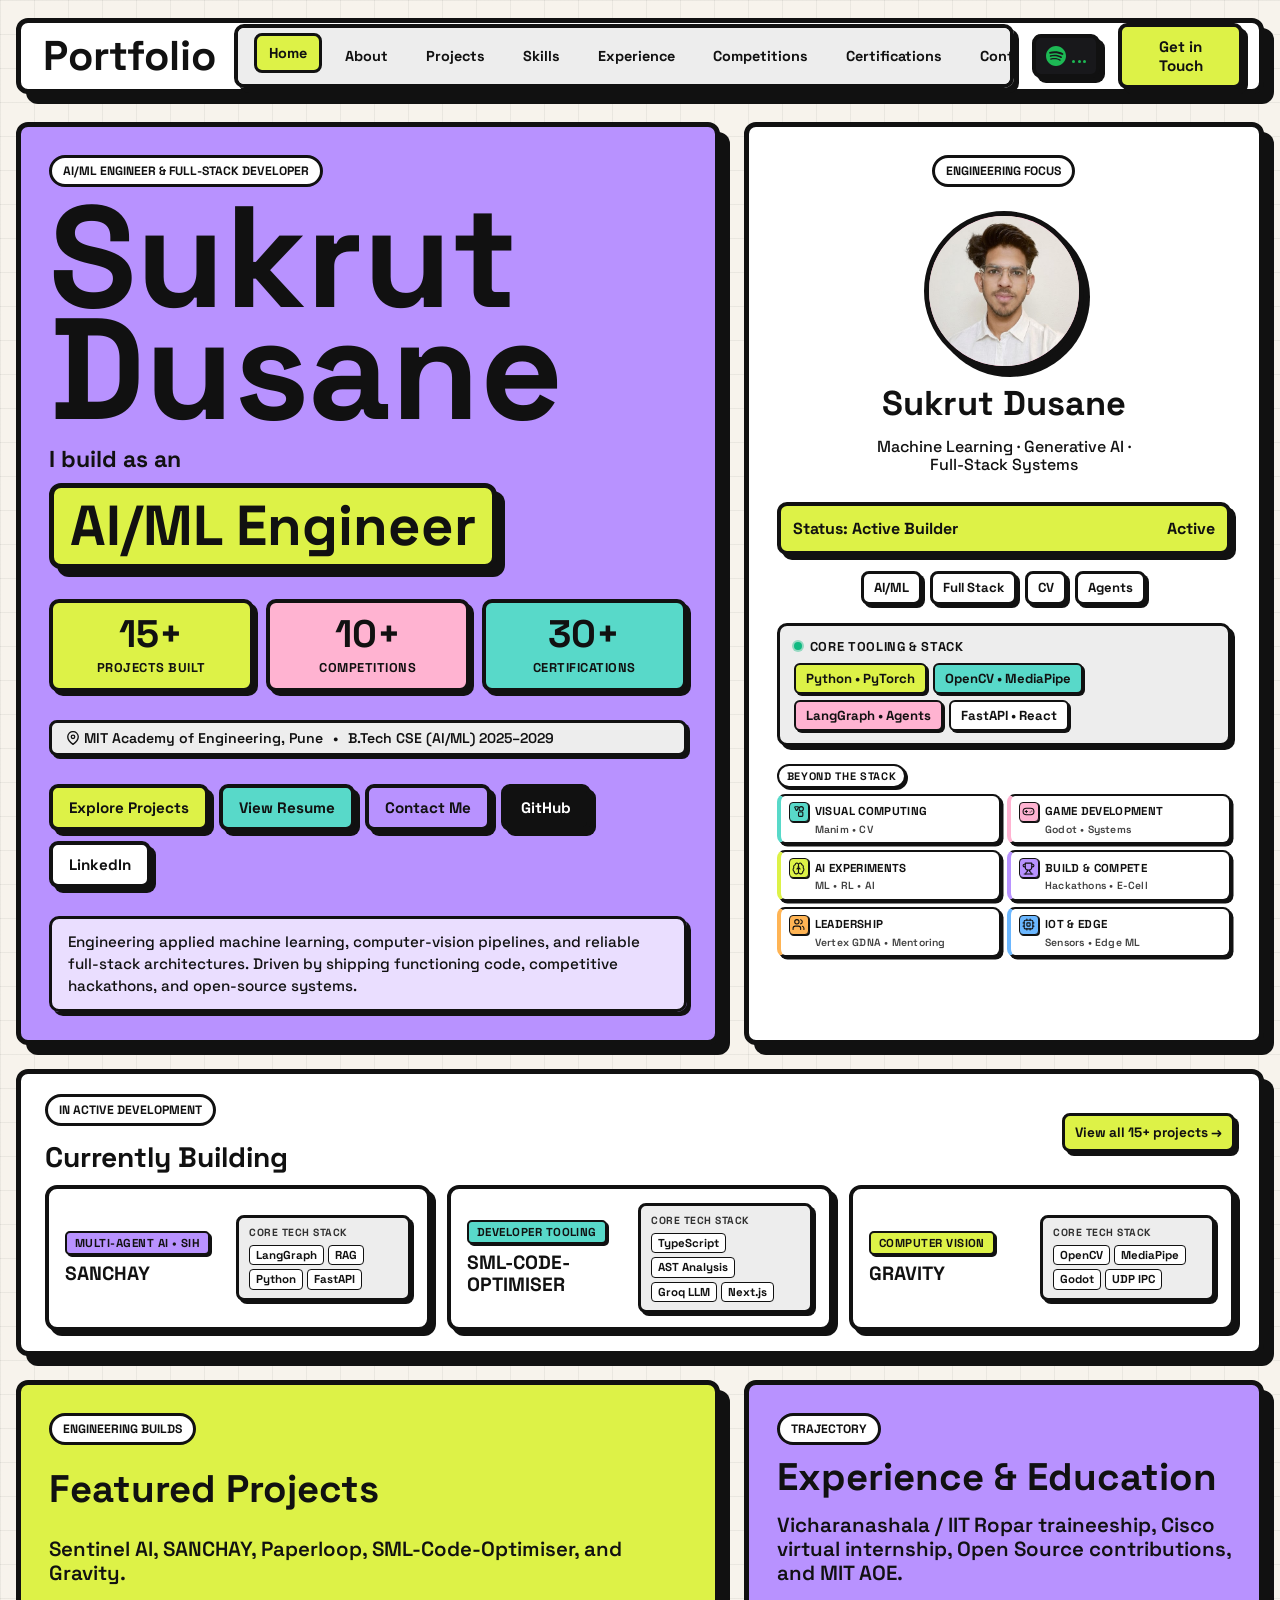
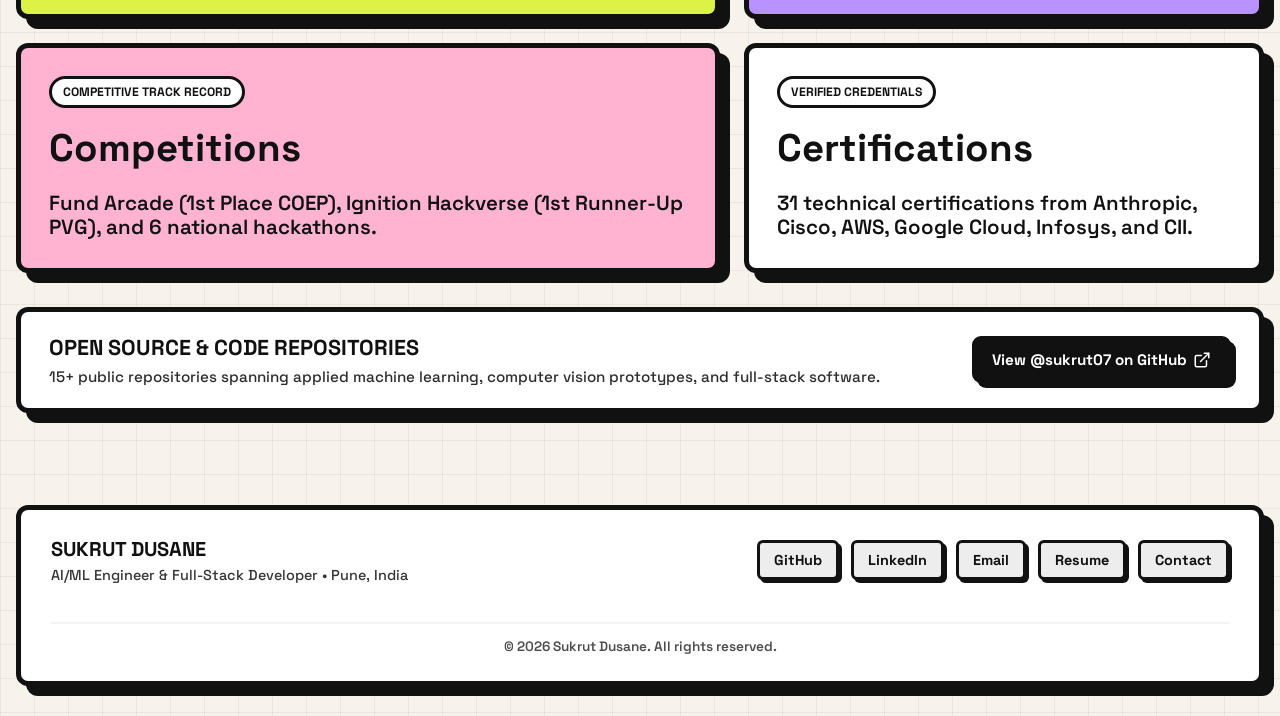
==== commit cdeaa0b7: "feat: embed static Spotify island button in navbars, bust caches, and expand skills to 74" ====
--- a/index.html
+++ b/index.html
@@ -48,7 +48,7 @@
   <link href="https://fonts.googleapis.com/css2?family=Space+Grotesk:wght@400;500;600;700&display=swap" rel="stylesheet" />
   <link rel="icon" type="image/svg+xml" href="favicon.svg?v=3" />
   <link rel="icon" type="image/png" href="favicon.png?v=3" />
-  <link rel="stylesheet" href="style.css" />
+  <link rel="stylesheet" href="style.css?v=2.0" />
 </head>
 
 <body data-page="home">
@@ -64,6 +64,18 @@
       <a href="certifications.html" data-nav="certifications">Certifications</a>
       <a href="contact.html" data-nav="contact">Contact</a>
     </nav>
+    <button class="spotify-nav-btn" id="spotify-nav-btn" type="button" aria-label="Spotify listening status" aria-expanded="false" aria-haspopup="dialog" title="Spotify Listening Status">
+      <span class="spotify-nav-icon" aria-hidden="true">
+        <svg width="20" height="20" viewBox="0 0 24 24" fill="currentColor">
+          <path d="M12 0C5.373 0 0 5.373 0 12s5.373 12 12 12 12-5.373 12-12S18.627 0 12 0zm5.52 17.305c-.217.355-.677.47-1.032.253-2.827-1.728-6.386-2.119-10.578-1.162-.405.093-.812-.162-.905-.568-.093-.406.162-.813.568-.906 4.587-1.049 8.528-.606 11.694 1.35.355.217.47.678.253 1.033zm1.474-3.277c-.273.444-.855.588-1.299.315-3.236-1.99-8.169-2.564-11.996-1.401-.5.152-1.03-.133-1.182-.633-.152-.5.133-1.03.633-1.182 4.38-1.33 9.807-.69 13.53 1.602.443.273.587.855.314 1.299zm.126-3.41c-3.88-2.304-10.28-2.516-13.99-1.39-.596.18-1.229-.16-1.41-.756-.18-.596.16-1.229.756-1.41 4.267-1.296 11.333-1.045 15.807 1.61.536.318.712 1.01.394 1.546-.318.536-1.01.712-1.547.394z"/>
+        </svg>
+      </span>
+      <span class="spotify-eq-bars" aria-hidden="true">
+        <span class="eq-bar bar-1"></span>
+        <span class="eq-bar bar-2"></span>
+        <span class="eq-bar bar-3"></span>
+      </span>
+    </button>
     <button class="touch-button" type="button" data-open-modal>Get in Touch</button>
   </header>
 
@@ -380,8 +392,8 @@
     </section>
   </div>
 
-  <script src="projects-data.js"></script>
-  <script src="script.js"></script>
+  <script src="projects-data.js?v=2.0"></script>
+  <script src="script.js?v=2.0"></script>
 </body>
 
 </html>
--- a/style.css
+++ b/style.css
@@ -199,33 +199,447 @@
 .nav-link:hover,
 .cta-button:hover,
 .ghost-button:hover,
-.theme-toggle:hover {
+.spotify-nav-btn:hover {
   transform: translate(-2px, -2px);
   box-shadow: 8px 8px 0 var(--black);
 }
 
 .theme-toggle {
+  display: none !important;
+  visibility: hidden !important;
+  pointer-events: none !important;
+}
+
+.spotify-nav-btn {
   display: inline-flex;
   align-items: center;
   justify-content: center;
-  width: 48px;
-  min-height: 44px;
+  gap: 6px;
+  min-width: 48px;
+  height: 44px;
+  padding: 0 10px;
   border: 4px solid var(--black);
   border-radius: 9px;
-  background: var(--pink);
+  background: #18181b;
   box-shadow: 5px 5px 0 var(--black);
-  color: var(--black);
-  font-size: 1.05rem;
-  font-weight: 700;
+  color: #1db954;
   cursor: pointer;
   transition: transform 180ms ease, box-shadow 180ms ease, background 180ms ease;
-}
-
-.theme-toggle svg {
+  flex-shrink: 0;
+  position: relative;
+}
+
+.spotify-nav-btn:focus-visible {
+  outline: 3px solid #1db954;
+  outline-offset: 2px;
+}
+
+.spotify-nav-icon {
+  display: inline-flex;
+  align-items: center;
+  justify-content: center;
+  line-height: 0;
+}
+
+.spotify-nav-icon svg {
   width: 20px;
   height: 20px;
-  stroke: currentColor;
+  fill: #1db954;
   display: block;
+}
+
+.spotify-eq-bars {
+  display: inline-flex;
+  align-items: flex-end;
+  gap: 2.5px;
+  height: 14px;
+}
+
+.eq-bar {
+  width: 3px;
+  height: 3px;
+  background: #1db954;
+  border-radius: 2px;
+  transition: height 0.2s ease;
+}
+
+.spotify-nav-btn.is-playing .eq-bar.bar-1 {
+  animation: eqBounce 0.8s ease-in-out infinite alternate;
+}
+.spotify-nav-btn.is-playing .eq-bar.bar-2 {
+  animation: eqBounce 1.1s ease-in-out infinite alternate 0.25s;
+}
+.spotify-nav-btn.is-playing .eq-bar.bar-3 {
+  animation: eqBounce 0.9s ease-in-out infinite alternate 0.5s;
+}
+
+@keyframes eqBounce {
+  0% { height: 3px; }
+  100% { height: 14px; }
+}
+
+@media (prefers-reduced-motion: reduce) {
+  .spotify-nav-btn.is-playing .eq-bar {
+    animation: none !important;
+    height: 9px !important;
+  }
+}
+
+/* ==========================================================================
+   SPOTIFY DYNAMIC ISLAND FLOATING PANEL
+   ========================================================================== */
+.spotify-island-panel {
+  position: fixed;
+  top: 78px;
+  right: 28px;
+  width: 390px;
+  max-width: calc(100vw - 32px);
+  background: #121214;
+  color: #ffffff;
+  border: 4px solid var(--black);
+  border-radius: 18px;
+  box-shadow: 8px 8px 0 var(--black);
+  z-index: 99999;
+  overflow: hidden;
+  opacity: 0;
+  transform: translateY(-10px) scale(0.96);
+  pointer-events: none;
+  transition: opacity 200ms cubic-bezier(0.16, 1, 0.3, 1),
+              transform 200ms cubic-bezier(0.16, 1, 0.3, 1);
+}
+
+.spotify-island-panel.active {
+  opacity: 1;
+  transform: translateY(0) scale(1);
+  pointer-events: auto;
+}
+
+.spotify-island-header {
+  display: flex;
+  align-items: center;
+  justify-content: space-between;
+  padding: 12px 16px;
+  background: #18181b;
+  border-bottom: 2.5px solid var(--black);
+}
+
+.spotify-header-left {
+  display: flex;
+  align-items: center;
+  gap: 8px;
+}
+
+.spotify-green-icon {
+  fill: #1db954;
+  flex-shrink: 0;
+}
+
+.spotify-badge {
+  font-size: 0.75rem;
+  font-weight: 800;
+  text-transform: uppercase;
+  letter-spacing: 0.04em;
+  padding: 3px 9px;
+  border-radius: 999px;
+  border: 1.5px solid var(--black);
+  line-height: 1.2;
+}
+
+.spotify-badge.badge-playing {
+  background: #1db954;
+  color: #000;
+}
+
+.spotify-badge.badge-paused {
+  background: var(--yellow);
+  color: #000;
+}
+
+.spotify-badge.badge-idle {
+  background: #27272a;
+  color: #a1a1aa;
+  border-color: #3f3f46;
+}
+
+.spotify-badge.badge-disconnected {
+  background: var(--pink);
+  color: #000;
+}
+
+.spotify-island-close {
+  display: inline-flex;
+  align-items: center;
+  justify-content: center;
+  width: 26px;
+  height: 26px;
+  background: #27272a;
+  color: #e4e4e7;
+  border: 2px solid var(--black);
+  border-radius: 6px;
+  cursor: pointer;
+  transition: background 150ms ease, color 150ms ease, transform 150ms ease;
+  padding: 0;
+}
+
+.spotify-island-close:hover {
+  background: var(--pink);
+  color: #000;
+  transform: scale(1.05);
+}
+
+.spotify-island-close:focus-visible {
+  outline: 2px solid #1db954;
+}
+
+.spotify-island-body {
+  padding: 16px;
+}
+
+/* Track Layout */
+.spotify-track-layout {
+  display: flex;
+  align-items: center;
+  gap: 14px;
+}
+
+.spotify-art-wrap {
+  flex-shrink: 0;
+}
+
+.spotify-track-art {
+  width: 72px;
+  height: 72px;
+  border-radius: 10px;
+  border: 3px solid var(--black);
+  box-shadow: 3px 3px 0 var(--black);
+  object-fit: cover;
+  display: block;
+  background: #27272a;
+  animation: artPop 250ms cubic-bezier(0.16, 1, 0.3, 1);
+}
+
+@keyframes artPop {
+  0% { transform: scale(0.9); opacity: 0.5; }
+  100% { transform: scale(1); opacity: 1; }
+}
+
+.spotify-art-placeholder {
+  display: flex;
+  align-items: center;
+  justify-content: center;
+  font-size: 1.8rem;
+  color: #71717a;
+  background: #27272a;
+}
+
+.spotify-track-meta {
+  flex: 1;
+  min-width: 0;
+}
+
+.spotify-track-title {
+  font-size: 1.05rem;
+  font-weight: 800;
+  color: #ffffff;
+  line-height: 1.25;
+  margin: 0 0 4px;
+  overflow: hidden;
+  text-overflow: ellipsis;
+  white-space: nowrap;
+}
+
+.spotify-track-artist {
+  font-size: 0.88rem;
+  font-weight: 600;
+  color: #a1a1aa;
+  line-height: 1.3;
+  margin: 0 0 2px;
+  overflow: hidden;
+  text-overflow: ellipsis;
+  white-space: nowrap;
+}
+
+.spotify-track-album {
+  font-size: 0.78rem;
+  color: #71717a;
+  margin: 0 0 8px;
+  overflow: hidden;
+  text-overflow: ellipsis;
+  white-space: nowrap;
+}
+
+.spotify-track-footer {
+  display: flex;
+  align-items: center;
+  justify-content: space-between;
+  gap: 8px;
+  margin-top: 8px;
+  padding-top: 8px;
+  border-top: 1px solid rgba(255, 255, 255, 0.08);
+}
+
+.spotify-footer-status {
+  display: flex;
+  align-items: center;
+  gap: 6px;
+  min-width: 0;
+}
+
+.spotify-indicator-dot {
+  width: 8px;
+  height: 8px;
+  border-radius: 50%;
+  background: #71717a;
+  flex-shrink: 0;
+}
+
+.spotify-indicator-dot.live {
+  background: #1db954;
+  box-shadow: 0 0 8px #1db954;
+  animation: pulseDot 1.6s infinite;
+}
+
+@keyframes pulseDot {
+  0%, 100% { opacity: 1; }
+  50% { opacity: 0.4; }
+}
+
+.spotify-status-note {
+  font-size: 0.75rem;
+  color: #a1a1aa;
+  font-weight: 500;
+  overflow: hidden;
+  text-overflow: ellipsis;
+  white-space: nowrap;
+}
+
+.spotify-track-link {
+  display: inline-flex;
+  align-items: center;
+  gap: 5px;
+  background: #1db954;
+  color: #000000;
+  font-size: 0.75rem;
+  font-weight: 800;
+  padding: 4px 10px;
+  border: 2px solid var(--black);
+  border-radius: 6px;
+  box-shadow: 2px 2px 0 var(--black);
+  text-decoration: none;
+  white-space: nowrap;
+  transition: transform 140ms ease, box-shadow 140ms ease;
+  flex-shrink: 0;
+}
+
+.spotify-track-link:hover {
+  transform: translate(-1px, -1px);
+  box-shadow: 3px 3px 0 var(--black);
+}
+
+/* Empty / Disconnected / Idle States */
+.spotify-empty-state {
+  text-align: center;
+  padding: 12px 8px;
+}
+
+.spotify-empty-icon {
+  font-size: 2.2rem;
+  color: #71717a;
+  margin-bottom: 8px;
+  line-height: 1;
+}
+
+.spotify-empty-title {
+  font-size: 1.05rem;
+  font-weight: 800;
+  color: #ffffff;
+  margin: 0 0 4px;
+}
+
+.spotify-empty-sub {
+  font-size: 0.85rem;
+  color: #a1a1aa;
+  line-height: 1.4;
+  margin: 0 0 14px;
+}
+
+.spotify-connect-action {
+  display: inline-flex;
+  align-items: center;
+  gap: 6px;
+  background: #1db954;
+  color: #000;
+  font-weight: 800;
+  font-size: 0.85rem;
+  padding: 8px 16px;
+  border: 2.5px solid var(--black);
+  border-radius: 8px;
+  box-shadow: 4px 4px 0 var(--black);
+  text-decoration: none;
+  cursor: pointer;
+  transition: transform 140ms ease, box-shadow 140ms ease;
+}
+
+.spotify-connect-action:hover {
+  transform: translate(-2px, -2px);
+  box-shadow: 6px 6px 0 var(--black);
+}
+
+.spotify-open-link {
+  display: inline-flex;
+  align-items: center;
+  gap: 6px;
+  background: #27272a;
+  color: #e4e4e7;
+  font-weight: 700;
+  font-size: 0.8rem;
+  padding: 6px 12px;
+  border: 2px solid var(--black);
+  border-radius: 6px;
+  box-shadow: 3px 3px 0 var(--black);
+  text-decoration: none;
+  transition: transform 140ms ease;
+}
+
+.spotify-open-link:hover {
+  background: #3f3f46;
+  color: #fff;
+  transform: translate(-1px, -1px);
+}
+
+/* Loading State */
+.spotify-loading-state {
+  display: flex;
+  align-items: center;
+  justify-content: center;
+  gap: 10px;
+  padding: 24px 12px;
+  color: #a1a1aa;
+  font-size: 0.9rem;
+  font-weight: 600;
+}
+
+.spotify-spinner {
+  width: 18px;
+  height: 18px;
+  border: 2.5px solid rgba(255, 255, 255, 0.2);
+  border-top-color: #1db954;
+  border-radius: 50%;
+  animation: spotifySpin 0.7s linear infinite;
+}
+
+@keyframes spotifySpin {
+  to { transform: rotate(360deg); }
+}
+
+@media (max-width: 640px) {
+  .spotify-island-panel {
+    top: 72px;
+    right: 12px;
+    left: 12px;
+    width: auto;
+    max-width: none;
+  }
 }
 
 .dashboard {
@@ -4221,4 +4635,662 @@
   color: #111111;
 }
 
-
+/* ==========================================================================
+   Categorized Skills Dashboard & KPI Skill Cards
+   ========================================================================== */
+
+.skills-kpi-summary-grid {
+  display: grid;
+  grid-template-columns: repeat(4, 1fr);
+  gap: 16px;
+  margin: 20px 0 28px;
+}
+
+.skills-summary-card {
+  border: 3.5px solid var(--black);
+  border-radius: 12px;
+  box-shadow: 4px 4px 0 var(--black);
+  padding: 18px;
+  color: #111111;
+  display: flex;
+  flex-direction: column;
+  justify-content: space-between;
+  transition: transform 160ms ease, box-shadow 160ms ease;
+}
+
+.skills-summary-card:hover {
+  transform: translate(-3px, -3px);
+  box-shadow: 7px 7px 0 var(--black);
+}
+
+.summary-card-header {
+  display: flex;
+  justify-content: space-between;
+  align-items: center;
+  margin-bottom: 12px;
+}
+
+.summary-card-icon {
+  display: inline-flex;
+  align-items: center;
+  justify-content: center;
+  width: 38px;
+  height: 38px;
+  background: var(--white);
+  border: 2.5px solid var(--black);
+  border-radius: 8px;
+  box-shadow: 2.5px 2.5px 0 var(--black);
+  color: #111111;
+}
+
+.summary-card-icon svg {
+  width: 20px;
+  height: 20px;
+  stroke: currentColor;
+}
+
+.summary-count {
+  font-size: 0.75rem;
+  font-weight: 800;
+  text-transform: uppercase;
+  letter-spacing: 0.04em;
+  background: var(--white);
+  color: #111111;
+  border: 2px solid var(--black);
+  border-radius: 6px;
+  padding: 4px 8px;
+  box-shadow: 2px 2px 0 var(--black);
+}
+
+.skills-summary-card h3 {
+  font-size: 1.15rem;
+  font-weight: 700;
+  margin: 0 0 4px;
+  line-height: 1.25;
+}
+
+.skills-summary-card p {
+  font-size: 0.82rem;
+  font-weight: 600;
+  margin: 0;
+  opacity: 0.88;
+}
+
+/* Controls: Search & Category Filter Bar */
+.skills-controls-section {
+  margin: 20px 0 32px;
+}
+
+.skills-search-bar-wrap {
+  display: flex;
+  justify-content: space-between;
+  align-items: center;
+  gap: 16px;
+  flex-wrap: wrap;
+  margin-bottom: 16px;
+}
+
+.skills-search-box {
+  position: relative;
+  display: flex;
+  align-items: center;
+  flex: 1 1 320px;
+  max-width: 520px;
+}
+
+.skills-search-box .search-icon {
+  position: absolute;
+  left: 14px;
+  pointer-events: none;
+  color: var(--black);
+}
+
+.skills-search-box input {
+  width: 100%;
+  padding: 12px 38px 12px 42px;
+  border: 3px solid var(--black);
+  border-radius: 10px;
+  background: var(--white);
+  color: var(--black);
+  font-family: inherit;
+  font-size: 0.92rem;
+  font-weight: 600;
+  box-shadow: 3px 3px 0 var(--black);
+  transition: transform 160ms ease, box-shadow 160ms ease;
+}
+
+.skills-search-box input:focus {
+  outline: none;
+  box-shadow: 5px 5px 0 var(--black);
+  transform: translate(-1px, -1px);
+}
+
+.search-clear-btn {
+  position: absolute;
+  right: 12px;
+  background: none;
+  border: none;
+  font-size: 1.3rem;
+  font-weight: bold;
+  cursor: pointer;
+  color: var(--black);
+  padding: 2px 6px;
+  line-height: 1;
+}
+
+.skills-total-badge {
+  font-size: 0.84rem;
+  font-weight: 700;
+  border: 2.5px solid var(--black);
+  border-radius: 7px;
+  padding: 7px 14px;
+  background: var(--gray);
+  box-shadow: 2.5px 2.5px 0 var(--black);
+  color: var(--black);
+}
+
+.skills-filter-bar {
+  display: flex;
+  flex-wrap: wrap;
+  gap: 8px;
+}
+
+.skill-filter-pill {
+  display: inline-flex;
+  align-items: center;
+  gap: 6px;
+  padding: 7px 13px;
+  border: 2.5px solid var(--black);
+  border-radius: 7px;
+  background: var(--white);
+  color: var(--black);
+  font-size: 0.82rem;
+  font-weight: 700;
+  cursor: pointer;
+  box-shadow: 2.5px 2.5px 0 var(--black);
+  transition: transform 140ms ease, box-shadow 140ms ease, background 140ms ease;
+}
+
+.skill-filter-pill:hover,
+.skill-filter-pill:focus-visible {
+  transform: translate(-2px, -2px);
+  box-shadow: 4px 4px 0 var(--black);
+  outline: none;
+}
+
+.skill-filter-pill.active {
+  background: var(--lime);
+  box-shadow: 3px 3px 0 var(--black);
+}
+
+.pill-count {
+  font-size: 0.72rem;
+  background: var(--gray);
+  padding: 1px 6px;
+  border-radius: 4px;
+  border: 1.5px solid var(--black);
+  margin-left: 2px;
+}
+
+.skill-filter-pill.active .pill-count {
+  background: var(--white);
+}
+
+/* Category Sections & KPI Cards */
+.skills-category-block {
+  margin-bottom: 40px;
+}
+
+.skills-category-header {
+  display: flex;
+  align-items: center;
+  justify-content: space-between;
+  flex-wrap: wrap;
+  gap: 12px;
+  margin-bottom: 6px;
+}
+
+.skills-category-title-wrap {
+  display: flex;
+  align-items: center;
+  gap: 12px;
+}
+
+.skills-category-icon-badge {
+  display: inline-flex;
+  align-items: center;
+  justify-content: center;
+  width: 40px;
+  height: 40px;
+  border: 3px solid var(--black);
+  border-radius: 9px;
+  box-shadow: 2.5px 2.5px 0 var(--black);
+  color: #111111;
+  flex-shrink: 0;
+}
+
+.skills-category-icon-badge svg {
+  width: 20px;
+  height: 20px;
+  stroke: currentColor;
+}
+
+.skills-category-title {
+  font-size: 1.45rem;
+  font-weight: 700;
+  margin: 0;
+  color: var(--black);
+}
+
+.skills-category-pill {
+  font-size: 0.75rem;
+  font-weight: 800;
+  text-transform: uppercase;
+  letter-spacing: 0.04em;
+  padding: 4px 10px;
+  border: 2px solid var(--black);
+  border-radius: 6px;
+  box-shadow: 2px 2px 0 var(--black);
+  color: #111111;
+}
+
+.skills-category-desc {
+  font-size: 0.9rem;
+  color: #555555;
+  margin: 4px 0 16px 52px;
+  line-height: 1.4;
+  max-width: 820px;
+}
+
+/* ==========================================================================
+   SKILLS DASHBOARD: 7-COLUMN RESPONSIVE GRID & COLORFUL KPI TILES
+   ========================================================================== */
+
+.skills-kpi-grid {
+  display: grid;
+  grid-template-columns: repeat(7, 1fr);
+  gap: 12px;
+}
+
+/* Fallback to 6 columns on standard desktop screens */
+@media (max-width: 1279px) {
+  .skills-kpi-grid {
+    grid-template-columns: repeat(6, 1fr);
+    gap: 12px;
+  }
+}
+
+/* Medium screens: 4 columns */
+@media (max-width: 1040px) {
+  .skills-kpi-grid {
+    grid-template-columns: repeat(4, 1fr);
+    gap: 12px;
+  }
+}
+
+/* Tablet screens: 3 columns */
+@media (max-width: 768px) {
+  .skills-kpi-grid {
+    grid-template-columns: repeat(3, 1fr);
+    gap: 10px;
+  }
+}
+
+/* Mobile screens: 2 columns */
+@media (max-width: 520px) {
+  .skills-kpi-grid {
+    grid-template-columns: repeat(2, 1fr);
+    gap: 10px;
+  }
+}
+
+/* Compact, Colorful, Title-Only KPI Card */
+.skill-kpi-tile {
+  display: flex;
+  align-items: center;
+  justify-content: center;
+  text-align: center;
+  min-height: 76px;
+  height: 100%;
+  padding: 12px 10px;
+  border: 3px solid var(--black);
+  border-radius: 10px;
+  box-shadow: 3.5px 3.5px 0 var(--black);
+  cursor: pointer;
+  user-select: none;
+  transition: transform 140ms cubic-bezier(0.2, 0, 0, 1), box-shadow 140ms cubic-bezier(0.2, 0, 0, 1);
+  color: #111111 !important;
+  text-decoration: none;
+  position: relative;
+  outline: none;
+  background: var(--white);
+  font-family: inherit;
+  box-sizing: border-box;
+}
+
+.skill-kpi-tile:hover {
+  transform: translate(-3px, -3px);
+  box-shadow: 6px 6px 0 var(--black);
+}
+
+.skill-kpi-tile:focus-visible {
+  transform: translate(-3px, -3px);
+  box-shadow: 6px 6px 0 var(--black);
+  outline: 3px solid var(--black);
+  outline-offset: 2px;
+}
+
+.skill-kpi-tile:active {
+  transform: translate(1px, 1px);
+  box-shadow: 2px 2px 0 var(--black);
+}
+
+.skill-kpi-tile .skill-tile-name {
+  font-family: "Space Grotesk", Arial, sans-serif;
+  font-size: 0.94rem;
+  font-weight: 700;
+  line-height: 1.25;
+  letter-spacing: -0.01em;
+  color: #111111 !important;
+  margin: 0;
+  word-break: break-word;
+}
+
+@media (max-width: 520px) {
+  .skill-kpi-tile {
+    min-height: 68px;
+    padding: 10px 8px;
+  }
+  .skill-kpi-tile .skill-tile-name {
+    font-size: 0.88rem;
+  }
+}
+
+/* Distinct Card Background Colors from Portfolio Palette */
+.skill-kpi-tile.tile-color-lime {
+  background: var(--lime);
+}
+
+.skill-kpi-tile.tile-color-pink {
+  background: var(--pink);
+}
+
+.skill-kpi-tile.tile-color-cyan {
+  background: var(--cyan);
+}
+
+.skill-kpi-tile.tile-color-purple {
+  background: var(--purple);
+}
+
+.skill-kpi-tile.tile-color-orange {
+  background: var(--neon-orange);
+}
+
+.skill-kpi-tile.tile-color-blue {
+  background: var(--electric-blue);
+}
+
+/* Evidence Badges (shared by modal & cards) */
+.evidence-tag {
+  font-size: 0.68rem;
+  font-weight: 800;
+  text-transform: uppercase;
+  letter-spacing: 0.04em;
+  padding: 3px 8px;
+  border: 2px solid var(--black);
+  border-radius: 5px;
+  box-shadow: 2px 2px 0 var(--black);
+  white-space: nowrap;
+}
+
+.evidence-project-used {
+  background: var(--lime);
+  color: #111111 !important;
+}
+
+.evidence-technical-training {
+  background: var(--cyan);
+  color: #111111 !important;
+}
+
+.evidence-coursework {
+  background: var(--purple);
+  color: #111111 !important;
+}
+
+.evidence-exploratory {
+  background: var(--gray);
+  color: #111111 !important;
+}
+
+/* Skill Detail Popup Modal */
+.skill-detail-modal-panel {
+  max-width: 640px;
+  width: min(100%, 640px);
+  max-height: 88vh;
+  overflow-y: auto;
+  box-shadow: 12px 12px 0 var(--black);
+  border: 5px solid var(--black);
+  border-radius: 12px;
+  background: var(--white);
+  animation: pop 190ms ease both;
+}
+
+.skill-modal-header-meta {
+  display: flex;
+  align-items: center;
+  gap: 8px;
+  margin-bottom: 12px;
+  flex-wrap: wrap;
+}
+
+.skill-modal-category-badge {
+  font-size: 0.76rem;
+  font-weight: 800;
+  text-transform: uppercase;
+  letter-spacing: 0.05em;
+  padding: 4px 10px;
+  border: 2px solid var(--black);
+  border-radius: 6px;
+  box-shadow: 2px 2px 0 var(--black);
+  color: #111111 !important;
+  background: var(--lime);
+}
+
+.skill-modal-title {
+  font-size: clamp(1.4rem, 3.5vw, 1.85rem);
+  font-weight: 700;
+  line-height: 1.2;
+  margin: 0 0 18px;
+  color: var(--black);
+}
+
+.skill-modal-body {
+  display: flex;
+  flex-direction: column;
+  gap: 16px;
+}
+
+.skill-modal-section {
+  padding: 12px 14px;
+  background: rgba(17, 17, 17, 0.035);
+  border: 2px solid var(--black);
+  border-radius: 8px;
+}
+
+.skill-modal-section-title {
+  display: flex;
+  align-items: center;
+  gap: 8px;
+  font-size: 0.86rem;
+  font-weight: 800;
+  text-transform: uppercase;
+  letter-spacing: 0.04em;
+  margin: 0 0 6px;
+  color: var(--black);
+}
+
+.skill-modal-section-title svg {
+  flex-shrink: 0;
+  color: inherit;
+}
+
+.skill-modal-text {
+  font-size: 0.92rem;
+  line-height: 1.5;
+  margin: 0;
+  color: #333333;
+}
+
+.skill-modal-footer {
+  display: flex;
+  align-items: center;
+  justify-content: space-between;
+  gap: 12px;
+  flex-wrap: wrap;
+  padding-top: 6px;
+}
+
+.skill-modal-tags {
+  display: flex;
+  flex-wrap: wrap;
+  gap: 6px;
+}
+
+.skill-modal-repo-btn {
+  display: inline-flex;
+  align-items: center;
+  gap: 7px;
+  padding: 8px 14px;
+  background: var(--lime);
+  border: 2.5px solid var(--black);
+  border-radius: 7px;
+  box-shadow: 3px 3px 0 var(--black);
+  font-weight: 800;
+  font-size: 0.84rem;
+  color: #111111 !important;
+  text-decoration: none;
+  transition: transform 140ms ease, box-shadow 140ms ease;
+  white-space: nowrap;
+}
+
+.skill-modal-repo-btn:hover {
+  transform: translate(-2px, -2px);
+  box-shadow: 5px 5px 0 var(--black);
+}
+
+.skill-modal-repo-btn:active {
+  transform: translate(1px, 1px);
+  box-shadow: 1.5px 1.5px 0 var(--black);
+}
+
+/* Responsive queries */
+@media (max-width: 1024px) {
+  .skills-kpi-summary-grid {
+    grid-template-columns: repeat(2, 1fr);
+  }
+}
+
+@media (max-width: 640px) {
+  .skills-kpi-summary-grid {
+    grid-template-columns: 1fr;
+  }
+  .skills-category-desc {
+    margin-left: 0;
+  }
+}
+
+/* Dark Mode Overrides for Skills Dashboard */
+body.dark .skill-kpi-tile {
+  border-color: #000000;
+  box-shadow: 3.5px 3.5px 0 #000000;
+  color: #111111 !important;
+}
+
+body.dark .skill-kpi-tile:hover,
+body.dark .skill-kpi-tile:focus-visible {
+  box-shadow: 6px 6px 0 #000000;
+}
+
+body.dark .skill-kpi-tile .skill-tile-name {
+  color: #111111 !important;
+}
+
+body.dark .skill-detail-modal-panel {
+  border-color: var(--black);
+  box-shadow: 12px 12px 0 #000000;
+  background: #1c1c1c;
+}
+
+body.dark .skill-modal-title {
+  color: #ffffff;
+}
+
+body.dark .skill-modal-section {
+  background: rgba(255, 255, 255, 0.04);
+  border-color: #383838;
+}
+
+body.dark .skill-modal-section-title {
+  color: #ffffff;
+}
+
+body.dark .skill-modal-text {
+  color: #d0d0d0;
+}
+
+body.dark .skill-modal-repo-btn {
+  border-color: #000000;
+  box-shadow: 3px 3px 0 #000000;
+}
+
+body.dark .skills-category-title {
+  color: #ffffff;
+}
+
+body.dark .skills-category-desc {
+  color: #a0a0a0;
+}
+
+body.dark .skills-search-box input {
+  background: #222222;
+  color: #ffffff;
+  border-color: #000000;
+}
+
+body.dark .skills-search-box .search-icon {
+  color: #ffffff;
+}
+
+body.dark .search-clear-btn {
+  color: #ffffff;
+}
+
+body.dark .skills-total-badge {
+  background: #2a2a2a;
+  color: #ffffff;
+  border-color: #000000;
+}
+
+body.dark .skill-filter-pill {
+  background: #242424;
+  color: #ffffff;
+  border-color: #000000;
+}
+
+body.dark .skill-filter-pill.active {
+  background: var(--lime);
+  color: #111111;
+}
+
+body.dark .skill-filter-pill .pill-count {
+  background: #333333;
+  color: #ffffff;
+  border-color: #000000;
+}
+
+body.dark .skill-filter-pill.active .pill-count {
+  background: #111111;
+  color: #ffffff;
+}
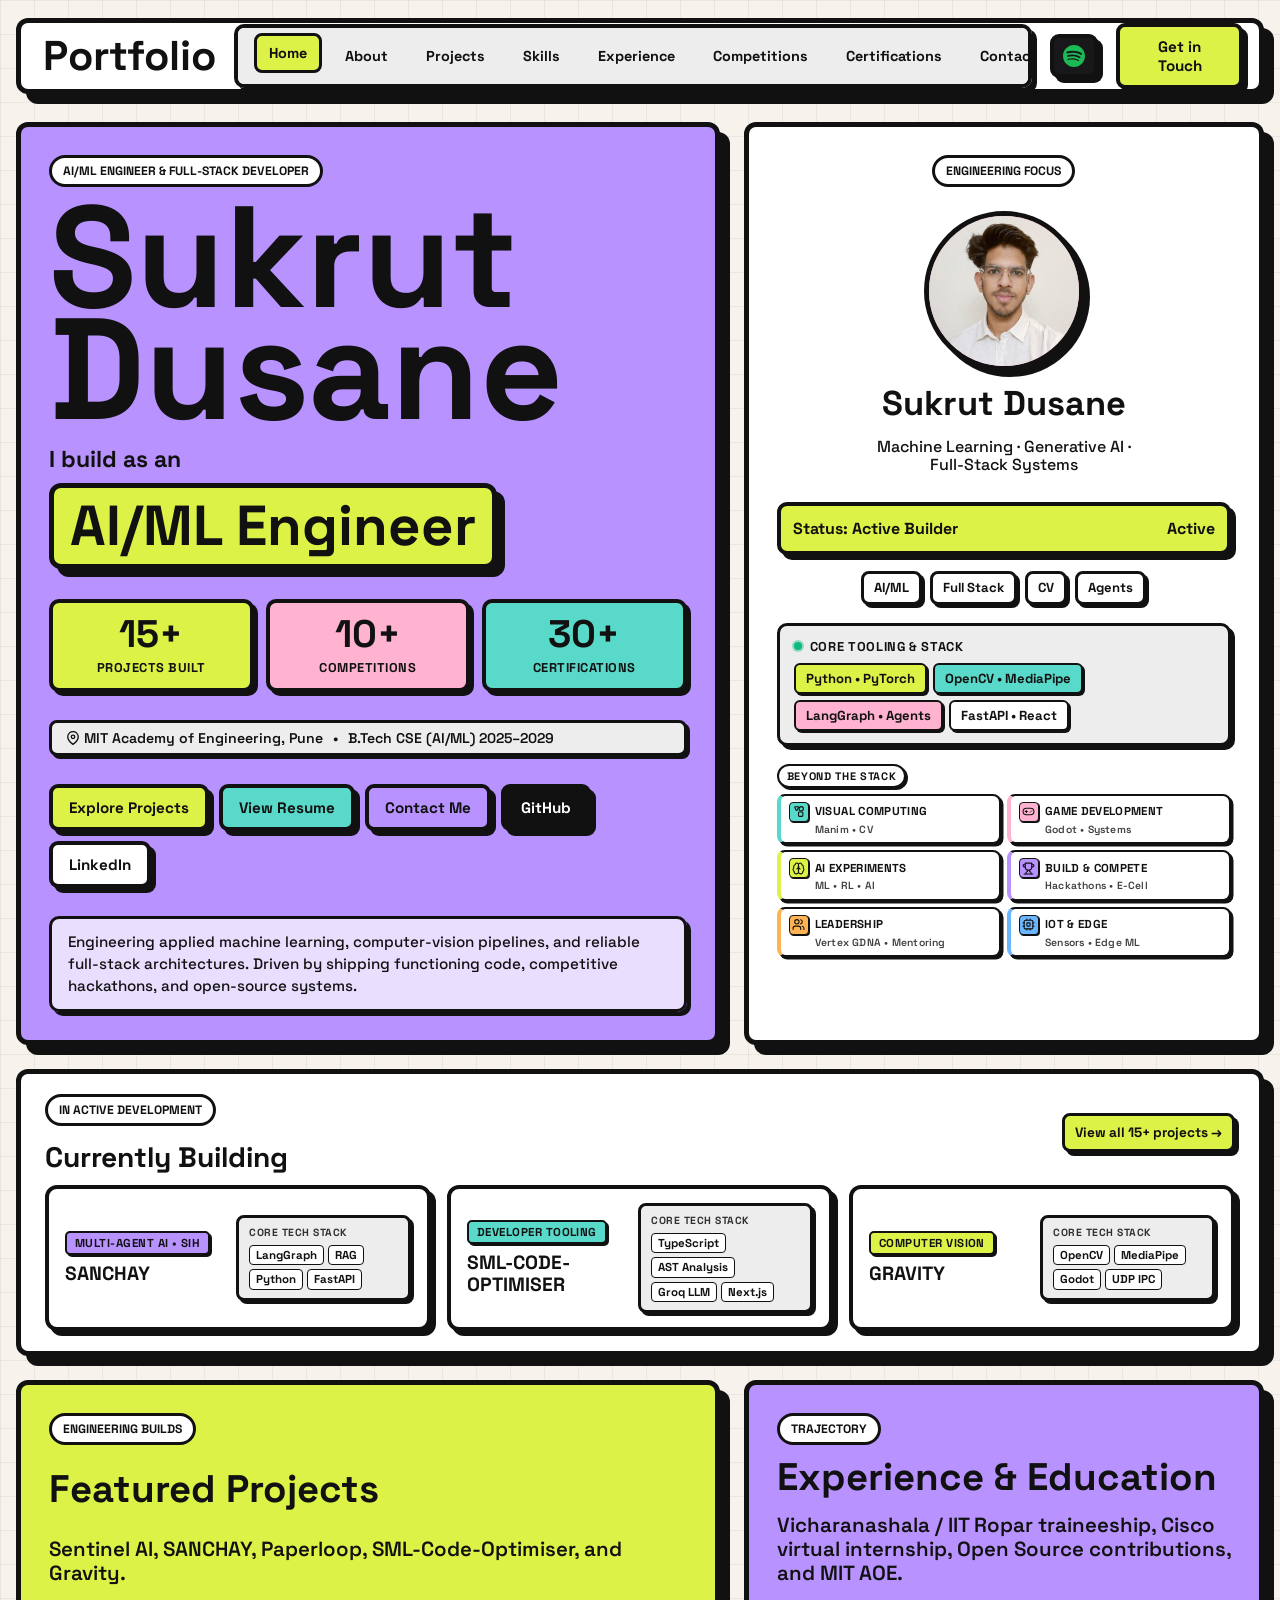
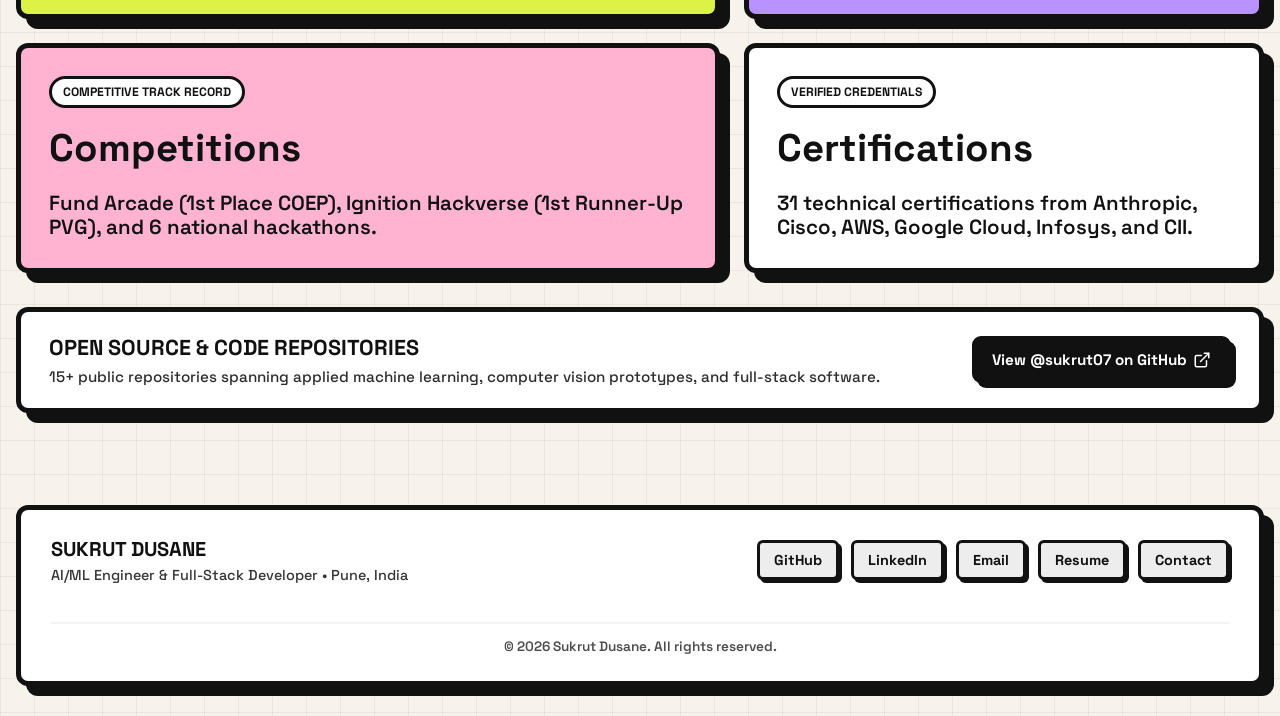
==== commit 0bd83821: "fix(navbar): remove dots and keep only Spotify logo in nav control" ====
--- a/index.html
+++ b/index.html
@@ -48,7 +48,7 @@
   <link href="https://fonts.googleapis.com/css2?family=Space+Grotesk:wght@400;500;600;700&display=swap" rel="stylesheet" />
   <link rel="icon" type="image/svg+xml" href="favicon.svg?v=3" />
   <link rel="icon" type="image/png" href="favicon.png?v=3" />
-  <link rel="stylesheet" href="style.css?v=2.0" />
+  <link rel="stylesheet" href="style.css?v=2.2" />
 </head>
 
 <body data-page="home">
@@ -65,16 +65,9 @@
       <a href="contact.html" data-nav="contact">Contact</a>
     </nav>
     <button class="spotify-nav-btn" id="spotify-nav-btn" type="button" aria-label="Spotify listening status" aria-expanded="false" aria-haspopup="dialog" title="Spotify Listening Status">
-      <span class="spotify-nav-icon" aria-hidden="true">
-        <svg width="20" height="20" viewBox="0 0 24 24" fill="currentColor">
-          <path d="M12 0C5.373 0 0 5.373 0 12s5.373 12 12 12 12-5.373 12-12S18.627 0 12 0zm5.52 17.305c-.217.355-.677.47-1.032.253-2.827-1.728-6.386-2.119-10.578-1.162-.405.093-.812-.162-.905-.568-.093-.406.162-.813.568-.906 4.587-1.049 8.528-.606 11.694 1.35.355.217.47.678.253 1.033zm1.474-3.277c-.273.444-.855.588-1.299.315-3.236-1.99-8.169-2.564-11.996-1.401-.5.152-1.03-.133-1.182-.633-.152-.5.133-1.03.633-1.182 4.38-1.33 9.807-.69 13.53 1.602.443.273.587.855.314 1.299zm.126-3.41c-3.88-2.304-10.28-2.516-13.99-1.39-.596.18-1.229-.16-1.41-.756-.18-.596.16-1.229.756-1.41 4.267-1.296 11.333-1.045 15.807 1.61.536.318.712 1.01.394 1.546-.318.536-1.01.712-1.547.394z"/>
-        </svg>
-      </span>
-      <span class="spotify-eq-bars" aria-hidden="true">
-        <span class="eq-bar bar-1"></span>
-        <span class="eq-bar bar-2"></span>
-        <span class="eq-bar bar-3"></span>
-      </span>
+      <svg width="22" height="22" viewBox="0 0 24 24" fill="currentColor" aria-hidden="true">
+        <path d="M12 0C5.373 0 0 5.373 0 12s5.373 12 12 12 12-5.373 12-12S18.627 0 12 0zm5.52 17.305c-.217.355-.677.47-1.032.253-2.827-1.728-6.386-2.119-10.578-1.162-.405.093-.812-.162-.905-.568-.093-.406.162-.813.568-.906 4.587-1.049 8.528-.606 11.694 1.35.355.217.47.678.253 1.033zm1.474-3.277c-.273.444-.855.588-1.299.315-3.236-1.99-8.169-2.564-11.996-1.401-.5.152-1.03-.133-1.182-.633-.152-.5.133-1.03.633-1.182 4.38-1.33 9.807-.69 13.53 1.602.443.273.587.855.314 1.299zm.126-3.41c-3.88-2.304-10.28-2.516-13.99-1.39-.596.18-1.229-.16-1.41-.756-.18-.596.16-1.229.756-1.41 4.267-1.296 11.333-1.045 15.807 1.61.536.318.712 1.01.394 1.546-.318.536-1.01.712-1.547.394z"/>
+      </svg>
     </button>
     <button class="touch-button" type="button" data-open-modal>Get in Touch</button>
   </header>
@@ -392,8 +385,8 @@
     </section>
   </div>
 
-  <script src="projects-data.js?v=2.0"></script>
-  <script src="script.js?v=2.0"></script>
+  <script src="projects-data.js?v=2.2"></script>
+  <script src="script.js?v=2.2"></script>
 </body>
 
 </html>
--- a/style.css
+++ b/style.css
@@ -214,17 +214,16 @@
   display: inline-flex;
   align-items: center;
   justify-content: center;
-  gap: 6px;
-  min-width: 48px;
+  width: 48px;
   height: 44px;
-  padding: 0 10px;
+  padding: 0;
   border: 4px solid var(--black);
   border-radius: 9px;
   background: #18181b;
   box-shadow: 5px 5px 0 var(--black);
   color: #1db954;
   cursor: pointer;
-  transition: transform 180ms ease, box-shadow 180ms ease, background 180ms ease;
+  transition: transform 180ms ease, box-shadow 180ms ease, background 180ms ease, border-color 180ms ease;
   flex-shrink: 0;
   position: relative;
 }
@@ -234,55 +233,20 @@
   outline-offset: 2px;
 }
 
-.spotify-nav-icon {
-  display: inline-flex;
-  align-items: center;
-  justify-content: center;
-  line-height: 0;
-}
-
-.spotify-nav-icon svg {
-  width: 20px;
-  height: 20px;
+.spotify-nav-btn svg {
+  width: 22px;
+  height: 22px;
   fill: #1db954;
   display: block;
-}
-
-.spotify-eq-bars {
-  display: inline-flex;
-  align-items: flex-end;
-  gap: 2.5px;
-  height: 14px;
-}
-
-.eq-bar {
-  width: 3px;
-  height: 3px;
-  background: #1db954;
-  border-radius: 2px;
-  transition: height 0.2s ease;
-}
-
-.spotify-nav-btn.is-playing .eq-bar.bar-1 {
-  animation: eqBounce 0.8s ease-in-out infinite alternate;
-}
-.spotify-nav-btn.is-playing .eq-bar.bar-2 {
-  animation: eqBounce 1.1s ease-in-out infinite alternate 0.25s;
-}
-.spotify-nav-btn.is-playing .eq-bar.bar-3 {
-  animation: eqBounce 0.9s ease-in-out infinite alternate 0.5s;
-}
-
-@keyframes eqBounce {
-  0% { height: 3px; }
-  100% { height: 14px; }
-}
-
-@media (prefers-reduced-motion: reduce) {
-  .spotify-nav-btn.is-playing .eq-bar {
-    animation: none !important;
-    height: 9px !important;
-  }
+  transition: transform 180ms ease;
+}
+
+.spotify-nav-btn:hover svg {
+  transform: scale(1.08);
+}
+
+.spotify-nav-btn.is-playing {
+  border-color: #1db954;
 }
 
 /* ==========================================================================
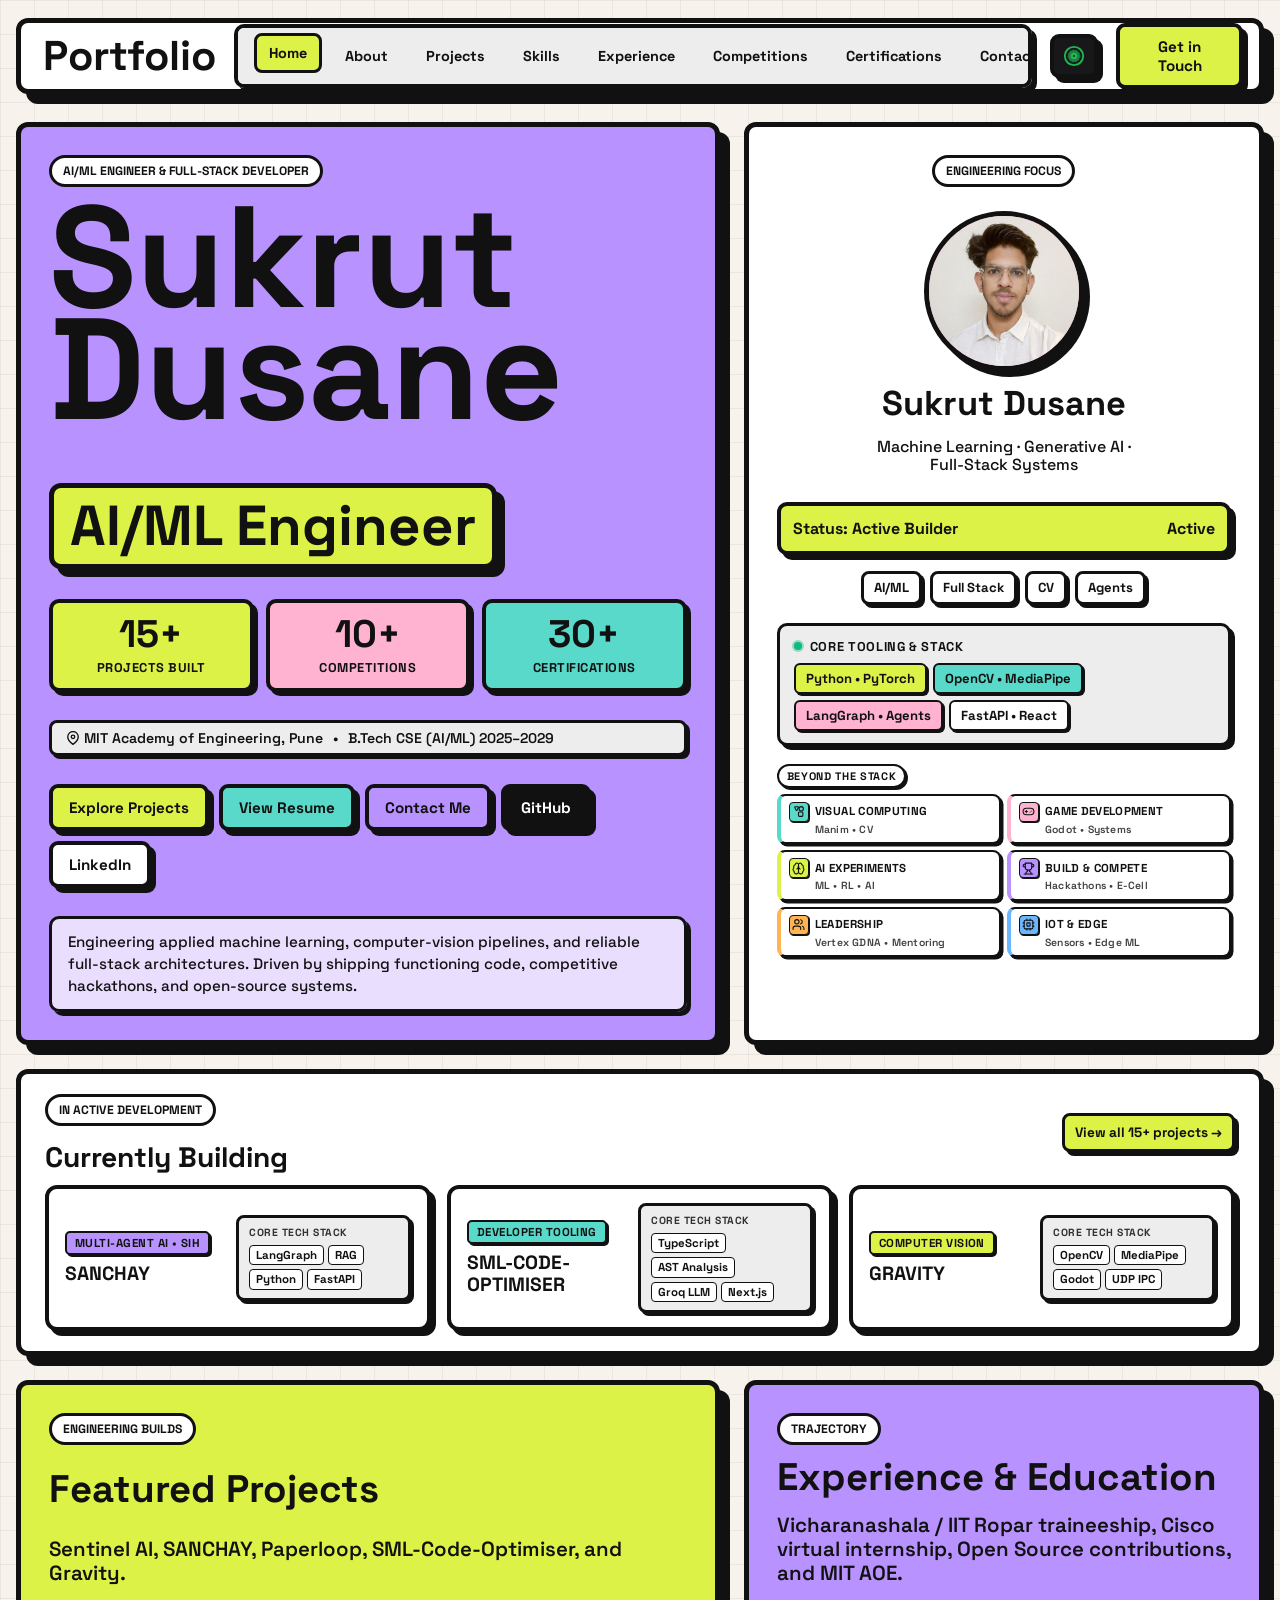
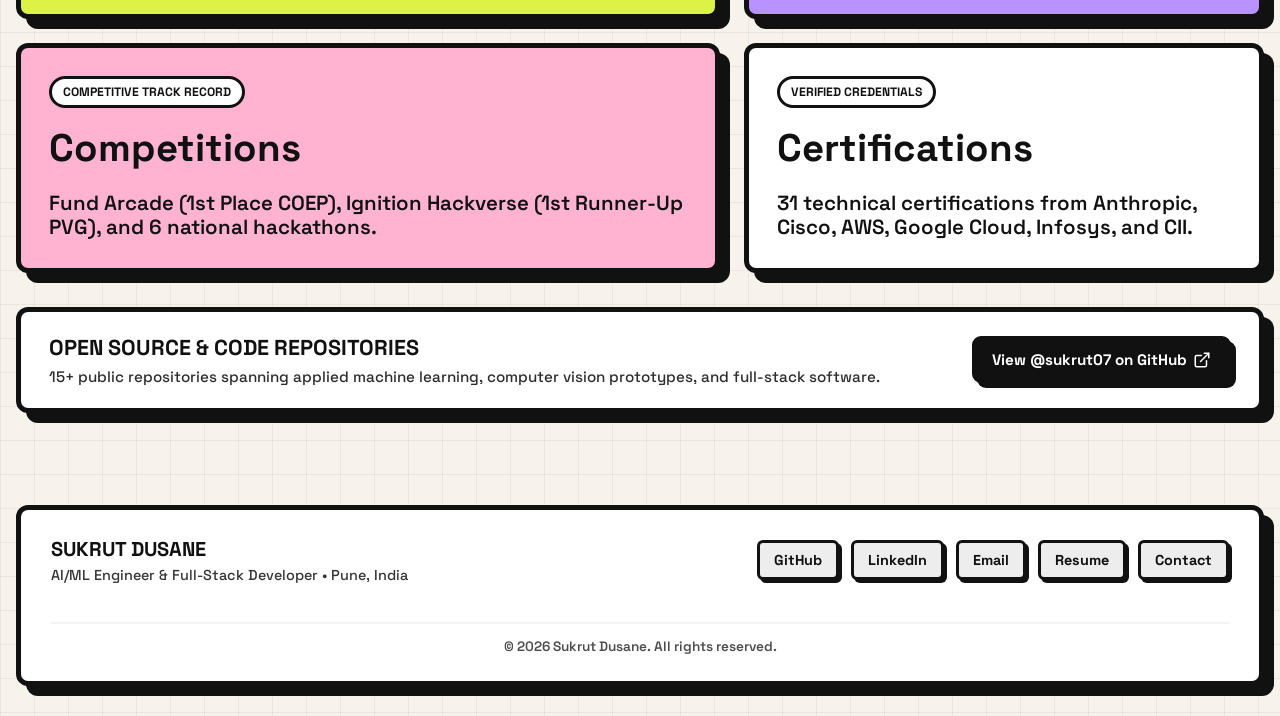
==== commit 61a83073: "feat: replace Spotify popup with vinyl MP3 player" ====
--- a/index.html
+++ b/index.html
@@ -48,7 +48,7 @@
   <link href="https://fonts.googleapis.com/css2?family=Space+Grotesk:wght@400;500;600;700&display=swap" rel="stylesheet" />
   <link rel="icon" type="image/svg+xml" href="favicon.svg?v=3" />
   <link rel="icon" type="image/png" href="favicon.png?v=3" />
-  <link rel="stylesheet" href="style.css?v=2.2" />
+  <link rel="stylesheet" href="style.css?v=2.4" />
 </head>
 
 <body data-page="home">
@@ -64,9 +64,12 @@
       <a href="certifications.html" data-nav="certifications">Certifications</a>
       <a href="contact.html" data-nav="contact">Contact</a>
     </nav>
-    <button class="spotify-nav-btn" id="spotify-nav-btn" type="button" aria-label="Spotify listening status" aria-expanded="false" aria-haspopup="dialog" title="Spotify Listening Status">
-      <svg width="22" height="22" viewBox="0 0 24 24" fill="currentColor" aria-hidden="true">
-        <path d="M12 0C5.373 0 0 5.373 0 12s5.373 12 12 12 12-5.373 12-12S18.627 0 12 0zm5.52 17.305c-.217.355-.677.47-1.032.253-2.827-1.728-6.386-2.119-10.578-1.162-.405.093-.812-.162-.905-.568-.093-.406.162-.813.568-.906 4.587-1.049 8.528-.606 11.694 1.35.355.217.47.678.253 1.033zm1.474-3.277c-.273.444-.855.588-1.299.315-3.236-1.99-8.169-2.564-11.996-1.401-.5.152-1.03-.133-1.182-.633-.152-.5.133-1.03.633-1.182 4.38-1.33 9.807-.69 13.53 1.602.443.273.587.855.314 1.299zm.126-3.41c-3.88-2.304-10.28-2.516-13.99-1.39-.596.18-1.229-.16-1.41-.756-.18-.596.16-1.229.756-1.41 4.267-1.296 11.333-1.045 15.807 1.61.536.318.712 1.01.394 1.546-.318.536-1.01.712-1.547.394z"/>
+    <button class="spotify-nav-btn" id="spotify-nav-btn" type="button" aria-label="Music Player - Timeless" aria-expanded="false" aria-haspopup="dialog" title="Music Player - Timeless">
+      <svg class="nav-vinyl-icon" width="22" height="22" viewBox="0 0 24 24" fill="none" aria-hidden="true">
+        <circle cx="12" cy="12" r="10" fill="#18181b" stroke="currentColor" stroke-width="2"/>
+        <circle cx="12" cy="12" r="6.5" stroke="currentColor" stroke-width="1" stroke-dasharray="2 1.5" opacity="0.65"/>
+        <circle cx="12" cy="12" r="3.2" fill="#1db954" stroke="currentColor" stroke-width="1"/>
+        <circle cx="12" cy="12" r="1" fill="#18181b"/>
       </svg>
     </button>
     <button class="touch-button" type="button" data-open-modal>Get in Touch</button>
@@ -385,8 +388,8 @@
     </section>
   </div>
 
-  <script src="projects-data.js?v=2.2"></script>
-  <script src="script.js?v=2.2"></script>
+  <script src="projects-data.js?v=2.4"></script>
+  <script src="script.js?v=2.4"></script>
 </body>
 
 </html>
--- a/style.css
+++ b/style.css
@@ -247,362 +247,372 @@
 
 .spotify-nav-btn.is-playing {
   border-color: #1db954;
+  box-shadow: 5px 5px 0 var(--black), 0 0 14px rgba(29, 185, 84, 0.45);
+}
+
+.spotify-nav-btn.is-playing svg {
+  animation: spinVinyl 6s linear infinite;
 }
 
 /* ==========================================================================
-   SPOTIFY DYNAMIC ISLAND FLOATING PANEL
+   ROTATING VINYL MP3 MINI-PLAYER (DYNAMIC ISLAND STYLE)
    ========================================================================== */
-.spotify-island-panel {
+.vinyl-player-panel {
   position: fixed;
   top: 78px;
   right: 28px;
-  width: 390px;
-  max-width: calc(100vw - 32px);
+  width: 320px;
+  max-width: calc(100vw - 24px);
   background: #121214;
   color: #ffffff;
-  border: 4px solid var(--black);
-  border-radius: 18px;
-  box-shadow: 8px 8px 0 var(--black);
+  border: 3.5px solid var(--black);
+  border-radius: 16px;
+  box-shadow: 6px 6px 0 var(--black);
   z-index: 99999;
   overflow: hidden;
   opacity: 0;
-  transform: translateY(-10px) scale(0.96);
+  transform: translateY(-8px) scale(0.96);
   pointer-events: none;
-  transition: opacity 200ms cubic-bezier(0.16, 1, 0.3, 1),
-              transform 200ms cubic-bezier(0.16, 1, 0.3, 1);
-}
-
-.spotify-island-panel.active {
+  transition: opacity 180ms cubic-bezier(0.16, 1, 0.3, 1),
+              transform 180ms cubic-bezier(0.16, 1, 0.3, 1),
+              border-color 180ms ease;
+  padding: 12px 14px;
+  box-sizing: border-box;
+}
+
+.vinyl-player-panel.active {
   opacity: 1;
   transform: translateY(0) scale(1);
   pointer-events: auto;
 }
 
-.spotify-island-header {
+.vinyl-player-panel.is-playing {
+  border-color: #1db954;
+}
+
+/* Header */
+.vinyl-player-header {
   display: flex;
   align-items: center;
   justify-content: space-between;
-  padding: 12px 16px;
-  background: #18181b;
-  border-bottom: 2.5px solid var(--black);
-}
-
-.spotify-header-left {
-  display: flex;
-  align-items: center;
-  gap: 8px;
-}
-
-.spotify-green-icon {
-  fill: #1db954;
-  flex-shrink: 0;
-}
-
-.spotify-badge {
-  font-size: 0.75rem;
+  margin-bottom: 10px;
+}
+
+.vinyl-header-status {
+  display: flex;
+  align-items: center;
+  gap: 6px;
+}
+
+.vinyl-status-dot {
+  width: 7px;
+  height: 7px;
+  border-radius: 50%;
+  background: #71717a;
+  transition: background 150ms ease, box-shadow 150ms ease;
+}
+
+.vinyl-player-panel.is-playing .vinyl-status-dot {
+  background: #1db954;
+  box-shadow: 0 0 6px #1db954;
+  animation: pulseDot 1.6s infinite;
+}
+
+@keyframes pulseDot {
+  0%, 100% { opacity: 1; }
+  50% { opacity: 0.4; }
+}
+
+.vinyl-status-text {
+  font-size: 0.68rem;
   font-weight: 800;
+  letter-spacing: 0.08em;
+  color: #a1a1aa;
   text-transform: uppercase;
-  letter-spacing: 0.04em;
-  padding: 3px 9px;
-  border-radius: 999px;
+}
+
+.vinyl-player-panel.is-playing .vinyl-status-text {
+  color: #1db954;
+}
+
+.vinyl-close-btn {
+  display: inline-flex;
+  align-items: center;
+  justify-content: center;
+  width: 22px;
+  height: 22px;
+  background: #27272a;
+  color: #e4e4e7;
   border: 1.5px solid var(--black);
-  line-height: 1.2;
-}
-
-.spotify-badge.badge-playing {
-  background: #1db954;
-  color: #000;
-}
-
-.spotify-badge.badge-paused {
-  background: var(--yellow);
-  color: #000;
-}
-
-.spotify-badge.badge-idle {
-  background: #27272a;
-  color: #a1a1aa;
-  border-color: #3f3f46;
-}
-
-.spotify-badge.badge-disconnected {
+  border-radius: 5px;
+  cursor: pointer;
+  transition: background 140ms ease, color 140ms ease, transform 140ms ease;
+  padding: 0;
+}
+
+.vinyl-close-btn:hover {
   background: var(--pink);
   color: #000;
-}
-
-.spotify-island-close {
-  display: inline-flex;
+  transform: scale(1.08);
+}
+
+.vinyl-close-btn:focus-visible {
+  outline: 2px solid #1db954;
+}
+
+/* Main Record & Info Area */
+.vinyl-player-main {
+  display: flex;
+  align-items: center;
+  gap: 12px;
+}
+
+/* Rotating Vinyl Record */
+.vinyl-disc-wrap {
+  width: 70px;
+  height: 70px;
+  flex-shrink: 0;
+  position: relative;
+  display: flex;
   align-items: center;
   justify-content: center;
+}
+
+.vinyl-disc {
+  width: 70px;
+  height: 70px;
+  border-radius: 50%;
+  background: radial-gradient(circle at center,
+    #141416 0%,
+    #141416 28%,
+    #2a2a2e 30%,
+    #18181c 34%,
+    #26262a 42%,
+    #161618 50%,
+    #28282e 58%,
+    #121214 66%,
+    #242428 74%,
+    #16161a 82%,
+    #26262b 90%,
+    #0d0d0f 100%
+  );
+  border: 2px solid var(--black);
+  box-shadow: 2px 2px 0 var(--black), inset 0 0 6px rgba(0, 0, 0, 0.9);
+  position: relative;
+  display: flex;
+  align-items: center;
+  justify-content: center;
+  animation: spinVinyl 7s linear infinite;
+  animation-play-state: paused;
+  will-change: transform;
+}
+
+.vinyl-player-panel.is-playing .vinyl-disc {
+  animation-play-state: running;
+}
+
+@keyframes spinVinyl {
+  from { transform: rotate(0deg); }
+  to { transform: rotate(360deg); }
+}
+
+@media (prefers-reduced-motion: reduce) {
+  .vinyl-disc,
+  .spotify-nav-btn.is-playing svg {
+    animation: none !important;
+  }
+}
+
+.vinyl-groove-ring {
+  position: absolute;
+  border-radius: 50%;
+  border: 1px dashed rgba(255, 255, 255, 0.12);
+  pointer-events: none;
+}
+
+.vinyl-groove-ring.ring-1 {
+  width: 52px;
+  height: 52px;
+}
+
+.vinyl-groove-ring.ring-2 {
+  width: 40px;
+  height: 40px;
+}
+
+.vinyl-center-label {
   width: 26px;
   height: 26px;
-  background: #27272a;
-  color: #e4e4e7;
-  border: 2px solid var(--black);
-  border-radius: 6px;
-  cursor: pointer;
-  transition: background 150ms ease, color 150ms ease, transform 150ms ease;
-  padding: 0;
-}
-
-.spotify-island-close:hover {
-  background: var(--pink);
-  color: #000;
-  transform: scale(1.05);
-}
-
-.spotify-island-close:focus-visible {
-  outline: 2px solid #1db954;
-}
-
-.spotify-island-body {
-  padding: 16px;
-}
-
-/* Track Layout */
-.spotify-track-layout {
-  display: flex;
-  align-items: center;
-  gap: 14px;
-}
-
-.spotify-art-wrap {
-  flex-shrink: 0;
-}
-
-.spotify-track-art {
-  width: 72px;
-  height: 72px;
-  border-radius: 10px;
-  border: 3px solid var(--black);
-  box-shadow: 3px 3px 0 var(--black);
+  border-radius: 50%;
+  background: #18181b;
+  border: 1.5px solid var(--black);
+  position: relative;
+  overflow: hidden;
+  display: flex;
+  align-items: center;
+  justify-content: center;
+  box-shadow: inset 0 0 2px rgba(0, 0, 0, 0.6);
+}
+
+.vinyl-center-img {
+  width: 100%;
+  height: 100%;
   object-fit: cover;
   display: block;
-  background: #27272a;
-  animation: artPop 250ms cubic-bezier(0.16, 1, 0.3, 1);
-}
-
-@keyframes artPop {
-  0% { transform: scale(0.9); opacity: 0.5; }
-  100% { transform: scale(1); opacity: 1; }
-}
-
-.spotify-art-placeholder {
-  display: flex;
-  align-items: center;
-  justify-content: center;
-  font-size: 1.8rem;
-  color: #71717a;
-  background: #27272a;
-}
-
-.spotify-track-meta {
+}
+
+.vinyl-spindle-hole {
+  position: absolute;
+  width: 6px;
+  height: 6px;
+  border-radius: 50%;
+  background: #121214;
+  border: 1px solid rgba(255, 255, 255, 0.4);
+  box-shadow: inset 0 0 2px #000;
+  z-index: 2;
+}
+
+/* Track Info & Controls */
+.vinyl-track-info {
   flex: 1;
   min-width: 0;
 }
 
-.spotify-track-title {
+.vinyl-track-title {
   font-size: 1.05rem;
   font-weight: 800;
   color: #ffffff;
-  line-height: 1.25;
-  margin: 0 0 4px;
+  line-height: 1.2;
+  margin-bottom: 2px;
   overflow: hidden;
   text-overflow: ellipsis;
   white-space: nowrap;
 }
 
-.spotify-track-artist {
-  font-size: 0.88rem;
+.vinyl-track-artist {
+  font-size: 0.78rem;
   font-weight: 600;
   color: #a1a1aa;
-  line-height: 1.3;
-  margin: 0 0 2px;
+  margin-bottom: 8px;
   overflow: hidden;
   text-overflow: ellipsis;
   white-space: nowrap;
 }
 
-.spotify-track-album {
-  font-size: 0.78rem;
-  color: #71717a;
-  margin: 0 0 8px;
-  overflow: hidden;
-  text-overflow: ellipsis;
-  white-space: nowrap;
-}
-
-.spotify-track-footer {
-  display: flex;
-  align-items: center;
-  justify-content: space-between;
+.vinyl-controls-bar {
+  display: flex;
+  align-items: center;
   gap: 8px;
-  margin-top: 8px;
-  padding-top: 8px;
-  border-top: 1px solid rgba(255, 255, 255, 0.08);
-}
-
-.spotify-footer-status {
-  display: flex;
+}
+
+.vinyl-play-btn {
+  display: inline-flex;
   align-items: center;
   gap: 6px;
-  min-width: 0;
-}
-
-.spotify-indicator-dot {
-  width: 8px;
-  height: 8px;
-  border-radius: 50%;
-  background: #71717a;
-  flex-shrink: 0;
-}
-
-.spotify-indicator-dot.live {
-  background: #1db954;
-  box-shadow: 0 0 8px #1db954;
-  animation: pulseDot 1.6s infinite;
-}
-
-@keyframes pulseDot {
-  0%, 100% { opacity: 1; }
-  50% { opacity: 0.4; }
-}
-
-.spotify-status-note {
-  font-size: 0.75rem;
-  color: #a1a1aa;
-  font-weight: 500;
-  overflow: hidden;
-  text-overflow: ellipsis;
-  white-space: nowrap;
-}
-
-.spotify-track-link {
-  display: inline-flex;
-  align-items: center;
-  gap: 5px;
   background: #1db954;
   color: #000000;
-  font-size: 0.75rem;
+  font-size: 0.78rem;
   font-weight: 800;
-  padding: 4px 10px;
+  padding: 5px 14px;
   border: 2px solid var(--black);
-  border-radius: 6px;
+  border-radius: 999px;
   box-shadow: 2px 2px 0 var(--black);
-  text-decoration: none;
-  white-space: nowrap;
-  transition: transform 140ms ease, box-shadow 140ms ease;
-  flex-shrink: 0;
-}
-
-.spotify-track-link:hover {
+  cursor: pointer;
+  transition: transform 140ms ease, box-shadow 140ms ease, background 140ms ease;
+  line-height: 1;
+}
+
+.vinyl-play-btn:hover {
   transform: translate(-1px, -1px);
   box-shadow: 3px 3px 0 var(--black);
-}
-
-/* Empty / Disconnected / Idle States */
-.spotify-empty-state {
-  text-align: center;
-  padding: 12px 8px;
-}
-
-.spotify-empty-icon {
-  font-size: 2.2rem;
-  color: #71717a;
-  margin-bottom: 8px;
-  line-height: 1;
-}
-
-.spotify-empty-title {
-  font-size: 1.05rem;
+  background: #22c55e;
+}
+
+.vinyl-play-btn:active {
+  transform: translate(0, 0);
+  box-shadow: 1px 1px 0 var(--black);
+}
+
+.vinyl-play-btn:focus-visible {
+  outline: 2px solid #ffffff;
+  outline-offset: 1px;
+}
+
+.play-btn-label {
   font-weight: 800;
-  color: #ffffff;
-  margin: 0 0 4px;
-}
-
-.spotify-empty-sub {
-  font-size: 0.85rem;
+}
+
+/* Subtle Volume Slider */
+.vinyl-volume-row {
+  display: flex;
+  align-items: center;
+  gap: 8px;
+  margin-top: 10px;
+  padding-top: 8px;
+  border-top: 1.5px solid rgba(255, 255, 255, 0.08);
+}
+
+.vinyl-volume-row .volume-icon {
   color: #a1a1aa;
-  line-height: 1.4;
-  margin: 0 0 14px;
-}
-
-.spotify-connect-action {
-  display: inline-flex;
-  align-items: center;
-  gap: 6px;
+  flex-shrink: 0;
+}
+
+.vinyl-volume-slider {
+  flex: 1;
+  height: 4px;
+  -webkit-appearance: none;
+  appearance: none;
+  background: #2e2e33;
+  border-radius: 999px;
+  outline: none;
+  cursor: pointer;
+}
+
+.vinyl-volume-slider::-webkit-slider-thumb {
+  -webkit-appearance: none;
+  appearance: none;
+  width: 12px;
+  height: 12px;
+  border-radius: 50%;
   background: #1db954;
-  color: #000;
-  font-weight: 800;
-  font-size: 0.85rem;
-  padding: 8px 16px;
-  border: 2.5px solid var(--black);
-  border-radius: 8px;
-  box-shadow: 4px 4px 0 var(--black);
-  text-decoration: none;
+  border: 1.5px solid var(--black);
+  box-shadow: 1px 1px 0 var(--black);
   cursor: pointer;
-  transition: transform 140ms ease, box-shadow 140ms ease;
-}
-
-.spotify-connect-action:hover {
-  transform: translate(-2px, -2px);
-  box-shadow: 6px 6px 0 var(--black);
-}
-
-.spotify-open-link {
-  display: inline-flex;
-  align-items: center;
-  gap: 6px;
-  background: #27272a;
-  color: #e4e4e7;
-  font-weight: 700;
-  font-size: 0.8rem;
-  padding: 6px 12px;
-  border: 2px solid var(--black);
-  border-radius: 6px;
-  box-shadow: 3px 3px 0 var(--black);
-  text-decoration: none;
-  transition: transform 140ms ease;
-}
-
-.spotify-open-link:hover {
-  background: #3f3f46;
-  color: #fff;
-  transform: translate(-1px, -1px);
-}
-
-/* Loading State */
-.spotify-loading-state {
-  display: flex;
-  align-items: center;
-  justify-content: center;
-  gap: 10px;
-  padding: 24px 12px;
+  transition: transform 120ms ease;
+}
+
+.vinyl-volume-slider:hover::-webkit-slider-thumb {
+  transform: scale(1.2);
+}
+
+.vinyl-volume-slider::-moz-range-thumb {
+  width: 12px;
+  height: 12px;
+  border-radius: 50%;
+  background: #1db954;
+  border: 1.5px solid var(--black);
+  box-shadow: 1px 1px 0 var(--black);
+  cursor: pointer;
+}
+
+.volume-value {
+  font-size: 0.72rem;
+  font-weight: 700;
   color: #a1a1aa;
-  font-size: 0.9rem;
-  font-weight: 600;
-}
-
-.spotify-spinner {
-  width: 18px;
-  height: 18px;
-  border: 2.5px solid rgba(255, 255, 255, 0.2);
-  border-top-color: #1db954;
-  border-radius: 50%;
-  animation: spotifySpin 0.7s linear infinite;
-}
-
-@keyframes spotifySpin {
-  to { transform: rotate(360deg); }
+  min-width: 28px;
+  text-align: right;
+  font-variant-numeric: tabular-nums;
+  user-select: none;
 }
 
 @media (max-width: 640px) {
-  .spotify-island-panel {
+  .vinyl-player-panel {
     top: 72px;
     right: 12px;
     left: 12px;
     width: auto;
-    max-width: none;
+    max-width: min(320px, calc(100vw - 24px));
+    margin: 0 auto;
   }
 }
 
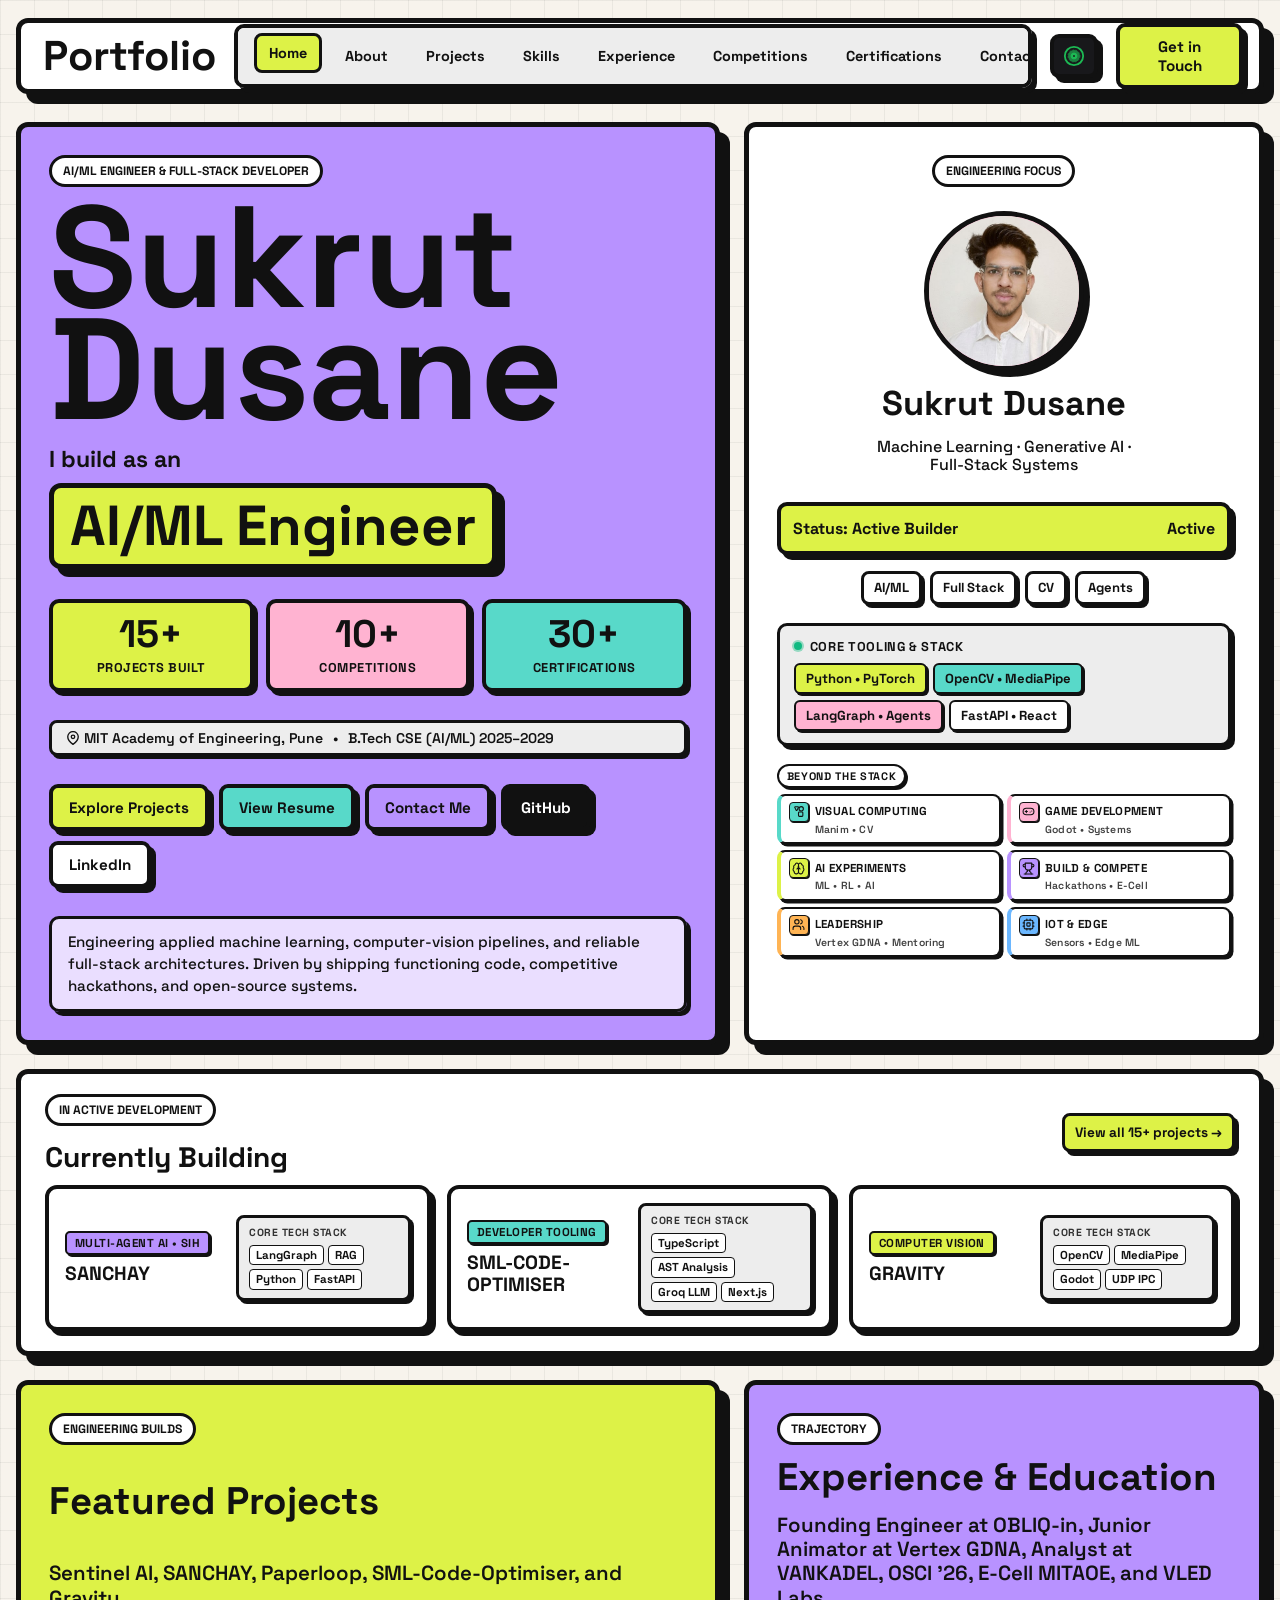
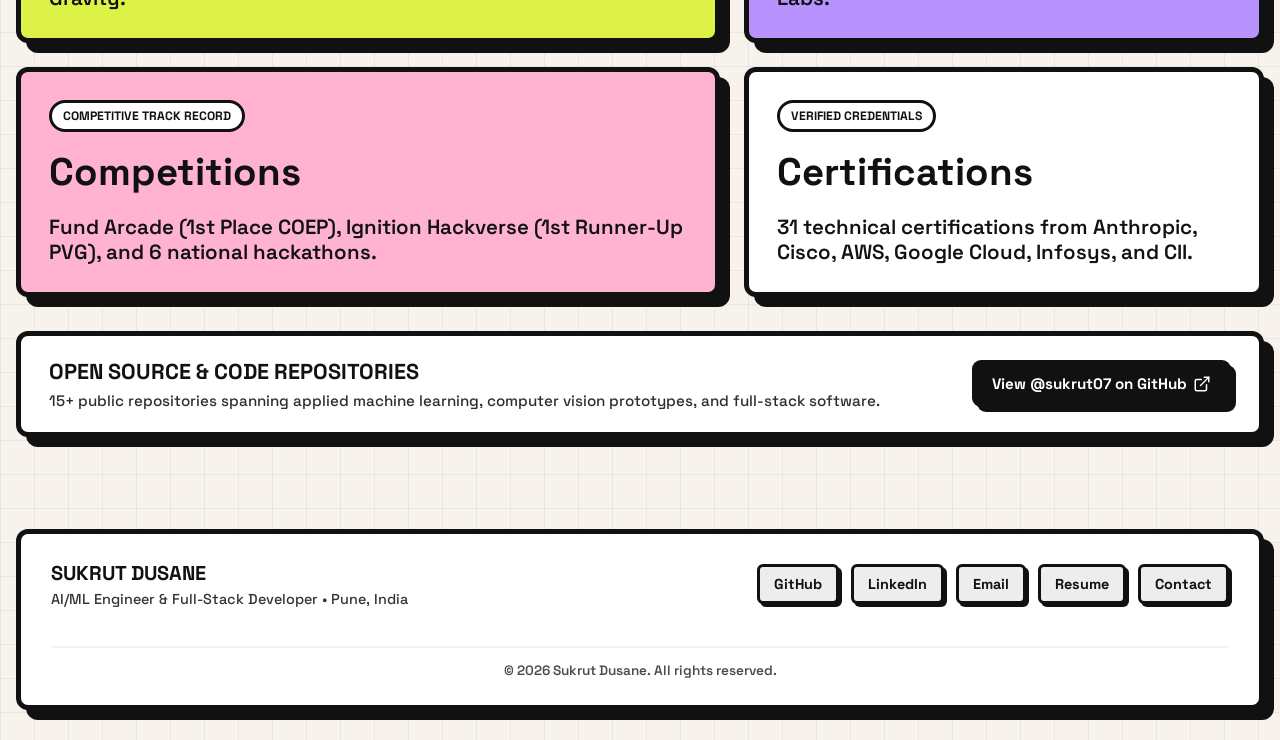
==== commit a3e658c0: "feat(experience): update experience data from LinkedIn with 6 verified roles" ====
--- a/index.html
+++ b/index.html
@@ -302,7 +302,7 @@
     <a class="card route-card accent-purple reveal" href="qualifications.html">
       <span class="panel-label">Trajectory</span>
       <h2>Experience & Education</h2>
-      <p>Vicharanashala / IIT Ropar traineeship, Cisco virtual internship, Open Source contributions, and MIT AOE.</p>
+      <p>Founding Engineer at OBLIQ-in, Junior Animator at Vertex GDNA, Analyst at VANKADEL, OSCI '26, E-Cell MITAOE, and VLED Labs.</p>
     </a>
 
     <a class="card route-card accent-pink reveal" href="participations.html">
--- a/style.css
+++ b/style.css
@@ -3094,6 +3094,16 @@
   color: #111111;
 }
 
+.theme-icon-badge.bg-orange {
+  background: var(--neon-orange);
+  color: #111111;
+}
+
+.theme-icon-badge.bg-blue {
+  background: var(--electric-blue);
+  color: #111111;
+}
+
 .section-badge-pill {
   display: inline-flex;
   align-items: center;
@@ -4601,7 +4611,9 @@
 body.dark .theme-icon-badge.bg-lime,
 body.dark .theme-icon-badge.bg-cyan,
 body.dark .theme-icon-badge.bg-pink,
-body.dark .theme-icon-badge.bg-purple {
+body.dark .theme-icon-badge.bg-purple,
+body.dark .theme-icon-badge.bg-orange,
+body.dark .theme-icon-badge.bg-blue {
   color: #111111;
 }
 
